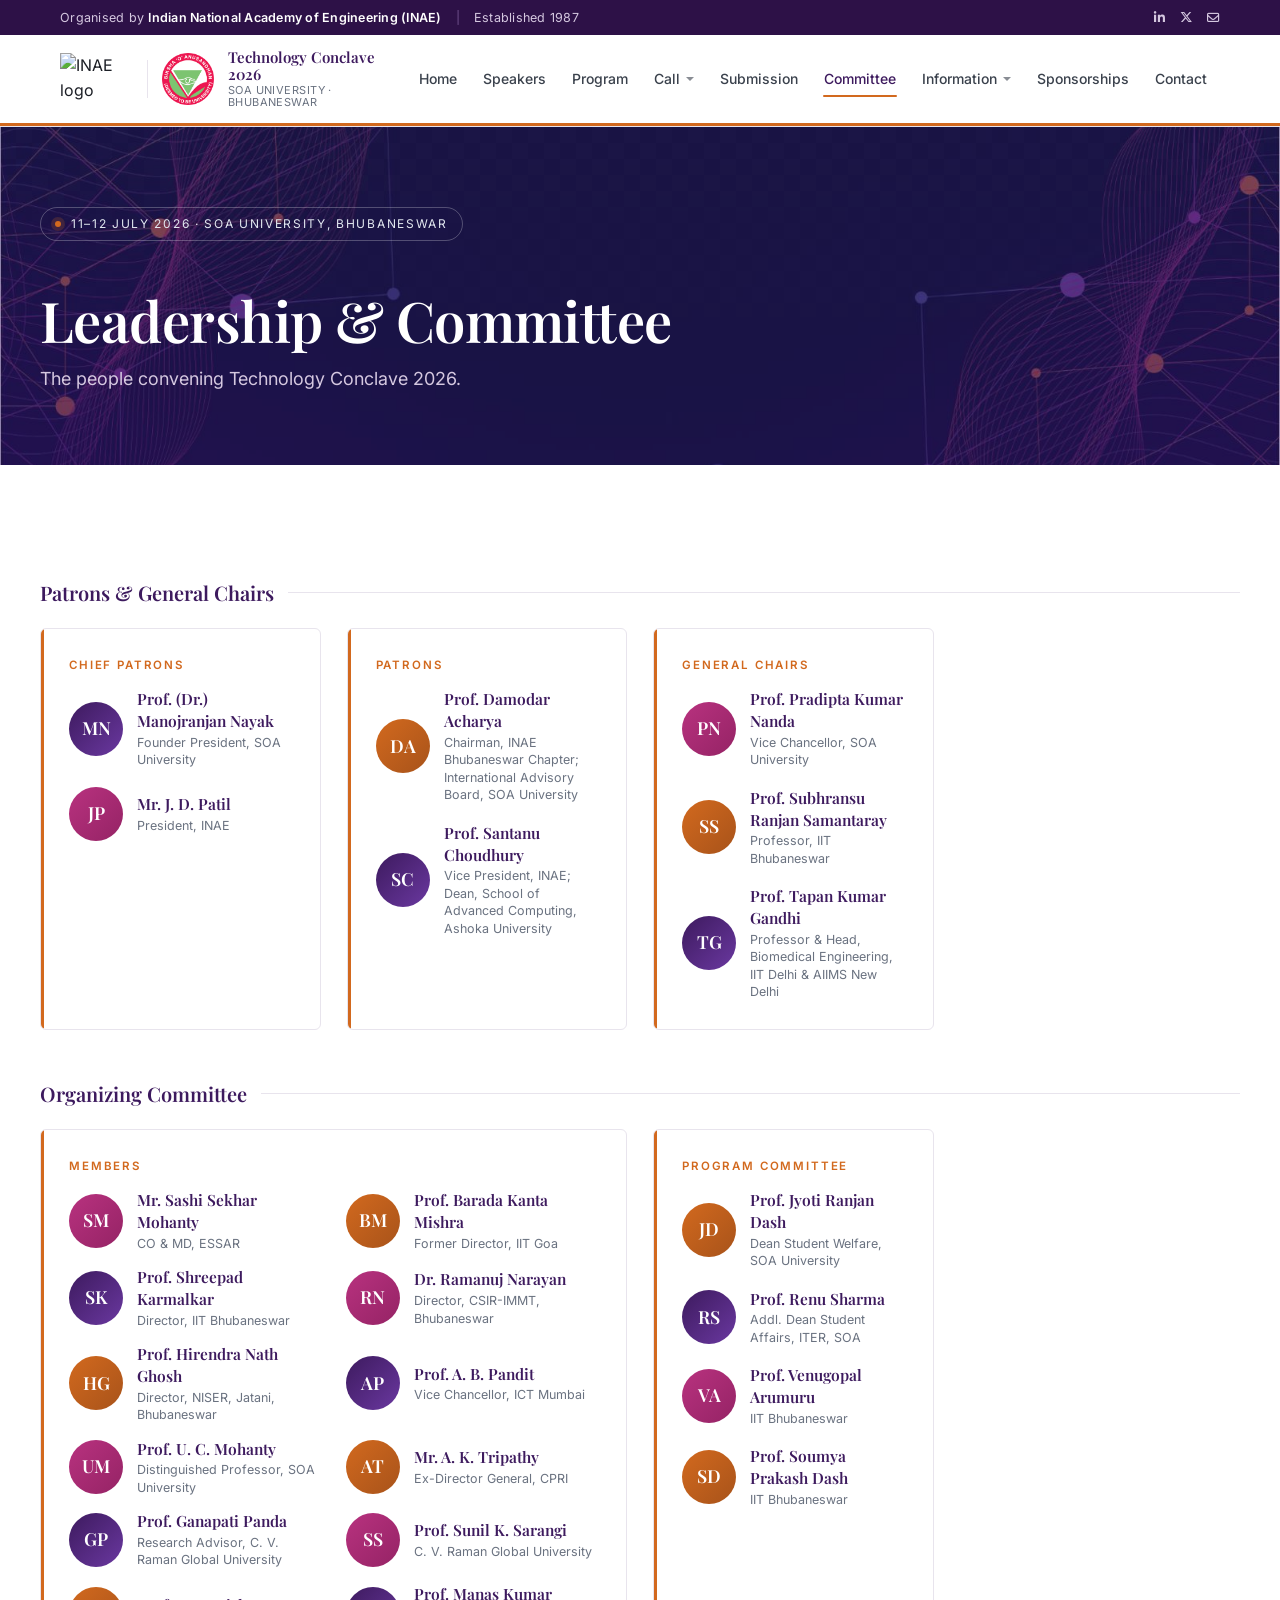
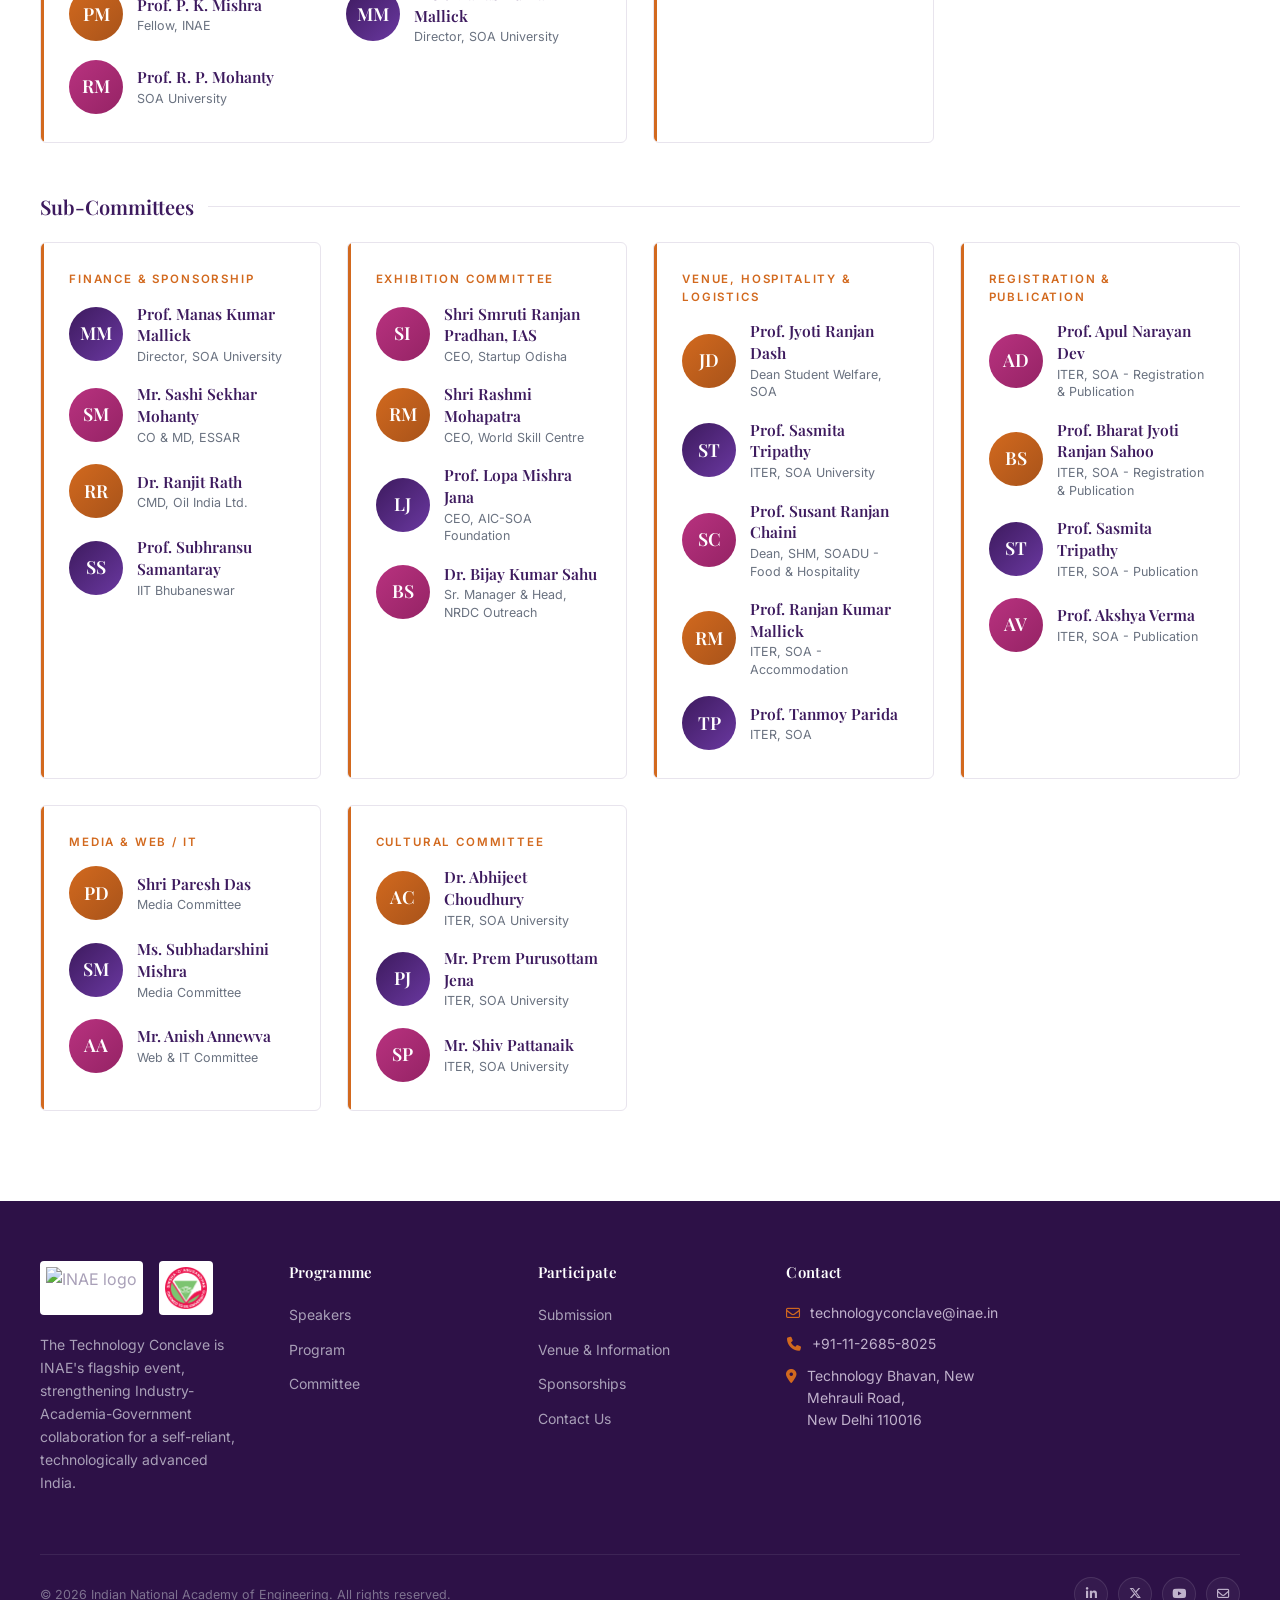
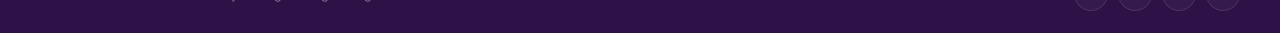
==== committee.html @ d9f9a5a3 "Migration" ====
<!doctype html>
<html lang="en">
<head>
<meta charset="utf-8" />
<meta name="viewport" content="width=device-width,initial-scale=1" />
<title>Committee - INAE Technology Conclave 2026</title>
<meta name="description" content="The 2nd INAE Technology Conclave, 11–12 July 2026, at SOA University, Bhubaneswar. Organised by the Indian National Academy of Engineering." />
<link rel="preconnect" href="https://fonts.googleapis.com" />
<link rel="preconnect" href="https://fonts.gstatic.com" crossorigin />
<link href="https://fonts.googleapis.com/css2?family=Inter:wght@400;500;600;700&family=Playfair+Display:wght@500;600;700&display=swap" rel="stylesheet" />
<link rel="stylesheet" href="https://cdnjs.cloudflare.com/ajax/libs/font-awesome/6.5.2/css/all.min.css" />
<link rel="stylesheet" href="styles.css" />
</head>
<body>
<!-- Utility bar -->
<div class="utility" role="complementary" aria-label="Site utility bar">
  <div class="utility-inner">
    <div class="utility-left">
      <span>Organised by <strong style="color:#fff;font-weight:600">Indian National Academy of Engineering (INAE)</strong></span>
      <span class="sep">|</span>
      <span>Established 1987</span>
    </div>
    <div class="utility-right" aria-label="Social links">
      <a href="https://www.linkedin.com/" aria-label="LinkedIn"><i class="fab fa-linkedin-in"></i></a>
      <a href="https://x.com/" aria-label="Twitter / X"><i class="fa-brands fa-x-twitter"></i></a>
      <a href="mailto:technologyconclave@inae.in" aria-label="Email"><i class="fa-regular fa-envelope"></i></a>
    </div>
  </div>
</div>
<!-- Sticky nav -->
<header class="nav" id="nav">
  <div class="nav-inner">
    <a class="brand" href="index.html" aria-label="INAE Technology Conclave 2026 home">
      <img src="assets/logos/inae.jpg" alt="INAE logo" />
      <span class="divider" aria-hidden="true"></span>
      <img src="assets/logos/soa.webp" alt="SOA University logo" />
      <div class="brand-text">
        <span class="b1">Technology Conclave 2026</span>
        <span class="b2">SOA University &middot; Bhubaneswar</span>
      </div>
    </a>
    <nav class="nav-links" aria-label="Primary">
      <a href="index.html">Home</a>
      <a href="speakers.html">Speakers</a>
      <a href="program.html">Program</a>
      <div class="has-dropdown">
        <a href="#" aria-haspopup="true">Call</a>
        <div class="nav-dropdown" role="menu">
          <a href="assets/calls/extended-abstracts.pdf" target="_blank" rel="noopener" role="menuitem"><i class="fa-regular fa-file-pdf"></i>Extended Abstracts</a>
          <a href="assets/calls/posters.pdf" target="_blank" rel="noopener" role="menuitem"><i class="fa-regular fa-file-pdf"></i>Posters</a>
          <a href="assets/calls/startup-display.pdf" target="_blank" rel="noopener" role="menuitem"><i class="fa-regular fa-file-pdf"></i>Startup Display</a>
        </div>
      </div>
      <a href="submission.html">Submission</a>
      <a href="committee.html" class="active">Committee</a>
      <div class="has-dropdown">
        <a href="information.html" aria-haspopup="true">Information</a>
        <div class="nav-dropdown" role="menu">
          <a href="information.html#venue" role="menuitem"><i class="fa-solid fa-location-dot"></i>Venue</a>
          <a href="information.html#accommodation" role="menuitem"><i class="fa-solid fa-hotel"></i>Accommodation</a>
          <a href="information.html#adda" role="menuitem"><i class="fa-solid fa-mug-saucer"></i>Adda</a>
        </div>
      </div>
      <a href="sponsorships.html">Sponsorships</a>
      <a href="contact.html">Contact</a>
    </nav>
    <button class="hamburger" aria-label="Open menu" aria-expanded="false" id="hamburger">
      <i class="fa-solid fa-bars"></i>
    </button>
  </div>
  <div class="accent-stripe" aria-hidden="true"></div>
  <div class="mobile-menu" id="mobileMenu" aria-label="Mobile navigation">
    <a href="index.html">Home</a>
    <a href="speakers.html">Speakers</a>
    <a href="program.html">Program</a>
    <div class="mm-group">
      <div class="mm-group-label">Call</div>
      <div class="mm-sub">
        <a href="assets/calls/extended-abstracts.pdf" target="_blank" rel="noopener">Extended Abstracts (PDF)</a>
        <a href="assets/calls/posters.pdf" target="_blank" rel="noopener">Posters (PDF)</a>
        <a href="assets/calls/startup-display.pdf" target="_blank" rel="noopener">Startup Display (PDF)</a>
      </div>
    </div>
    <a href="submission.html">Submission</a>
    <a href="committee.html">Committee</a>
    <div class="mm-group">
      <div class="mm-group-label">Information</div>
      <div class="mm-sub">
        <a href="information.html#venue">Venue</a>
        <a href="information.html#accommodation">Accommodation</a>
        <a href="information.html#adda">Adda</a>
      </div>
    </div>
    <a href="sponsorships.html">Sponsorships</a>
    <a href="contact.html">Contact Us</a>
  </div>
</header>
<section class="page-hero neural-hero">
  <div class="page-hero-bg" aria-hidden="true"></div>
  <div class="page-hero-pattern" aria-hidden="true"></div>
  <canvas class="neural-canvas" id="heroCanvas" aria-hidden="true"></canvas>
  <div class="page-hero-inner">
    <div class="hero-kicker">
      <span class="dot"></span>
      <span>11–12 July 2026 · SOA University, Bhubaneswar</span>
    </div>
    <h1>Leadership & Committee</h1>
    <p>The people convening Technology Conclave 2026.</p>
  </div>
</section><section id="committee" class="" >
  <div class="container">
    <div class="reveal">
      </div>

    <h3 class="comm-section-title reveal">Patrons &amp; General Chairs</h3>
    <div class="committee-grid">
      <div class="comm-card with-photos reveal">
        <div class="role-label">Chief Patrons</div>
        <ul>
          <li><div class="comm-photo"><!-- replace with: <img src="assets/committee/manojranjan-nayak.jpg" alt="Prof. (Dr.) Manojranjan Nayak" /> -->MN</div><div><span class="nm">Prof. (Dr.) Manojranjan Nayak</span><span class="ti">Founder President, SOA University</span></div></li>
          <li><div class="comm-photo" data-tint="pink"><!-- replace with: <img src="assets/committee/j-d-patil.jpg" alt="Mr. J. D. Patil" /> -->JP</div><div><span class="nm">Mr. J. D. Patil</span><span class="ti">President, INAE</span></div></li>
        </ul>
      </div>
      <div class="comm-card with-photos reveal">
        <div class="role-label">Patrons</div>
        <ul>
          <li><div class="comm-photo" data-tint="orange"><!-- replace with: <img src="assets/committee/damodar-acharya.jpg" alt="Prof. Damodar Acharya" /> -->DA</div><div><span class="nm">Prof. Damodar Acharya</span><span class="ti">Chairman, INAE Bhubaneswar Chapter; International Advisory Board, SOA University</span></div></li>
          <li><div class="comm-photo"><!-- replace with: <img src="assets/committee/santanu-choudhury.jpg" alt="Prof. Santanu Choudhury" /> -->SC</div><div><span class="nm">Prof. Santanu Choudhury</span><span class="ti">Vice President, INAE; Dean, School of Advanced Computing, Ashoka University</span></div></li>
        </ul>
      </div>
      <div class="comm-card with-photos reveal">
        <div class="role-label">General Chairs</div>
        <ul>
          <li><div class="comm-photo" data-tint="pink"><!-- replace with: <img src="assets/committee/pradipta-kumar-nanda.jpg" alt="Prof. Pradipta Kumar Nanda" /> -->PN</div><div><span class="nm">Prof. Pradipta Kumar Nanda</span><span class="ti">Vice Chancellor, SOA University</span></div></li>
          <li><div class="comm-photo" data-tint="orange"><!-- replace with: <img src="assets/committee/subhransu-ranjan-samantaray.jpg" alt="Prof. Subhransu Ranjan Samantaray" /> -->SS</div><div><span class="nm">Prof. Subhransu Ranjan Samantaray</span><span class="ti">Professor, IIT Bhubaneswar</span></div></li>
          <li><div class="comm-photo"><!-- replace with: <img src="assets/committee/tapan-kumar-gandhi.jpg" alt="Prof. Tapan Kumar Gandhi" /> -->TG</div><div><span class="nm">Prof. Tapan Kumar Gandhi</span><span class="ti">Professor &amp; Head, Biomedical Engineering, IIT Delhi &amp; AIIMS New Delhi</span></div></li>
        </ul>
      </div>
    </div>

    <h3 class="comm-section-title reveal">Organizing Committee</h3>
    <div class="committee-grid">
      <div class="comm-card with-photos span-2 reveal">
        <div class="role-label">Members</div>
        <ul style="display:grid;grid-template-columns:1fr 1fr;gap:14px 24px">
          <li><div class="comm-photo" data-tint="pink"><!-- replace with: <img src="assets/committee/sashi-sekhar-mohanty.jpg" alt="Mr. Sashi Sekhar Mohanty" /> -->SM</div><div><span class="nm">Mr. Sashi Sekhar Mohanty</span><span class="ti">CO &amp; MD, ESSAR</span></div></li>
          <li><div class="comm-photo" data-tint="orange"><!-- replace with: <img src="assets/committee/barada-kanta-mishra.jpg" alt="Prof. Barada Kanta Mishra" /> -->BM</div><div><span class="nm">Prof. Barada Kanta Mishra</span><span class="ti">Former Director, IIT Goa</span></div></li>
          <li><div class="comm-photo"><!-- replace with: <img src="assets/committee/shreepad-karmalkar.jpg" alt="Prof. Shreepad Karmalkar" /> -->SK</div><div><span class="nm">Prof. Shreepad Karmalkar</span><span class="ti">Director, IIT Bhubaneswar</span></div></li>
          <li><div class="comm-photo" data-tint="pink"><!-- replace with: <img src="assets/committee/ramanuj-narayan.jpg" alt="Dr. Ramanuj Narayan" /> -->RN</div><div><span class="nm">Dr. Ramanuj Narayan</span><span class="ti">Director, CSIR-IMMT, Bhubaneswar</span></div></li>
          <li><div class="comm-photo" data-tint="orange"><!-- replace with: <img src="assets/committee/hirendra-nath-ghosh.jpg" alt="Prof. Hirendra Nath Ghosh" /> -->HG</div><div><span class="nm">Prof. Hirendra Nath Ghosh</span><span class="ti">Director, NISER, Jatani, Bhubaneswar</span></div></li>
          <li><div class="comm-photo"><!-- replace with: <img src="assets/committee/a-b-pandit.jpg" alt="Prof. A. B. Pandit" /> -->AP</div><div><span class="nm">Prof. A. B. Pandit</span><span class="ti">Vice Chancellor, ICT Mumbai</span></div></li>
          <li><div class="comm-photo" data-tint="pink"><!-- replace with: <img src="assets/committee/u-c-mohanty.jpg" alt="Prof. U. C. Mohanty" /> -->UM</div><div><span class="nm">Prof. U. C. Mohanty</span><span class="ti">Distinguished Professor, SOA University</span></div></li>
          <li><div class="comm-photo" data-tint="orange"><!-- replace with: <img src="assets/committee/a-k-tripathy.jpg" alt="Mr. A. K. Tripathy" /> -->AT</div><div><span class="nm">Mr. A. K. Tripathy</span><span class="ti">Ex-Director General, CPRI</span></div></li>
          <li><div class="comm-photo"><!-- replace with: <img src="assets/committee/ganapati-panda.jpg" alt="Prof. Ganapati Panda" /> -->GP</div><div><span class="nm">Prof. Ganapati Panda</span><span class="ti">Research Advisor, C. V. Raman Global University</span></div></li>
          <li><div class="comm-photo" data-tint="pink"><!-- replace with: <img src="assets/committee/sunil-k-sarangi.jpg" alt="Prof. Sunil K. Sarangi" /> -->SS</div><div><span class="nm">Prof. Sunil K. Sarangi</span><span class="ti">C. V. Raman Global University</span></div></li>
          <li><div class="comm-photo" data-tint="orange"><!-- replace with: <img src="assets/committee/p-k-mishra.jpg" alt="Prof. P. K. Mishra" /> -->PM</div><div><span class="nm">Prof. P. K. Mishra</span><span class="ti">Fellow, INAE</span></div></li>
          <li><div class="comm-photo"><!-- replace with: <img src="assets/committee/manas-kumar-mallick.jpg" alt="Prof. Manas Kumar Mallick" /> -->MM</div><div><span class="nm">Prof. Manas Kumar Mallick</span><span class="ti">Director, SOA University</span></div></li>
          <li><div class="comm-photo" data-tint="pink"><!-- replace with: <img src="assets/committee/r-p-mohanty.jpg" alt="Prof. R. P. Mohanty" /> -->RM</div><div><span class="nm">Prof. R. P. Mohanty</span><span class="ti">SOA University</span></div></li>
        </ul>
      </div>
      <div class="comm-card with-photos reveal">
        <div class="role-label">Program Committee</div>
        <ul>
          <li><div class="comm-photo" data-tint="orange"><!-- replace with: <img src="assets/committee/jyoti-ranjan-dash.jpg" alt="Prof. Jyoti Ranjan Dash" /> -->JD</div><div><span class="nm">Prof. Jyoti Ranjan Dash</span><span class="ti">Dean Student Welfare, SOA University</span></div></li>
          <li><div class="comm-photo"><!-- replace with: <img src="assets/committee/renu-sharma.jpg" alt="Prof. Renu Sharma" /> -->RS</div><div><span class="nm">Prof. Renu Sharma</span><span class="ti">Addl. Dean Student Affairs, ITER, SOA</span></div></li>
          <li><div class="comm-photo" data-tint="pink"><!-- replace with: <img src="assets/committee/venugopal-arumuru.jpg" alt="Prof. Venugopal Arumuru" /> -->VA</div><div><span class="nm">Prof. Venugopal Arumuru</span><span class="ti">IIT Bhubaneswar</span></div></li>
          <li><div class="comm-photo" data-tint="orange"><!-- replace with: <img src="assets/committee/soumya-prakash-dash.jpg" alt="Prof. Soumya Prakash Dash" /> -->SD</div><div><span class="nm">Prof. Soumya Prakash Dash</span><span class="ti">IIT Bhubaneswar</span></div></li>
        </ul>
      </div>
    </div>

    <h3 class="comm-section-title reveal">Sub-Committees</h3>
    <div class="committee-grid">
      <div class="comm-card with-photos reveal">
        <div class="role-label">Finance &amp; Sponsorship</div>
        <ul>
          <li><div class="comm-photo"><!-- replace with: <img src="assets/committee/manas-kumar-mallick.jpg" alt="Prof. Manas Kumar Mallick" /> -->MM</div><div><span class="nm">Prof. Manas Kumar Mallick</span><span class="ti">Director, SOA University</span></div></li>
          <li><div class="comm-photo" data-tint="pink"><!-- replace with: <img src="assets/committee/sashi-sekhar-mohanty.jpg" alt="Mr. Sashi Sekhar Mohanty" /> -->SM</div><div><span class="nm">Mr. Sashi Sekhar Mohanty</span><span class="ti">CO &amp; MD, ESSAR</span></div></li>
          <li><div class="comm-photo" data-tint="orange"><!-- replace with: <img src="assets/committee/ranjit-rath.jpg" alt="Dr. Ranjit Rath" /> -->RR</div><div><span class="nm">Dr. Ranjit Rath</span><span class="ti">CMD, Oil India Ltd.</span></div></li>
          <li><div class="comm-photo"><!-- replace with: <img src="assets/committee/subhransu-samantaray.jpg" alt="Prof. Subhransu Samantaray" /> -->SS</div><div><span class="nm">Prof. Subhransu Samantaray</span><span class="ti">IIT Bhubaneswar</span></div></li>
        </ul>
      </div>
      <div class="comm-card with-photos reveal">
        <div class="role-label">Exhibition Committee</div>
        <ul>
          <li><div class="comm-photo" data-tint="pink"><!-- replace with: <img src="assets/committee/smruti-ranjan-pradhan-ias.jpg" alt="Shri Smruti Ranjan Pradhan, IAS" /> -->SI</div><div><span class="nm">Shri Smruti Ranjan Pradhan, IAS</span><span class="ti">CEO, Startup Odisha</span></div></li>
          <li><div class="comm-photo" data-tint="orange"><!-- replace with: <img src="assets/committee/rashmi-mohapatra.jpg" alt="Shri Rashmi Mohapatra" /> -->RM</div><div><span class="nm">Shri Rashmi Mohapatra</span><span class="ti">CEO, World Skill Centre</span></div></li>
          <li><div class="comm-photo"><!-- replace with: <img src="assets/committee/lopa-mishra-jana.jpg" alt="Prof. Lopa Mishra Jana" /> -->LJ</div><div><span class="nm">Prof. Lopa Mishra Jana</span><span class="ti">CEO, AIC-SOA Foundation</span></div></li>
          <li><div class="comm-photo" data-tint="pink"><!-- replace with: <img src="assets/committee/bijay-kumar-sahu.jpg" alt="Dr. Bijay Kumar Sahu" /> -->BS</div><div><span class="nm">Dr. Bijay Kumar Sahu</span><span class="ti">Sr. Manager &amp; Head, NRDC Outreach</span></div></li>
        </ul>
      </div>
      <div class="comm-card with-photos reveal">
        <div class="role-label">Venue, Hospitality &amp; Logistics</div>
        <ul>
          <li><div class="comm-photo" data-tint="orange"><!-- replace with: <img src="assets/committee/jyoti-ranjan-dash.jpg" alt="Prof. Jyoti Ranjan Dash" /> -->JD</div><div><span class="nm">Prof. Jyoti Ranjan Dash</span><span class="ti">Dean Student Welfare, SOA</span></div></li>
          <li><div class="comm-photo"><!-- replace with: <img src="assets/committee/sasmita-tripathy.jpg" alt="Prof. Sasmita Tripathy" /> -->ST</div><div><span class="nm">Prof. Sasmita Tripathy</span><span class="ti">ITER, SOA University</span></div></li>
          <li><div class="comm-photo" data-tint="pink"><!-- replace with: <img src="assets/committee/susant-ranjan-chaini.jpg" alt="Prof. Susant Ranjan Chaini" /> -->SC</div><div><span class="nm">Prof. Susant Ranjan Chaini</span><span class="ti">Dean, SHM, SOADU - Food &amp; Hospitality</span></div></li>
          <li><div class="comm-photo" data-tint="orange"><!-- replace with: <img src="assets/committee/ranjan-kumar-mallick.jpg" alt="Prof. Ranjan Kumar Mallick" /> -->RM</div><div><span class="nm">Prof. Ranjan Kumar Mallick</span><span class="ti">ITER, SOA - Accommodation</span></div></li>
          <li><div class="comm-photo"><!-- replace with: <img src="assets/committee/tanmoy-parida.jpg" alt="Prof. Tanmoy Parida" /> -->TP</div><div><span class="nm">Prof. Tanmoy Parida</span><span class="ti">ITER, SOA</span></div></li>
        </ul>
      </div>
      <div class="comm-card with-photos reveal">
        <div class="role-label">Registration &amp; Publication</div>
        <ul>
          <li><div class="comm-photo" data-tint="pink"><!-- replace with: <img src="assets/committee/apul-narayan-dev.jpg" alt="Prof. Apul Narayan Dev" /> -->AD</div><div><span class="nm">Prof. Apul Narayan Dev</span><span class="ti">ITER, SOA - Registration &amp; Publication</span></div></li>
          <li><div class="comm-photo" data-tint="orange"><!-- replace with: <img src="assets/committee/bharat-jyoti-ranjan-sahoo.jpg" alt="Prof. Bharat Jyoti Ranjan Sahoo" /> -->BS</div><div><span class="nm">Prof. Bharat Jyoti Ranjan Sahoo</span><span class="ti">ITER, SOA - Registration &amp; Publication</span></div></li>
          <li><div class="comm-photo"><!-- replace with: <img src="assets/committee/sasmita-tripathy.jpg" alt="Prof. Sasmita Tripathy" /> -->ST</div><div><span class="nm">Prof. Sasmita Tripathy</span><span class="ti">ITER, SOA - Publication</span></div></li>
          <li><div class="comm-photo" data-tint="pink"><!-- replace with: <img src="assets/committee/akshya-verma.jpg" alt="Prof. Akshya Verma" /> -->AV</div><div><span class="nm">Prof. Akshya Verma</span><span class="ti">ITER, SOA - Publication</span></div></li>
        </ul>
      </div>
      <div class="comm-card with-photos reveal">
        <div class="role-label">Media &amp; Web / IT</div>
        <ul>
          <li><div class="comm-photo" data-tint="orange"><!-- replace with: <img src="assets/committee/paresh-das.jpg" alt="Shri Paresh Das" /> -->PD</div><div><span class="nm">Shri Paresh Das</span><span class="ti">Media Committee</span></div></li>
          <li><div class="comm-photo"><!-- replace with: <img src="assets/committee/subhadarshini-mishra.jpg" alt="Ms. Subhadarshini Mishra" /> -->SM</div><div><span class="nm">Ms. Subhadarshini Mishra</span><span class="ti">Media Committee</span></div></li>
          <li><div class="comm-photo" data-tint="pink"><!-- replace with: <img src="assets/committee/anish-annewva.jpg" alt="Mr. Anish Annewva" /> -->AA</div><div><span class="nm">Mr. Anish Annewva</span><span class="ti">Web &amp; IT Committee</span></div></li>
        </ul>
      </div>
      <div class="comm-card with-photos reveal">
        <div class="role-label">Cultural Committee</div>
        <ul>
          <li><div class="comm-photo" data-tint="orange"><!-- replace with: <img src="assets/committee/abhijeet-choudhury.jpg" alt="Dr. Abhijeet Choudhury" /> -->AC</div><div><span class="nm">Dr. Abhijeet Choudhury</span><span class="ti">ITER, SOA University</span></div></li>
          <li><div class="comm-photo"><!-- replace with: <img src="assets/committee/prem-purusottam-jena.jpg" alt="Mr. Prem Purusottam Jena" /> -->PJ</div><div><span class="nm">Mr. Prem Purusottam Jena</span><span class="ti">ITER, SOA University</span></div></li>
          <li><div class="comm-photo" data-tint="pink"><!-- replace with: <img src="assets/committee/shiv-pattanaik.jpg" alt="Mr. Shiv Pattanaik" /> -->SP</div><div><span class="nm">Mr. Shiv Pattanaik</span><span class="ti">ITER, SOA University</span></div></li>
        </ul>
      </div>
    </div>
  </div>
</section>
<!-- Footer -->
<footer>
  <div class="foot-inner">
    <div class="foot-col">
      <div class="foot-brand">
        <img src="assets/logos/inae.jpg" alt="INAE logo" />
        <img src="assets/logos/soa.webp" alt="SOA University logo" />
      </div>
      <p>The Technology Conclave is INAE's flagship event, strengthening Industry-Academia-Government collaboration for a self-reliant, technologically advanced India.</p>
    </div>
    <div class="foot-col">
      <h5>Programme</h5>
      <ul>
        <li><a href="speakers.html">Speakers</a></li>
        <li><a href="program.html">Program</a></li>
        <li><a href="committee.html">Committee</a></li>
      </ul>
    </div>
    <div class="foot-col">
      <h5>Participate</h5>
      <ul>
        <li><a href="submission.html">Submission</a></li>
        <li><a href="information.html">Venue &amp; Information</a></li>
        <li><a href="sponsorships.html">Sponsorships</a></li>
        <li><a href="contact.html">Contact Us</a></li>
      </ul>
    </div>
    <div class="foot-col">
      <h5>Contact</h5>
      <ul class="foot-contact">
        <li><i class="fa-regular fa-envelope"></i><span>technologyconclave@inae.in</span></li>
        <li><i class="fa-solid fa-phone"></i><span>+91-11-2685-8025</span></li>
        <li><i class="fa-solid fa-location-dot"></i><span>Technology Bhavan, New Mehrauli Road,<br/>New Delhi 110016</span></li>
      </ul>
    </div>
  </div>
  <div class="foot-bottom">
    <div>&copy; 2026 Indian National Academy of Engineering. All rights reserved.</div>
    <div class="socials" aria-label="Social media">
      <a href="https://www.linkedin.com/" aria-label="LinkedIn"><i class="fab fa-linkedin-in"></i></a>
      <a href="https://x.com/" aria-label="Twitter / X"><i class="fa-brands fa-x-twitter"></i></a>
      <a href="https://www.youtube.com/" aria-label="YouTube"><i class="fa-brands fa-youtube"></i></a>
      <a href="mailto:technologyconclave@inae.in" aria-label="Email"><i class="fa-regular fa-envelope"></i></a>
    </div>
  </div>
</footer>
<script src="script.js"></script>
</body>
</html>
---- styles.css ----
/* ---------- TOKENS (Purple / Pink / Orange palette) ---------- */
:root{
  /* Dark purple as primary (was --navy) */
  --navy:#3D1A5E;
  --navy-2:#4E2376;
  --navy-3:#6A38A0;
  /* Dark orange as accent (was --saffron) */
  --saffron:#D2691E;
  --saffron-2:#A8531A;
  /* Dark pink as secondary accent */
  --pink:#B8327F;
  --pink-2:#952365;
  --ink:#1C1F26;
  --ink-2:#3A414C;
  --muted:#6A7280;
  --rule:#E8E4ED;
  --paper:#FFFFFF;
  --cream:#FBF6F1;
  --grey:#F5F2F7;
  --maxw:1240px;
  --pad-x:clamp(16px, 4vw, 40px);
  --serif:'Playfair Display', Georgia, serif;
  --sans:'Inter', system-ui, -apple-system, sans-serif;
}
*{box-sizing:border-box}
html{scroll-behavior:smooth; scroll-padding-top:120px}
body{margin:0;font-family:var(--sans);color:var(--ink);background:#fff;line-height:1.55;font-size:16px;-webkit-font-smoothing:antialiased}
img{max-width:100%;display:block}
a{color:inherit;text-decoration:none}

/* ---------- TOP UTILITY BAR ---------- */
.utility{background:#2D1147;color:#D5C8E0;font-size:12.5px;letter-spacing:.02em}
.utility-inner{max-width:var(--maxw);margin:0 auto;padding:8px var(--pad-x);display:flex;align-items:center;justify-content:space-between;gap:16px;flex-wrap:wrap}
.utility-left{display:flex;align-items:center;gap:14px;flex-wrap:wrap}
.utility-left .sep{color:#6E4F8A}
.utility-right{display:flex;align-items:center;gap:14px}
.utility-right a{color:#D5C8E0;transition:color .2s}
.utility-right a:hover{color:var(--saffron)}

/* ---------- STICKY NAVBAR ---------- */
.nav{position:sticky;top:0;z-index:50;background:#fff;border-bottom:1px solid var(--rule);transition:box-shadow .25s}
.nav.scrolled{box-shadow:0 8px 24px -16px rgba(61,26,94,.25)}
.nav-inner{max-width:var(--maxw);margin:0 auto;padding:14px var(--pad-x);display:flex;align-items:center;gap:20px}
.brand{display:flex;align-items:center;gap:14px;min-width:0}
.brand img{height:48px;width:auto;object-fit:contain}
.brand .divider{width:1px;height:38px;background:var(--rule)}
.brand-text{display:flex;flex-direction:column;line-height:1.1}
.brand-text .b1{font-family:var(--serif);font-weight:600;color:var(--navy);font-size:15px}
.brand-text .b2{font-size:11px;color:var(--muted);letter-spacing:.04em;text-transform:uppercase;margin-top:2px}
.nav-links{margin-left:auto;display:flex;align-items:center;gap:4px}
.nav-links a{padding:10px 12px;font-size:13.5px;font-weight:500;color:var(--ink-2);border-radius:6px;position:relative;transition:color .2s}
.nav-links a:hover{color:var(--navy)}
.nav-links a.active{color:var(--navy)}
.nav-links a.active::after{content:"";position:absolute;left:12px;right:12px;bottom:4px;height:2px;background:var(--saffron);border-radius:2px}
.nav-cta{display:inline-flex;align-items:center;gap:8px;padding:10px 18px;background:var(--saffron);color:#fff !important;font-weight:600;border-radius:4px;font-size:13.5px;transition:background .2s}
.nav-cta:hover{background:var(--saffron-2)}
.hamburger{display:none;background:none;border:0;font-size:22px;color:var(--navy);cursor:pointer;padding:8px;margin-left:auto}
.accent-stripe{height:3px;background:var(--saffron)}

/* mobile nav */
.mobile-menu{display:none;border-top:1px solid var(--rule);background:#fff}
.mobile-menu a{display:block;padding:14px var(--pad-x);font-size:14px;border-bottom:1px solid var(--rule);color:var(--ink)}
.mobile-menu a:last-child{border-bottom:0}

/* ---------- HERO ---------- */
.hero{position:relative;background:var(--navy);color:#fff;overflow:hidden;padding:80px var(--pad-x) 72px}
.hero-bg{position:absolute;inset:0;opacity:.6;
  background:
    radial-gradient(ellipse at 80% 10%, rgba(210,105,30,.28), transparent 55%),
    radial-gradient(ellipse at 10% 90%, rgba(184,50,127,.65), transparent 60%),
    linear-gradient(135deg, #3D1A5E 0%, #4E2376 50%, #6A38A0 100%);
}
.hero-pattern{position:absolute;inset:0;opacity:.18;
  background-image:
    linear-gradient(45deg, rgba(255,255,255,.08) 25%, transparent 25%),
    linear-gradient(-45deg, rgba(255,255,255,.08) 25%, transparent 25%),
    linear-gradient(45deg, transparent 75%, rgba(255,255,255,.08) 75%),
    linear-gradient(-45deg, transparent 75%, rgba(255,255,255,.08) 75%);
  background-size:36px 36px;
  background-position:0 0, 0 18px, 18px -18px, -18px 0;
  -webkit-mask-image: radial-gradient(ellipse at center, black 30%, transparent 75%);
          mask-image: radial-gradient(ellipse at center, black 30%, transparent 75%);
}
.hero-inner{position:relative;max-width:var(--maxw);margin:0 auto;text-align:center}
.hero-kicker{display:inline-flex;align-items:center;gap:10px;padding:7px 14px;border:1px solid rgba(255,255,255,.25);border-radius:999px;font-size:12px;letter-spacing:.14em;text-transform:uppercase;color:#E2E8F0;margin-bottom:28px}
.hero-kicker .dot{width:6px;height:6px;border-radius:50%;background:var(--saffron);box-shadow:0 0 0 4px rgba(210,105,30,.2)}
.hero h1{font-family:var(--serif);font-weight:600;font-size:clamp(36px, 6vw, 72px);line-height:1.05;margin:0 0 18px;letter-spacing:-.01em}
.hero h1 .accent{color:#E89B45}
.hero .tagline{font-size:clamp(15px, 1.8vw, 19px);max-width:760px;margin:0 auto 12px;color:#D5C8E0;font-weight:400}
.hero .meta{display:flex;align-items:center;justify-content:center;flex-wrap:wrap;gap:8px 22px;color:#E5DCEC;font-size:15px;margin-top:18px}
.hero .meta i{color:var(--saffron);margin-right:8px}
.hero .meta .sep{width:1px;height:14px;background:rgba(255,255,255,.3);display:inline-block}

.countdown{display:flex;justify-content:center;gap:14px;margin:36px auto 36px;flex-wrap:wrap}
.cd-box{background:rgba(255,255,255,.06);border:1px solid rgba(255,255,255,.14);backdrop-filter:blur(8px);border-radius:8px;padding:16px 22px;min-width:96px;text-align:center;position:relative;overflow:hidden}
.cd-box::before{content:"";position:absolute;top:0;left:0;right:0;height:3px;background:var(--saffron)}
.cd-num{font-family:var(--serif);font-weight:600;font-size:40px;line-height:1;color:#fff;font-variant-numeric:tabular-nums}
.cd-label{font-size:11px;letter-spacing:.18em;text-transform:uppercase;color:#C0B2CC;margin-top:8px}
.cd-zero .cd-num{color:#E89B45}

.cta-row{display:flex;justify-content:center;gap:14px;flex-wrap:wrap;margin-top:8px}
.btn{display:inline-flex;align-items:center;gap:10px;padding:14px 26px;font-weight:600;font-size:15px;border-radius:4px;border:1px solid transparent;cursor:pointer;transition:all .2s;font-family:var(--sans)}
.btn-primary{background:var(--saffron);color:#fff;border-color:var(--saffron)}
.btn-primary:hover{background:var(--saffron-2);border-color:var(--saffron-2);transform:translateY(-1px)}
.btn-ghost{background:transparent;color:#fff;border-color:rgba(255,255,255,.4)}
.btn-ghost:hover{background:rgba(255,255,255,.08);border-color:#fff}
.btn-dark{background:var(--navy);color:#fff;border-color:var(--navy)}
.btn-dark:hover{background:var(--navy-2);border-color:var(--navy-2)}

/* host logos under hero */
.host-strip{background:#fff;border-bottom:1px solid var(--rule);padding:22px var(--pad-x)}
.host-strip-inner{max-width:var(--maxw);margin:0 auto;display:flex;align-items:center;justify-content:center;flex-wrap:wrap;gap:8px 36px;font-size:12px;color:var(--muted)}
.host-strip-inner .label{font-weight:600;letter-spacing:.12em;text-transform:uppercase;color:var(--navy)}
.host-logos{display:flex;align-items:center;flex-wrap:wrap;gap:28px}
.host-logos img{height:38px;width:auto;object-fit:contain;filter:none;transition:transform .2s}
.host-logos .ieee-logo{height:24px}

/* ---------- SECTIONS ---------- */
section{padding:88px var(--pad-x)}
section.alt{background:var(--cream)}
section.dark{background:var(--navy);color:#fff}
.container{max-width:var(--maxw);margin:0 auto}
.eyebrow{display:inline-flex;align-items:center;gap:10px;font-size:12px;letter-spacing:.18em;text-transform:uppercase;color:var(--saffron);font-weight:600;margin-bottom:14px}
.eyebrow .bar{width:28px;height:2px;background:var(--saffron)}
.h2{font-family:var(--serif);font-weight:600;font-size:clamp(28px, 4vw, 44px);line-height:1.15;color:var(--navy);margin:0 0 16px;letter-spacing:-.01em}
.dark .h2{color:#fff}
.dark .eyebrow{color:#E89B45}
.dark .eyebrow .bar{background:#E89B45}
.section-lead{font-size:17px;color:var(--ink-2);max-width:720px;margin:0 0 48px;text-wrap:pretty}
.dark .section-lead{color:#C8BBD4}

/* ---------- ABOUT ---------- */
.about-grid{display:grid;grid-template-columns:1.3fr 1fr;gap:56px;align-items:start}
.about-text p{color:var(--ink-2);margin:0 0 16px;text-wrap:pretty}
.about-text p:first-child{font-size:18px;color:var(--ink)}
.about-text strong{color:var(--navy)}
.past-callout{margin-top:28px;border-left:3px solid var(--saffron);padding:14px 18px;background:#fff;border-radius:0 6px 6px 0;display:flex;gap:14px;align-items:center}
.past-callout img{width:88px;height:62px;object-fit:cover;border-radius:4px;flex-shrink:0}
.past-callout .pc-text{font-size:13.5px;color:var(--ink-2)}
.past-callout .pc-text b{display:block;color:var(--navy);font-size:14px;margin-bottom:2px;font-family:var(--serif);font-weight:600}

.stats{display:grid;grid-template-columns:1fr 1fr;gap:1px;background:var(--rule);border:1px solid var(--rule);border-radius:8px;overflow:hidden}
.stat{background:#fff;padding:28px 22px;text-align:center}
.stat .n{font-family:var(--serif);font-weight:600;font-size:46px;line-height:1;color:var(--navy);letter-spacing:-.01em}
.stat .n .plus{color:var(--saffron)}
.stat .l{font-size:12.5px;letter-spacing:.1em;text-transform:uppercase;color:var(--muted);margin-top:10px;font-weight:500}

/* ---------- THEMES ---------- */
.themes-grid{display:grid;grid-template-columns:repeat(2, 1fr);gap:24px}
.theme-card{background:#fff;border:1px solid var(--rule);border-top:3px solid var(--navy);padding:32px 28px;border-radius:0 0 6px 6px;transition:transform .25s, box-shadow .25s, border-top-color .25s;position:relative}
.theme-card:hover{transform:translateY(-4px);box-shadow:0 20px 40px -24px rgba(61,26,94,.25);border-top-color:var(--saffron)}
.theme-icon{width:48px;height:48px;border-radius:6px;background:rgba(184,50,127,.1);color:var(--saffron);display:flex;align-items:center;justify-content:center;font-size:22px;margin-bottom:18px}
.theme-card h3{font-family:var(--serif);font-weight:600;color:var(--navy);font-size:22px;margin:0 0 10px}
.theme-card p{color:var(--ink-2);margin:0;font-size:14.5px}
.theme-num{position:absolute;top:24px;right:28px;font-family:var(--serif);color:rgba(61,26,94,.1);font-size:48px;font-weight:600;line-height:1}

/* ---------- SPEAKERS ---------- */
.speakers-grid{display:grid;grid-template-columns:repeat(3, 1fr);gap:24px}
.speaker-card{background:#fff;border:1px solid var(--rule);border-radius:6px;padding:28px 22px;text-align:center;transition:transform .25s, box-shadow .25s}
.speaker-card:hover{transform:translateY(-3px);box-shadow:0 18px 36px -22px rgba(61,26,94,.22)}
.avatar{width:110px;height:110px;margin:0 auto 18px;border-radius:50%;background:linear-gradient(135deg, var(--navy), var(--navy-3));color:#fff;display:flex;align-items:center;justify-content:center;font-family:var(--serif);font-weight:600;font-size:34px;position:relative;letter-spacing:.02em}
.avatar::after{content:"";position:absolute;inset:-5px;border:1px solid var(--rule);border-radius:50%}
.speaker-card h4{font-family:var(--serif);font-weight:600;font-size:18px;color:var(--navy);margin:0 0 4px;line-height:1.3}
.speaker-card .role{font-size:13.5px;color:var(--saffron);font-weight:600;margin:0 0 6px}
.speaker-card .inst{font-size:13px;color:var(--muted);margin:0;line-height:1.45}
.more-speakers{text-align:center;margin-top:34px;color:var(--muted);font-size:14px;font-style:italic}
.more-speakers i{color:var(--saffron);margin-right:8px}

/* ---------- DATES TIMELINE ---------- */
.timeline{position:relative;max-width:780px;margin:0 auto;padding-left:8px}
.timeline::before{content:"";position:absolute;left:74px;top:8px;bottom:8px;width:2px;background:var(--rule)}
.tl-item{display:grid;grid-template-columns:140px 1fr;gap:24px;align-items:flex-start;padding:14px 0;position:relative}
.tl-date{background:var(--saffron);color:#fff;text-align:center;border-radius:4px;padding:10px 8px;line-height:1.2;font-weight:600;box-shadow:0 4px 12px -6px rgba(210,105,30,.5)}
.tl-date .d{font-family:var(--serif);font-size:22px;display:block}
.tl-date .m{font-size:11px;letter-spacing:.12em;text-transform:uppercase;font-weight:500;opacity:.95;margin-top:2px;display:block}
.tl-body{padding-top:6px;padding-left:18px;border-left:0;position:relative}
.tl-body::before{content:"";position:absolute;left:-6px;top:14px;width:12px;height:12px;border-radius:50%;background:#fff;border:3px solid var(--saffron)}
.tl-body h4{margin:0 0 4px;font-size:16px;color:var(--navy);font-weight:600}
.tl-body p{margin:0;font-size:13.5px;color:var(--muted)}
.tl-final .tl-date{background:var(--navy)}
.tl-final .tl-body::before{border-color:var(--navy)}

/* ---------- PROGRAM ---------- */
.day-tabs{display:flex;gap:0;border-bottom:1px solid var(--rule);margin-bottom:32px}
.day-tab{background:none;border:0;padding:16px 24px;font-family:var(--sans);font-size:15px;color:var(--muted);font-weight:500;cursor:pointer;border-bottom:2px solid transparent;margin-bottom:-1px;transition:all .2s}
.day-tab:hover{color:var(--navy)}
.day-tab.active{color:var(--navy);border-bottom-color:var(--saffron);font-weight:600}
.day-tab .dt-sub{display:block;font-size:11.5px;color:var(--muted);font-weight:500;letter-spacing:.06em;text-transform:uppercase;margin-top:3px}
.day-tab.active .dt-sub{color:var(--saffron)}

.schedule{display:flex;flex-direction:column;gap:1px;background:var(--rule);border:1px solid var(--rule);border-radius:6px;overflow:hidden}
.sch-row{background:#fff;display:grid;grid-template-columns:160px 1fr auto;gap:24px;padding:18px 24px;align-items:center;transition:background .15s}
.sch-row:hover{background:var(--cream)}
.sch-time{font-family:var(--serif);font-weight:600;color:var(--navy);font-size:15.5px;font-variant-numeric:tabular-nums}
.sch-body h5{margin:0 0 4px;font-size:15.5px;color:var(--ink);font-weight:600}
.sch-body p{margin:0;font-size:13.5px;color:var(--muted)}
.sch-tag{display:inline-flex;align-items:center;font-size:11px;letter-spacing:.1em;text-transform:uppercase;font-weight:600;padding:5px 10px;border-radius:3px;white-space:nowrap}
.sch-tag.plenary{background:rgba(184,50,127,.12);color:var(--saffron-2)}
.sch-tag.session{background:rgba(61,26,94,.1);color:var(--navy)}
.sch-tag.break{background:rgba(106,114,128,.12);color:var(--muted)}
.sch-tag.special{background:rgba(106,56,160,.12);color:var(--navy-3)}
.sch-row.break-row{background:#FAFAFB}

/* ---------- VENUE ---------- */
.venue-grid{display:grid;grid-template-columns:1.25fr 1fr;gap:40px;align-items:start}
.venue-media{border-radius:8px;overflow:hidden;border:1px solid var(--rule);background:#000;aspect-ratio:5/4}
.venue-media iframe{width:100%;height:100%;border:0;display:block}
.venue-info h3{font-family:var(--serif);font-weight:600;font-size:24px;color:var(--navy);margin:0 0 8px}
.venue-info .addr{color:var(--ink-2);font-size:14.5px;line-height:1.6;margin:0 0 22px}
.venue-list{list-style:none;padding:0;margin:0 0 24px;display:flex;flex-direction:column;gap:12px}
.venue-list li{display:flex;align-items:flex-start;gap:12px;font-size:14px;color:var(--ink-2)}
.venue-list i{color:var(--saffron);font-size:14px;margin-top:3px;width:18px;text-align:center}
.venue-list b{color:var(--navy);font-weight:600}
.venue-photo{margin-top:20px;border-radius:6px;overflow:hidden;border:1px solid var(--rule)}
.venue-photo img{width:100%;height:160px;object-fit:cover}

/* ---------- COMMITTEE ---------- */
.committee-grid{display:grid;grid-template-columns:repeat(3, 1fr);gap:24px}
.comm-card{background:#fff;border:1px solid var(--rule);border-radius:6px;padding:24px;position:relative;overflow:hidden}
.comm-card::before{content:"";position:absolute;left:0;top:0;bottom:0;width:3px;background:var(--saffron)}
.comm-card .role-label{font-size:11.5px;letter-spacing:.16em;text-transform:uppercase;color:var(--saffron);font-weight:600;margin-bottom:14px}
.comm-card ul{list-style:none;padding:0;margin:0;display:flex;flex-direction:column;gap:14px}
.comm-card li{font-size:14px;line-height:1.4}
.comm-card .nm{display:block;font-weight:600;color:var(--navy);font-family:var(--serif);font-size:15.5px}
.comm-card .ti{display:block;color:var(--muted);font-size:12.5px;margin-top:2px}
.comm-card.span-2{grid-column:span 2}
.comm-section-title{margin:48px 0 20px;font-family:var(--serif);font-weight:600;color:var(--navy);font-size:20px;display:flex;align-items:center;gap:14px}
.comm-section-title::after{content:"";flex:1;height:1px;background:var(--rule)}
.comm-section-title:first-child{margin-top:0}

/* ---------- SPONSORS ---------- */
.sponsor-tier{margin-bottom:36px}
.sponsor-tier-head{display:flex;align-items:center;gap:14px;margin-bottom:18px}
.sponsor-tier-head .tier-name{font-family:var(--serif);font-weight:600;font-size:18px;color:var(--navy)}
.sponsor-tier-head .tier-line{flex:1;height:1px;background:var(--rule)}
.sponsor-tier-head .tier-badge{font-size:10.5px;font-weight:700;letter-spacing:.16em;text-transform:uppercase;padding:4px 10px;border-radius:3px}
.tier-platinum .tier-badge{background:#E5E7EB;color:#374151}
.tier-gold .tier-badge{background:#FEF3C7;color:#92400E}
.tier-silver .tier-badge{background:#F1F2F4;color:#4B5563}
.sponsor-row{display:grid;gap:18px}
.tier-platinum .sponsor-row{grid-template-columns:repeat(3, 1fr)}
.tier-gold .sponsor-row{grid-template-columns:repeat(4, 1fr)}
.tier-silver .sponsor-row{grid-template-columns:repeat(5, 1fr)}
.sponsor-slot{aspect-ratio:5/2;background:repeating-linear-gradient(45deg, #F4F5F7, #F4F5F7 10px, #EEEFF2 10px, #EEEFF2 20px);border:1px dashed var(--rule);border-radius:4px;display:flex;align-items:center;justify-content:center;color:var(--muted);font-size:12px;letter-spacing:.06em}
.sponsor-cta{margin-top:18px;text-align:center;font-size:14.5px;color:var(--ink-2)}
.sponsor-cta a{color:var(--saffron);font-weight:600;border-bottom:1px solid currentColor;padding-bottom:1px}

/* ---------- REGISTRATION ---------- */
.reg-grid{display:grid;grid-template-columns:1.1fr 1fr;gap:48px;align-items:center}
.reg-text p{color:#C8BBD4;font-size:16px;margin:0 0 20px;text-wrap:pretty}
.fee-table{margin-top:24px;border:1px solid rgba(255,255,255,.14);border-radius:6px;overflow:hidden}
.fee-row{display:grid;grid-template-columns:1fr auto auto;gap:18px;padding:14px 20px;align-items:center;border-bottom:1px solid rgba(255,255,255,.1);font-size:14.5px}
.fee-row:last-child{border-bottom:0}
.fee-row.head{background:rgba(255,255,255,.06);font-size:11.5px;letter-spacing:.14em;text-transform:uppercase;color:#A9A0B8;font-weight:600;padding:10px 20px}
.fee-row .cat{font-weight:600;color:#fff;font-family:var(--serif);font-size:15.5px}
.fee-row .price{font-family:var(--serif);font-weight:600;color:var(--saffron);font-size:18px;font-variant-numeric:tabular-nums;text-align:right;min-width:90px}
.fee-row .note{font-size:12px;color:#A9A0B8;text-align:right;min-width:120px}
.reg-cta-card{background:rgba(255,255,255,.04);border:1px solid rgba(255,255,255,.14);border-radius:8px;padding:36px;text-align:center}
.reg-cta-card .big{font-family:var(--serif);font-size:48px;line-height:1;color:#fff;margin-bottom:8px}
.reg-cta-card .small{color:#A9A0B8;font-size:14px;margin-bottom:24px}
.reg-cta-card .btn{width:100%;justify-content:center}
.reg-cta-card .contact{margin-top:18px;font-size:13px;color:#A9A0B8}
.reg-cta-card .contact a{color:#E89B45;border-bottom:1px solid rgba(232,155,69,.4)}

/* ---------- FOOTER ---------- */
footer{background:#2D1147;color:#A9A0B8;padding:60px var(--pad-x) 0}
.foot-inner{max-width:var(--maxw);margin:0 auto;display:grid;grid-template-columns:1.3fr 1fr 1fr 1.2fr;gap:40px}
.foot-brand{display:flex;align-items:center;gap:16px;margin-bottom:18px}
.foot-brand img{height:54px;width:auto;background:#fff;padding:6px;border-radius:4px}
.foot-col h5{color:#fff;font-family:var(--serif);font-weight:600;font-size:15px;margin:0 0 18px;letter-spacing:.02em}
.foot-col p{font-size:13.5px;line-height:1.65;margin:0 0 12px}
.foot-col ul{list-style:none;padding:0;margin:0;display:flex;flex-direction:column;gap:10px}
.foot-col a{color:#A9A0B8;font-size:13.5px;transition:color .2s}
.foot-col a:hover{color:var(--saffron)}
.foot-contact li{display:flex;gap:10px;font-size:13.5px;align-items:flex-start;color:#C0B2CC}
.foot-contact i{color:var(--saffron);width:16px;margin-top:4px;text-align:center}
.foot-bottom{max-width:var(--maxw);margin:48px auto 0;padding:22px 0;border-top:1px solid rgba(255,255,255,.08);display:flex;justify-content:space-between;align-items:center;flex-wrap:wrap;gap:10px;font-size:12.5px;color:#7E7290}
.foot-bottom .socials{display:flex;gap:10px}
.foot-bottom .socials a{width:34px;height:34px;border-radius:50%;background:rgba(255,255,255,.04);border:1px solid rgba(255,255,255,.1);display:inline-flex;align-items:center;justify-content:center;color:#C0B2CC;transition:all .2s}
.foot-bottom .socials a:hover{background:var(--saffron);color:#fff;border-color:var(--saffron)}

/* ---------- REVEAL ANIM ---------- */
.reveal{opacity:0;transform:translateY(16px);transition:opacity .7s ease, transform .7s ease}
.reveal.in{opacity:1;transform:none}

/* ---------- RESPONSIVE ---------- */
@media (max-width: 1024px){
  .nav-links{display:none}
  .hamburger{display:inline-block}
  .about-grid{grid-template-columns:1fr;gap:32px}
  .venue-grid{grid-template-columns:1fr;gap:24px}
  .reg-grid{grid-template-columns:1fr;gap:32px}
  .committee-grid{grid-template-columns:repeat(2, 1fr)}
  .comm-card.span-2{grid-column:span 1}
  .foot-inner{grid-template-columns:1fr 1fr}
  .speakers-grid{grid-template-columns:repeat(2, 1fr)}
  .tier-gold .sponsor-row{grid-template-columns:repeat(3, 1fr)}
  .tier-silver .sponsor-row{grid-template-columns:repeat(4, 1fr)}
}
@media (max-width: 720px){
  section{padding:64px var(--pad-x)}
  .hero{padding:56px var(--pad-x) 56px}
  .themes-grid{grid-template-columns:1fr}
  .speakers-grid{grid-template-columns:1fr}
  .committee-grid{grid-template-columns:1fr}
  .stats{grid-template-columns:1fr 1fr}
  .sch-row{grid-template-columns:1fr;gap:8px;padding:18px 20px}
  .sch-row .sch-tag{justify-self:flex-start}
  .foot-inner{grid-template-columns:1fr}
  .brand-text{display:none}
  .timeline::before{left:54px}
  .tl-item{grid-template-columns:96px 1fr;gap:16px}
  .tl-date .d{font-size:18px}
  .day-tab{padding:14px 16px;font-size:14px}
  .tier-platinum .sponsor-row,
  .tier-gold .sponsor-row,
  .tier-silver .sponsor-row{grid-template-columns:repeat(2, 1fr)}
  .host-logos{gap:18px}
  .host-logos img{height:30px}
}

/* ==================== MULTI-PAGE ADDITIONS ==================== */

/* Slim page hero for non-home pages */
.page-hero{position:relative;background:var(--navy);color:#fff;overflow:hidden;padding:64px var(--pad-x) 56px}
.page-hero-bg{position:absolute;inset:0;opacity:.6;
  background:
    radial-gradient(ellipse at 85% 15%, rgba(210,105,30,.25), transparent 55%),
    radial-gradient(ellipse at 10% 90%, rgba(184,50,127,.55), transparent 60%),
    linear-gradient(135deg, #3D1A5E 0%, #4E2376 50%, #6A38A0 100%);
}
.page-hero-pattern{position:absolute;inset:0;opacity:.14;
  background-image:
    linear-gradient(45deg, rgba(255,255,255,.08) 25%, transparent 25%),
    linear-gradient(-45deg, rgba(255,255,255,.08) 25%, transparent 25%),
    linear-gradient(45deg, transparent 75%, rgba(255,255,255,.08) 75%),
    linear-gradient(-45deg, transparent 75%, rgba(255,255,255,.08) 75%);
  background-size:32px 32px;
  background-position:0 0, 0 16px, 16px -16px, -16px 0;
  -webkit-mask-image: linear-gradient(to bottom, black, transparent 90%);
          mask-image: linear-gradient(to bottom, black, transparent 90%);
}
.page-hero-inner{position:relative;max-width:var(--maxw);margin:0 auto;text-align:left}
.page-hero h1{font-family:var(--serif);font-weight:600;font-size:clamp(34px, 5vw, 56px);line-height:1.1;margin:18px 0 12px;color:#fff;letter-spacing:-.01em}
.page-hero p{color:#D5C8E0;font-size:clamp(15px, 1.6vw, 18px);max-width:720px;margin:0;text-wrap:pretty}

/* When a content section follows the page-hero, its own .h2 / eyebrow may duplicate.
   The original sections were authored as standalones with their own heading rows. We keep them
   visible but reduce vertical breathing room a bit so it doesn't feel like two heroes. */
.page-hero + section{padding-top:64px}

/* Home teaser cards */
.home-teaser-grid{display:grid;grid-template-columns:repeat(4, 1fr);gap:20px}
.teaser-card{background:#fff;border:1px solid var(--rule);border-radius:6px;padding:28px 24px;display:flex;flex-direction:column;gap:10px;transition:transform .25s, box-shadow .25s, border-color .25s;text-decoration:none;color:inherit;position:relative;overflow:hidden}
.teaser-card::before{content:"";position:absolute;left:0;top:0;bottom:0;width:3px;background:var(--saffron);transform:scaleY(0);transform-origin:bottom;transition:transform .3s}
.teaser-card:hover{transform:translateY(-4px);box-shadow:0 20px 40px -24px rgba(61,26,94,.22);border-color:var(--saffron)}
.teaser-card:hover::before{transform:scaleY(1);transform-origin:top}
.teaser-num{font-family:var(--serif);font-weight:600;font-size:42px;line-height:1;color:var(--navy);letter-spacing:-.02em}
.teaser-card h3{font-family:var(--serif);font-weight:600;color:var(--navy);font-size:18px;margin:4px 0 0}
.teaser-card p{margin:0;color:var(--ink-2);font-size:13.5px;flex:1}
.teaser-link{margin-top:6px;color:var(--saffron);font-weight:600;font-size:13px;display:inline-flex;align-items:center;gap:6px}
.teaser-link i{transition:transform .2s}
.teaser-card:hover .teaser-link i{transform:translateX(3px)}

/* Past-conclave banner on home */
.past-banner{display:grid;grid-template-columns:1.1fr 1fr;gap:40px;align-items:center;background:var(--cream);border-radius:8px;overflow:hidden;border:1px solid var(--rule)}
.past-banner-media{height:100%;min-height:280px}
.past-banner-media img{width:100%;height:100%;object-fit:cover;min-height:280px}
.past-banner-body{padding:40px 44px}
.past-banner-body .h2{margin-top:10px;color:var(--navy)}
.past-banner-body p{color:var(--ink-2);margin:0;text-wrap:pretty;font-size:15px}

@media (max-width: 1024px){
  .home-teaser-grid{grid-template-columns:repeat(2, 1fr)}
  .past-banner{grid-template-columns:1fr}
  .past-banner-media{min-height:220px}
  .past-banner-body{padding:32px 28px}
}
@media (max-width: 560px){
  .home-teaser-grid{grid-template-columns:1fr}
  .page-hero{padding:48px var(--pad-x) 44px}
}


/* ==================== NAV DROPDOWNS ==================== */
.nav-links .has-dropdown{position:relative}
.nav-links .has-dropdown > a{display:inline-flex;align-items:center;gap:6px}
.nav-links .has-dropdown > a::after{content:"";display:inline-block;width:0;height:0;border-left:4px solid transparent;border-right:4px solid transparent;border-top:4px solid currentColor;opacity:.6;transition:transform .2s}
.nav-links .has-dropdown:hover > a::after,
.nav-links .has-dropdown:focus-within > a::after{transform:rotate(180deg)}
.nav-dropdown{position:absolute;top:100%;left:0;min-width:240px;background:#fff;border:1px solid var(--rule);border-radius:6px;box-shadow:0 18px 36px -16px rgba(61,26,94,.25);padding:8px;opacity:0;visibility:hidden;transform:translateY(6px);transition:opacity .18s, transform .18s, visibility .18s;z-index:60}
.nav-links .has-dropdown:hover .nav-dropdown,
.nav-links .has-dropdown:focus-within .nav-dropdown{opacity:1;visibility:visible;transform:translateY(0)}
.nav-dropdown a{display:flex;align-items:center;gap:10px;padding:10px 12px;border-radius:4px;font-size:13.5px;font-weight:500;color:var(--ink-2);transition:background .15s, color .15s}
.nav-dropdown a:hover{background:var(--cream);color:var(--navy)}
.nav-dropdown a::after{display:none !important}
.nav-dropdown a i{color:var(--saffron);font-size:13px;width:18px;text-align:center}

/* Mobile dropdown sublist */
.mobile-menu .mm-group{padding:0}
.mobile-menu .mm-group-label{padding:14px var(--pad-x);font-size:11px;letter-spacing:.14em;text-transform:uppercase;color:var(--muted);font-weight:600;border-bottom:1px solid var(--rule);background:var(--cream)}
.mobile-menu .mm-sub a{padding-left:calc(var(--pad-x) + 16px);color:var(--ink-2);font-size:13.5px}

/* ==================== HOME ABOUT SECTION (inline) ==================== */
.home-about{padding-top:0}

/* ==================== SUBMISSION FORM ==================== */
.form-grid{max-width:760px;margin:0 auto;background:#fff;border:1px solid var(--rule);border-radius:8px;padding:36px;box-shadow:0 10px 30px -22px rgba(61,26,94,.2)}
.form-row{display:flex;flex-direction:column;gap:8px;margin-bottom:18px}
.form-row.two{display:grid;grid-template-columns:1fr 1fr;gap:18px}
.form-row.two > div{display:flex;flex-direction:column;gap:8px}
.form-row label{font-size:12.5px;letter-spacing:.1em;text-transform:uppercase;font-weight:600;color:var(--navy)}
.form-row label .req{color:var(--pink);margin-left:4px}
.form-row input[type="text"],
.form-row input[type="email"],
.form-row input[type="tel"],
.form-row textarea{font-family:var(--sans);font-size:15px;color:var(--ink);background:#fff;border:1px solid var(--rule);border-radius:5px;padding:12px 14px;transition:border-color .15s, box-shadow .15s;width:100%}
.form-row input:focus,
.form-row textarea:focus{outline:none;border-color:var(--navy);box-shadow:0 0 0 3px rgba(106,56,160,.15)}
.file-drop{border:2px dashed var(--rule);border-radius:6px;padding:32px 20px;text-align:center;background:var(--cream);cursor:pointer;transition:border-color .2s, background .2s}
.file-drop:hover,
.file-drop.dragover{border-color:var(--saffron);background:#FCF4EA}
.file-drop i{font-size:32px;color:var(--saffron);margin-bottom:10px;display:block}
.file-drop .fd-title{font-weight:600;color:var(--navy);font-size:15px;margin-bottom:4px}
.file-drop .fd-hint{font-size:13px;color:var(--muted)}
.file-drop input[type="file"]{display:none}
.file-drop.has-file{border-color:var(--pink);background:#FBF1F6}
.file-drop.has-file i{color:var(--pink)}
.form-footer{display:flex;align-items:center;justify-content:space-between;gap:18px;margin-top:8px;flex-wrap:wrap}
.form-footer .note{font-size:12.5px;color:var(--muted)}
.form-success{display:none;margin-top:18px;padding:14px 18px;background:#F0FBF4;border:1px solid #BCE9CB;color:#1F7A3E;border-radius:5px;font-size:14px}
.form-success.show{display:flex;gap:10px;align-items:center}
.form-success i{color:#1F7A3E}

/* ==================== INFORMATION PAGE TABS ==================== */
.info-tabs{display:flex;gap:0;border-bottom:1px solid var(--rule);margin-bottom:32px;overflow-x:auto}
.info-tab{background:none;border:0;padding:16px 24px;font-family:var(--sans);font-size:15px;color:var(--muted);font-weight:500;cursor:pointer;border-bottom:2px solid transparent;margin-bottom:-1px;transition:all .2s;white-space:nowrap;display:inline-flex;align-items:center;gap:8px}
.info-tab i{font-size:13px}
.info-tab:hover{color:var(--navy)}
.info-tab.active{color:var(--navy);border-bottom-color:var(--saffron);font-weight:600}
.info-panel{display:none}
.info-panel.active{display:block}

/* ==================== COMMITTEE MEMBER PHOTOS ==================== */
.comm-card.with-photos ul{gap:18px}
.comm-card.with-photos li{display:grid;grid-template-columns:54px 1fr;gap:14px;align-items:center}
.comm-photo{width:54px;height:54px;border-radius:50%;background:linear-gradient(135deg, var(--navy), var(--navy-3));color:#fff;display:flex;align-items:center;justify-content:center;font-family:var(--serif);font-weight:600;font-size:18px;flex-shrink:0;position:relative;overflow:hidden}
.comm-photo img{position:absolute;inset:0;width:100%;height:100%;object-fit:cover}
.comm-photo[data-tint="pink"]{background:linear-gradient(135deg, var(--pink), var(--pink-2))}
.comm-photo[data-tint="orange"]{background:linear-gradient(135deg, var(--saffron), var(--saffron-2))}
.comm-card.with-photos.span-2 ul{display:grid;grid-template-columns:1fr 1fr;gap:18px 24px}
@media (max-width: 720px){
  .comm-card.with-photos.span-2 ul{grid-template-columns:1fr}
}

/* ==================== CONTACT PAGE ==================== */
.contact-grid{display:grid;grid-template-columns:1fr 1fr;gap:48px;align-items:start}
.contact-card{background:#fff;border:1px solid var(--rule);border-radius:8px;padding:32px;display:flex;flex-direction:column;gap:22px}
.contact-card .h3{font-family:var(--serif);font-weight:600;font-size:22px;color:var(--navy);margin:0}
.contact-line{display:grid;grid-template-columns:44px 1fr;gap:14px;align-items:flex-start}
.contact-line .ico{width:44px;height:44px;border-radius:50%;background:rgba(184,50,127,.1);color:var(--pink);display:flex;align-items:center;justify-content:center;font-size:16px}
.contact-line .lab{font-size:11.5px;letter-spacing:.14em;text-transform:uppercase;color:var(--muted);font-weight:600;margin-bottom:3px}
.contact-line .val{color:var(--ink);font-size:15px;line-height:1.5}
.contact-line .val a{color:var(--navy);font-weight:600;border-bottom:1px solid rgba(61,26,94,.2)}
.contact-line .val a:hover{color:var(--pink);border-bottom-color:currentColor}
.contact-tba{padding:80px 40px;text-align:center;background:#fff;border:1px solid var(--rule);border-radius:8px}
@media (max-width: 900px){
  .contact-grid{grid-template-columns:1fr;gap:24px}
}

/* ==================== TBA / SPONSORS HOLDING ==================== */
.tba-block{max-width:780px;margin:40px auto;background:#fff;border:1px solid var(--rule);border-radius:8px;padding:64px 40px;text-align:center}
.tba-block .ribbon{display:inline-block;padding:6px 14px;background:rgba(184,50,127,.1);color:var(--pink);font-size:11px;letter-spacing:.18em;text-transform:uppercase;font-weight:700;border-radius:3px;margin-bottom:18px}
.tba-block h3{font-family:var(--serif);font-weight:600;font-size:32px;color:var(--navy);margin:0 0 12px;letter-spacing:-.01em}
.tba-block p{color:var(--ink-2);font-size:15.5px;margin:0 auto;max-width:520px;text-wrap:pretty}
.tba-block .pulse{display:inline-flex;align-items:center;gap:8px;margin-top:24px;color:var(--saffron);font-size:13px;font-weight:600}
.tba-block .pulse .dot{width:8px;height:8px;border-radius:50%;background:var(--saffron);animation:pulse 1.5s ease-in-out infinite}
@keyframes pulse{0%,100%{opacity:1;transform:scale(1)}50%{opacity:.4;transform:scale(.85)}}

/* ==================== ABOUT-ON-HOME spacing ==================== */
section.home-about{padding-top:88px}


/* ==================== NEURAL HERO BACKGROUND ==================== */
.neural-hero{position:relative}
.neural-hero .hero-bg,
.neural-hero .page-hero-bg{
  background:
    url('assets/bg/neural-bg.jpeg') center/cover no-repeat,
    linear-gradient(135deg, #1A0730 0%, #3D1A5E 50%, #2D0A4A 100%);
}
.neural-canvas{
  position:absolute;
  inset:0;
  width:100%;
  height:100%;
  pointer-events:none;
  z-index:1;
  opacity:0.55;
}
/* push hero content above canvas */
.hero-inner,
.page-hero-inner{position:relative;z-index:2}

/* ==================== HERO — SPACIOUS & RESPONSIVE ==================== */
.hero{padding:clamp(60px,8vw,100px) var(--pad-x) clamp(60px,8vw,90px);min-height:100svh;display:flex;align-items:center;justify-content:center}
.hero-inner{width:100%}
.hero h1{font-size:clamp(32px,6vw,80px);line-height:1.06;margin:0 0 clamp(12px,2vw,22px)}
.hero .tagline{font-size:clamp(14px,1.8vw,20px);max-width:min(760px,90%);margin:0 auto clamp(12px,2vw,20px)}
.hero .meta{
  display:flex;
  flex-wrap:wrap;
  align-items:center;
  justify-content:center;
  gap:clamp(6px,3vw,20px) clamp(12px,4vw,32px);
  font-size:clamp(13px,1.6vw,16px);
  margin-top:clamp(12px,2vw,20px);
}
.hero .meta span:not(.sep){
  display:inline-flex;
  align-items:center;
  gap:8px;
  white-space:nowrap;
}
/* hide separators when items wrap */
.hero .meta .sep{display:none}

/* ==================== COUNTDOWN — EVENLY SPACED ==================== */
.countdown{
  display:flex;
  flex-wrap:wrap;
  justify-content:center;
  gap:clamp(10px,2.5vw,18px);
  margin:clamp(28px,4vw,44px) auto clamp(28px,4vw,44px);
  width:100%;
  max-width:560px;
}
.cd-box{
  flex:1 1 auto;
  min-width:clamp(72px,18vw,110px);
  max-width:130px;
  padding:clamp(12px,2.5vw,20px) clamp(10px,2vw,18px);
}
.cd-num{font-size:clamp(28px,5vw,48px)}
.cd-label{font-size:clamp(9px,1.2vw,12px);letter-spacing:.14em}

/* ==================== HOST STRIP ==================== */
.host-strip{padding:clamp(14px,2vw,24px) var(--pad-x)}
.host-strip-inner{gap:clamp(8px,2vw,12px) clamp(18px,3vw,40px);justify-content:center;flex-wrap:wrap}
.host-logos{display:flex;flex-wrap:wrap;align-items:center;justify-content:center;gap:clamp(16px,3vw,32px)}
.host-logos img{height:clamp(26px,4vw,42px);width:auto;object-fit:contain}
.host-logos .ieee-logo{height:clamp(18px,3vw,28px)}

/* ==================== SECTIONS — FLUID PADDING ==================== */
section{padding:clamp(52px,7vw,96px) var(--pad-x)}
section.home-about{padding-top:clamp(52px,7vw,96px)}

/* ==================== ABOUT GRID ==================== */
.about-grid{display:grid;grid-template-columns:1.3fr 1fr;gap:clamp(28px,5vw,60px);align-items:start}
@media(max-width:820px){.about-grid{grid-template-columns:1fr;gap:clamp(24px,4vw,40px)}}

/* ==================== STATS ==================== */
.stats{display:grid;grid-template-columns:repeat(3,1fr);gap:1px;background:var(--rule);border:1px solid var(--rule);border-radius:8px;overflow:hidden}
.stat .n{font-size:clamp(28px,5vw,52px)}
@media(max-width:480px){.stats{grid-template-columns:repeat(2,1fr)}}

/* ==================== THEMES GRID ==================== */
.themes-grid{display:grid;grid-template-columns:repeat(2,1fr);gap:clamp(14px,2.5vw,28px)}
@media(max-width:640px){.themes-grid{grid-template-columns:1fr}}
.theme-card{padding:clamp(20px,3vw,36px) clamp(16px,2.5vw,30px)}
.theme-card h3{font-size:clamp(17px,2.5vw,24px)}

/* ==================== SPEAKERS GRID ==================== */
.speakers-grid{display:grid;grid-template-columns:repeat(auto-fill,minmax(min(260px,100%),1fr));gap:clamp(14px,2.5vw,28px)}

/* ==================== TIMELINE ==================== */
.timeline{padding-left:0;max-width:min(780px,100%)}
.timeline::before{left:90px}
.tl-item{grid-template-columns:clamp(78px,15vw,140px) 1fr;gap:clamp(12px,3vw,26px)}
.tl-date .d{font-size:clamp(16px,3vw,24px)}
@media(max-width:480px){
  .timeline::before{display:none}
  .tl-item{grid-template-columns:1fr;gap:8px}
  .tl-body{padding-left:0;border-left:0}
  .tl-body::before{display:none}
}

/* ==================== PROGRAM SCHEDULE ==================== */
.sch-row{display:grid;grid-template-columns:clamp(100px,16vw,170px) 1fr auto;gap:clamp(10px,2vw,24px);padding:clamp(14px,2vw,20px) clamp(16px,3vw,28px)}
.sch-time{font-size:clamp(13px,1.6vw,16px)}
.sch-body h5{font-size:clamp(14px,1.7vw,16px)}
@media(max-width:700px){
  .sch-row{grid-template-columns:1fr;gap:6px;padding:16px 18px}
  .sch-row .sch-tag{justify-self:flex-start;margin-top:4px}
}

/* ==================== VENUE GRID ==================== */
.venue-grid{display:grid;grid-template-columns:1.2fr 1fr;gap:clamp(20px,4vw,48px);align-items:start}
@media(max-width:820px){.venue-grid{grid-template-columns:1fr;gap:24px}}
.venue-media{min-height:clamp(220px,35vw,420px)}

/* ==================== COMMITTEE GRID ==================== */
.committee-grid{display:grid;grid-template-columns:repeat(auto-fill,minmax(min(280px,100%),1fr));gap:clamp(14px,2.5vw,26px)}
.comm-card{padding:clamp(18px,2.5vw,28px)}
.comm-card .nm{font-size:clamp(13px,1.6vw,15.5px)}

/* ==================== REGISTRATION GRID ==================== */
.reg-grid{display:grid;grid-template-columns:1.1fr 1fr;gap:clamp(28px,5vw,56px);align-items:center}
@media(max-width:820px){.reg-grid{grid-template-columns:1fr;gap:28px}}

/* ==================== CONTACT GRID ==================== */
.contact-grid{display:grid;grid-template-columns:1fr 1fr;gap:clamp(28px,5vw,56px);align-items:start}
@media(max-width:900px){.contact-grid{grid-template-columns:1fr;gap:24px}}

/* ==================== HOME TEASER GRID ==================== */
.home-teaser-grid{display:grid;grid-template-columns:repeat(auto-fill,minmax(min(220px,100%),1fr));gap:clamp(14px,2.5vw,22px)}
.teaser-card{padding:clamp(20px,2.5vw,30px) clamp(16px,2vw,26px)}
.teaser-num{font-size:clamp(28px,5vw,48px)}

/* ==================== PAST BANNER ==================== */
.past-banner{display:grid;grid-template-columns:1.1fr 1fr;gap:0;border-radius:8px;overflow:hidden;border:1px solid var(--rule)}
.past-banner-media{min-height:clamp(180px,28vw,320px)}
.past-banner-body{padding:clamp(24px,4vw,48px) clamp(20px,4vw,48px)}
@media(max-width:820px){.past-banner{grid-template-columns:1fr}.past-banner-media{min-height:200px}}

/* ==================== FOOTER ==================== */
.foot-inner{grid-template-columns:repeat(auto-fill,minmax(min(200px,100%),1fr));gap:clamp(24px,4vw,44px)}
.foot-col h5{font-size:clamp(13px,1.6vw,15px)}
.foot-col p,.foot-col a,.foot-contact li{font-size:clamp(12px,1.4vw,14px)}

/* ==================== NAV RESPONSIVE ==================== */
.nav-links{gap:0}
.nav-links a{padding:clamp(8px,1.5vw,11px) clamp(7px,1.2vw,13px);font-size:clamp(12px,1.3vw,14px)}
.brand img{height:clamp(36px,5vw,52px)}
@media(max-width:1180px){
  .nav-links a{padding:8px 8px;font-size:12.5px}
}
@media(max-width:1080px){
  .nav-links{display:none}
  .hamburger{display:inline-block}
}

/* ==================== PAGE HERO ==================== */
.page-hero{padding:clamp(52px,7vw,80px) var(--pad-x) clamp(48px,6vw,72px)}
.page-hero h1{font-size:clamp(28px,5vw,56px);margin:clamp(12px,2vw,20px) 0 clamp(10px,1.5vw,14px)}
.page-hero p{font-size:clamp(14px,1.6vw,18px)}

/* ==================== FORM ==================== */
.form-grid{padding:clamp(22px,4vw,40px)}
.form-row.two{display:grid;grid-template-columns:1fr 1fr;gap:clamp(10px,2vw,20px)}
@media(max-width:580px){.form-row.two{grid-template-columns:1fr}}
.form-row input,.form-row textarea,.form-row select{font-size:clamp(14px,1.6vw,15px);padding:clamp(10px,1.5vw,13px) clamp(10px,1.5vw,14px)}

/* ==================== INFO TABS ==================== */
.info-tab{padding:clamp(12px,1.8vw,18px) clamp(14px,2vw,26px);font-size:clamp(13px,1.5vw,15px)}

/* ==================== SPONSOR TIER GRIDS ==================== */
@media(max-width:820px){
  .tier-platinum .sponsor-row{grid-template-columns:repeat(2,1fr)}
  .tier-gold .sponsor-row{grid-template-columns:repeat(3,1fr)}
  .tier-silver .sponsor-row{grid-template-columns:repeat(3,1fr)}
}
@media(max-width:480px){
  .tier-platinum .sponsor-row,.tier-gold .sponsor-row,.tier-silver .sponsor-row{grid-template-columns:repeat(2,1fr)}
}

/* ==================== UTILITY BAR ==================== */
.utility-inner{flex-wrap:wrap;gap:6px 16px}
.utility-left{font-size:clamp(11px,1.3vw,12.5px)}

/* ==================== GENERAL HELPERS ==================== */
.h2{font-size:clamp(24px,4vw,46px)}
.section-lead{font-size:clamp(15px,1.7vw,18px)}
.eyebrow{font-size:clamp(10px,1.2vw,12.5px)}
.btn{padding:clamp(10px,1.5vw,14px) clamp(16px,2.5vw,26px);font-size:clamp(13px,1.4vw,15px)}

/* ==================== CONTACT CARD HEIGHT FIX ==================== */
.contact-card{height:auto}
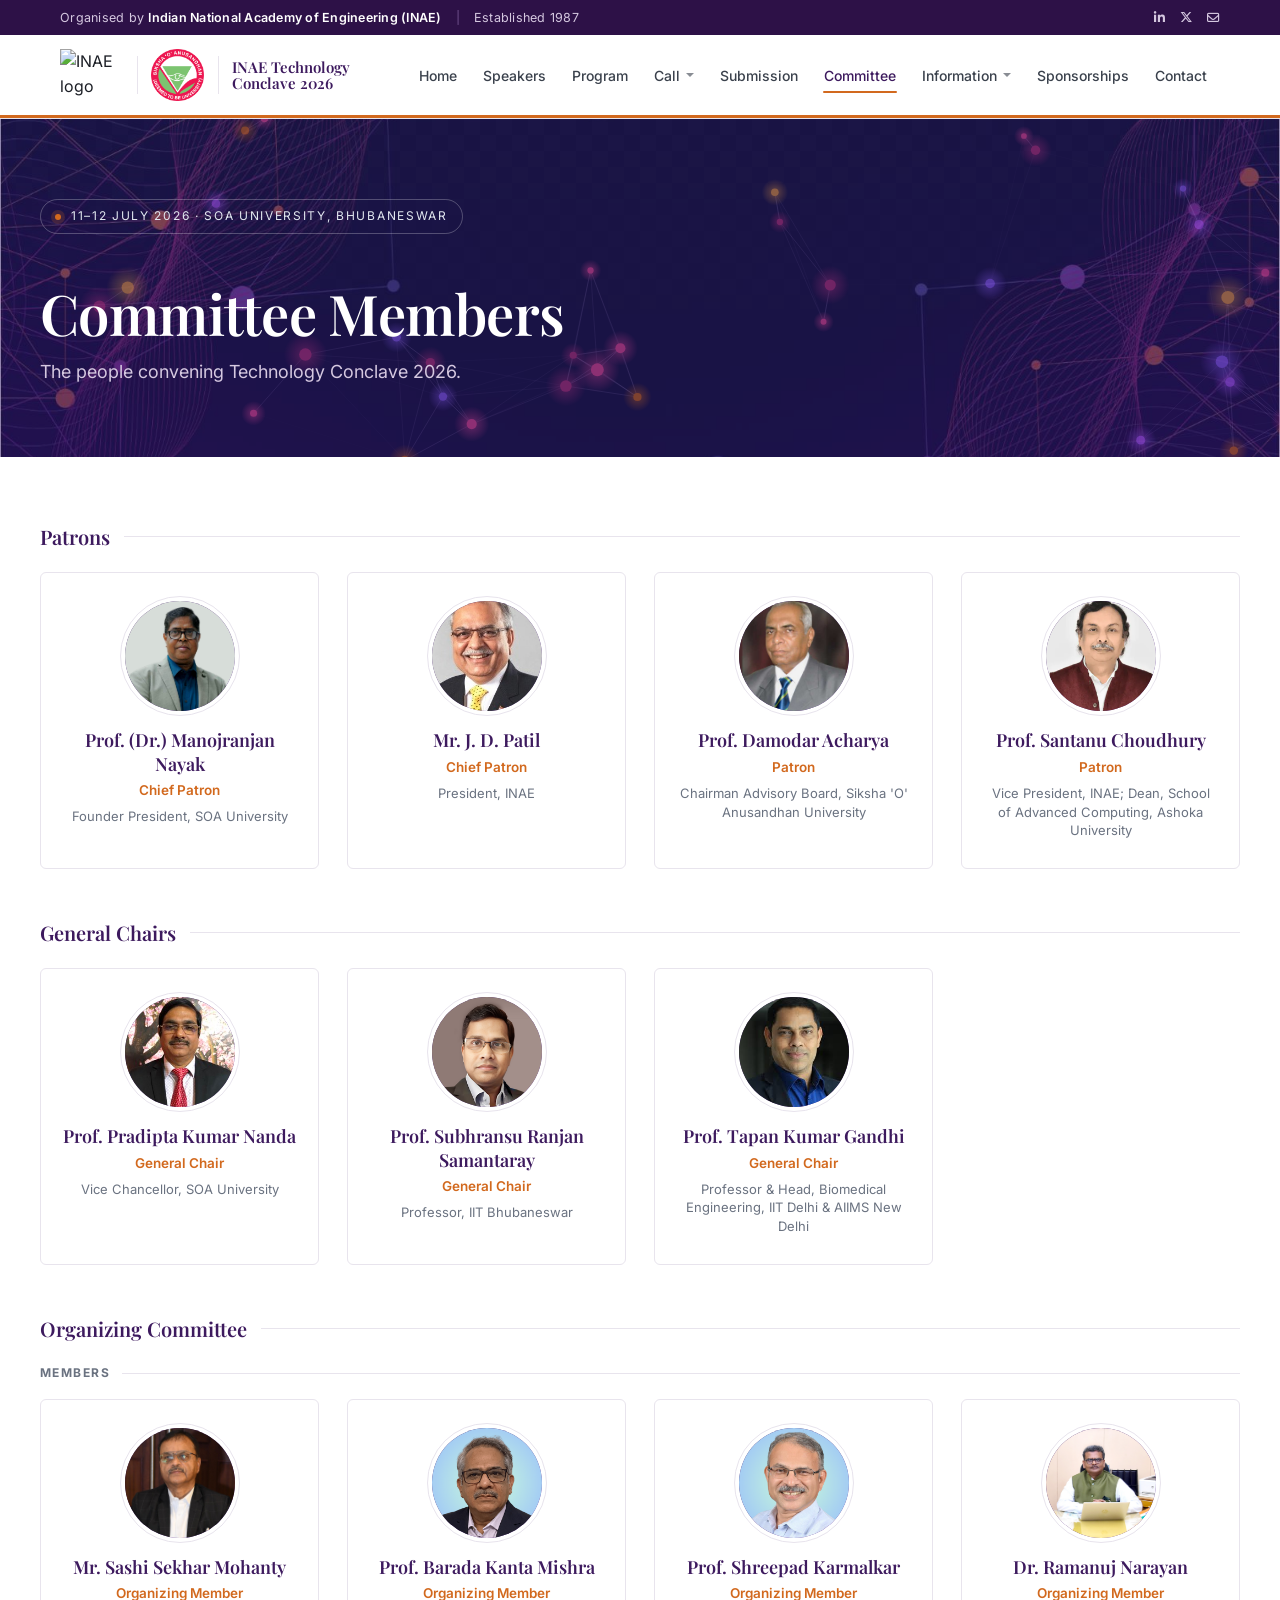
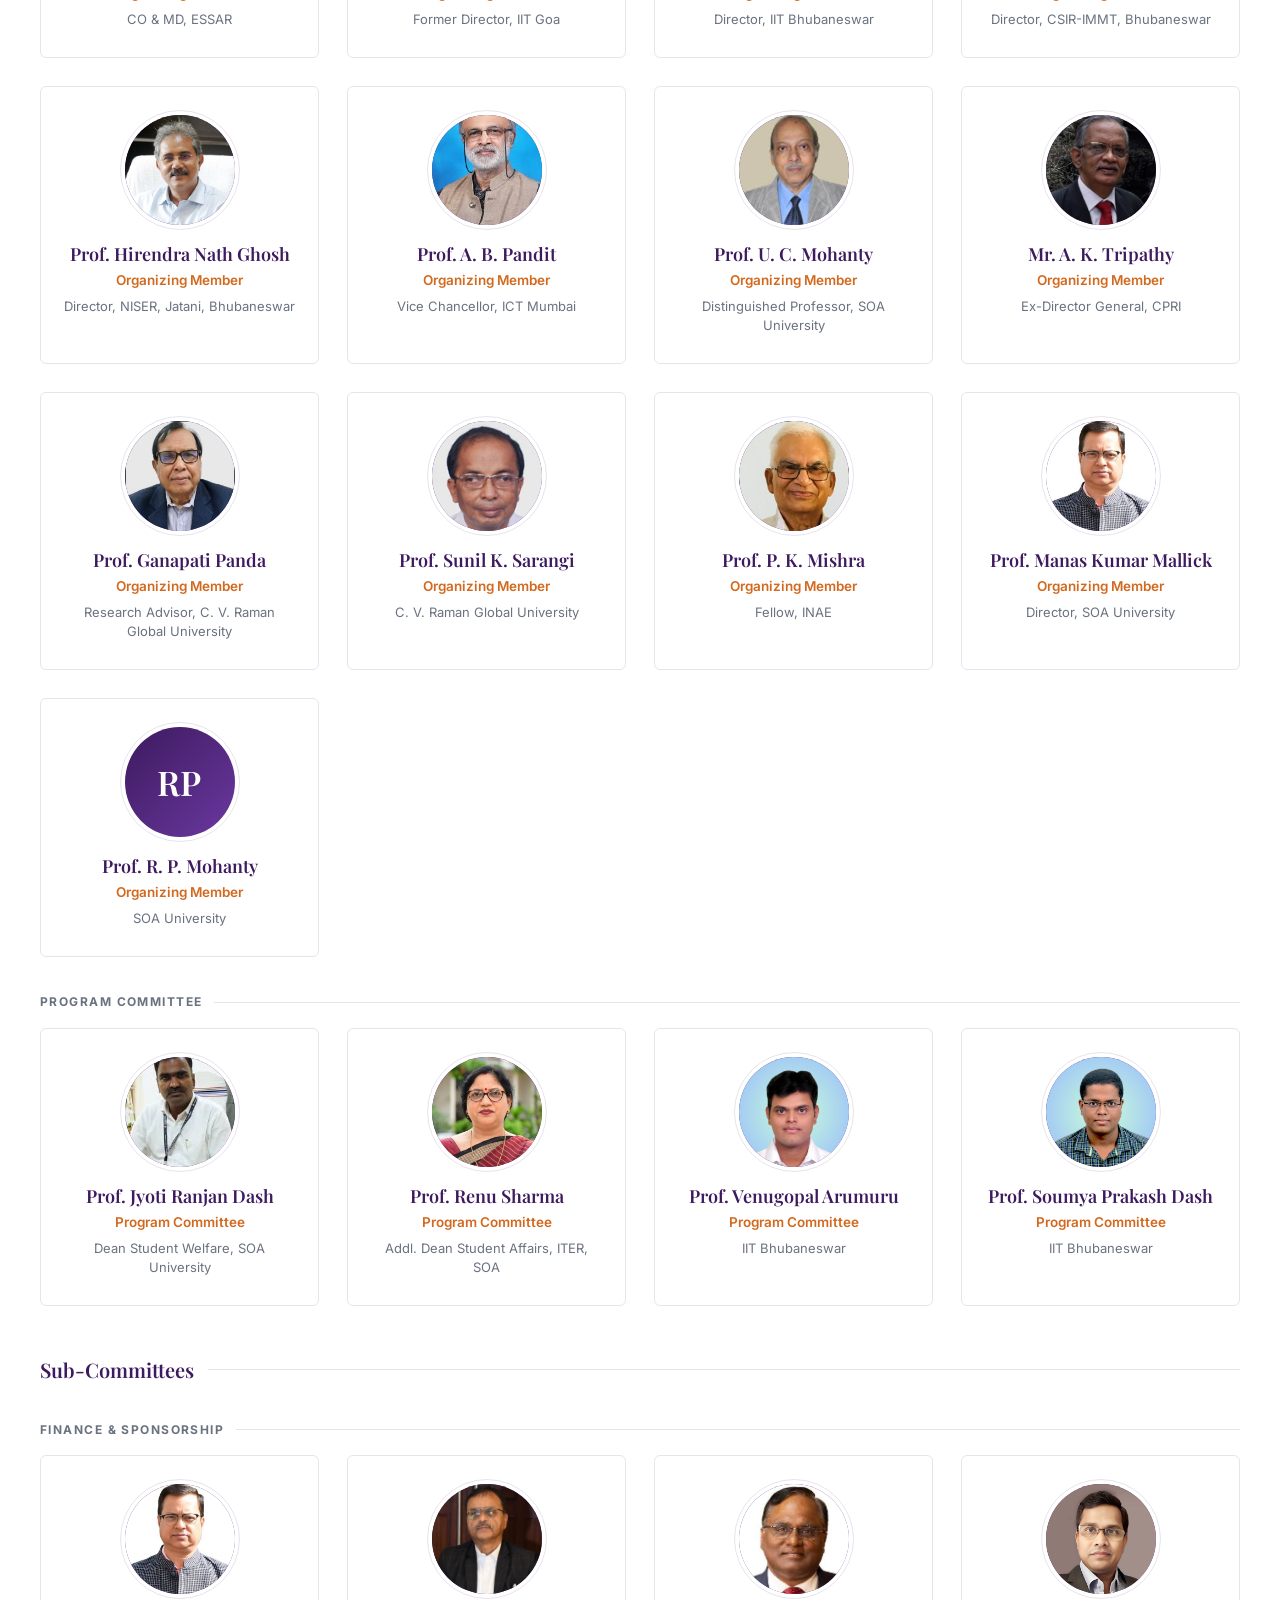
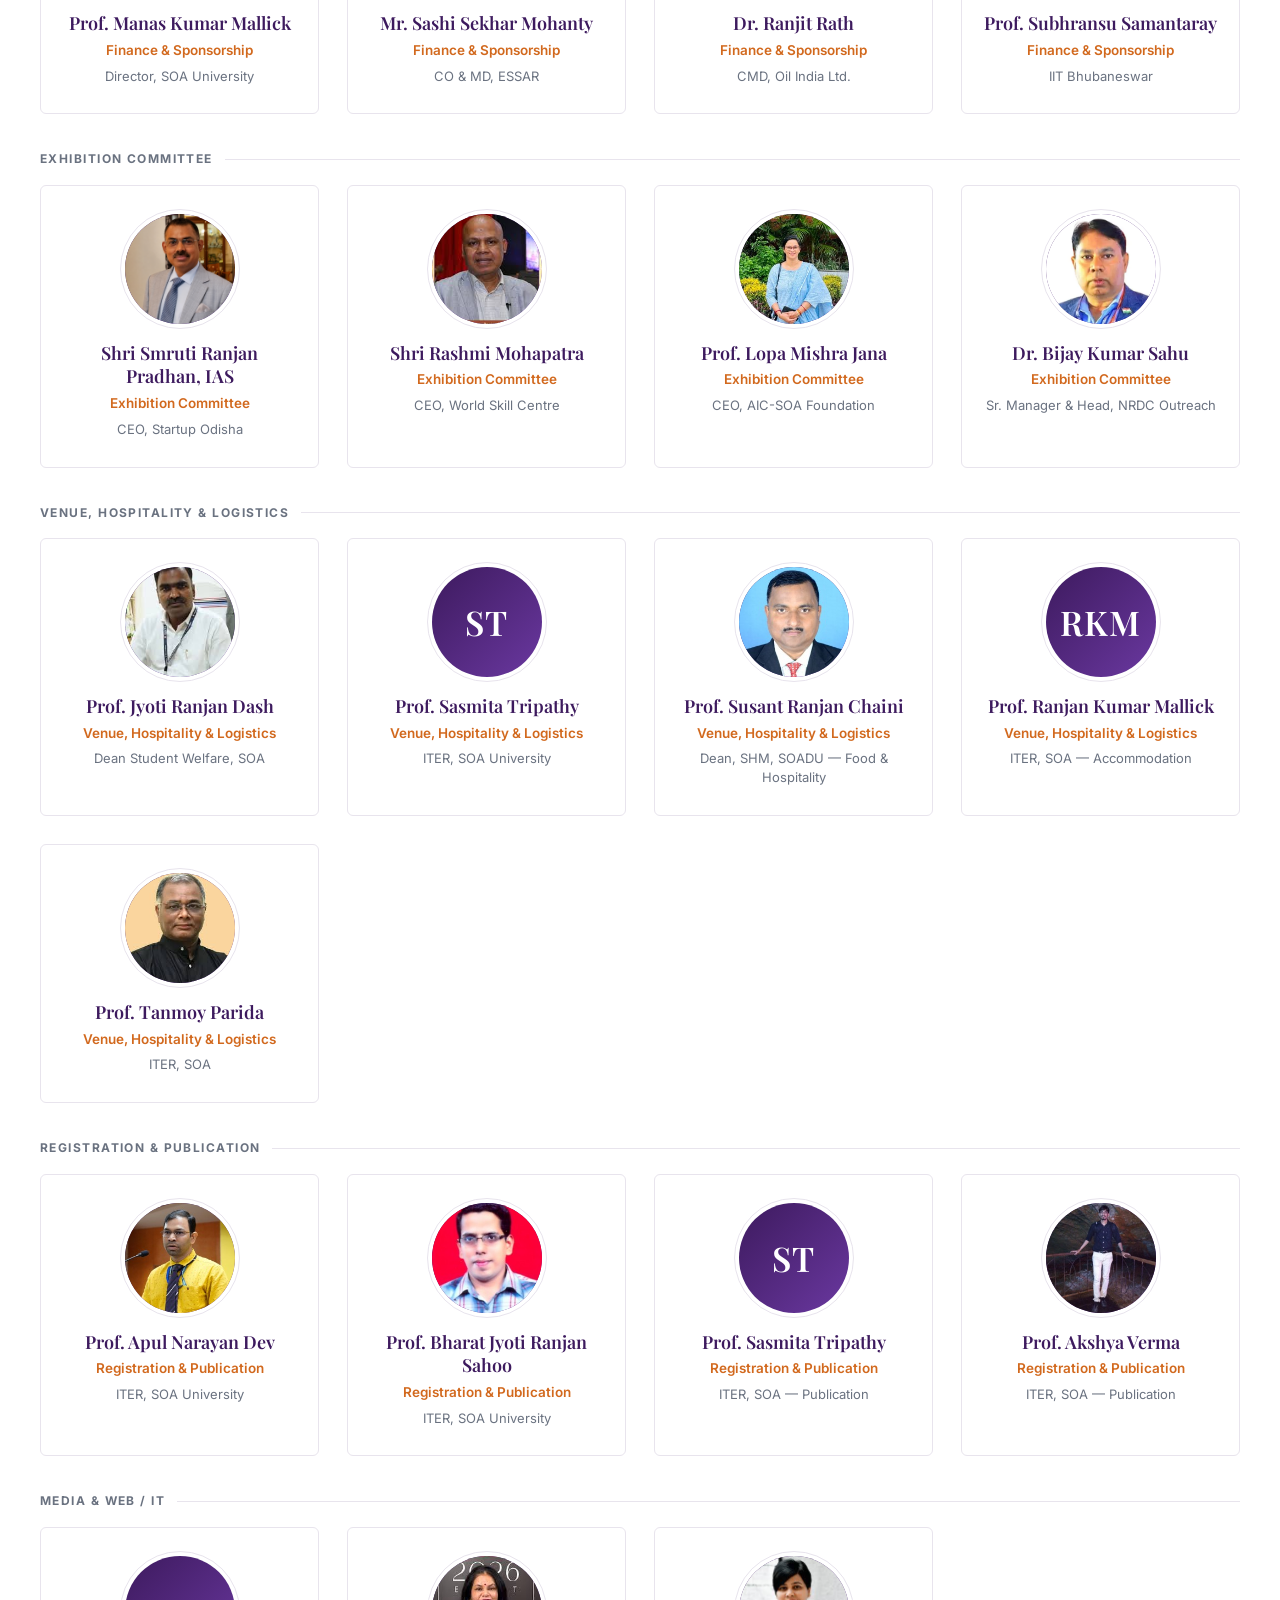
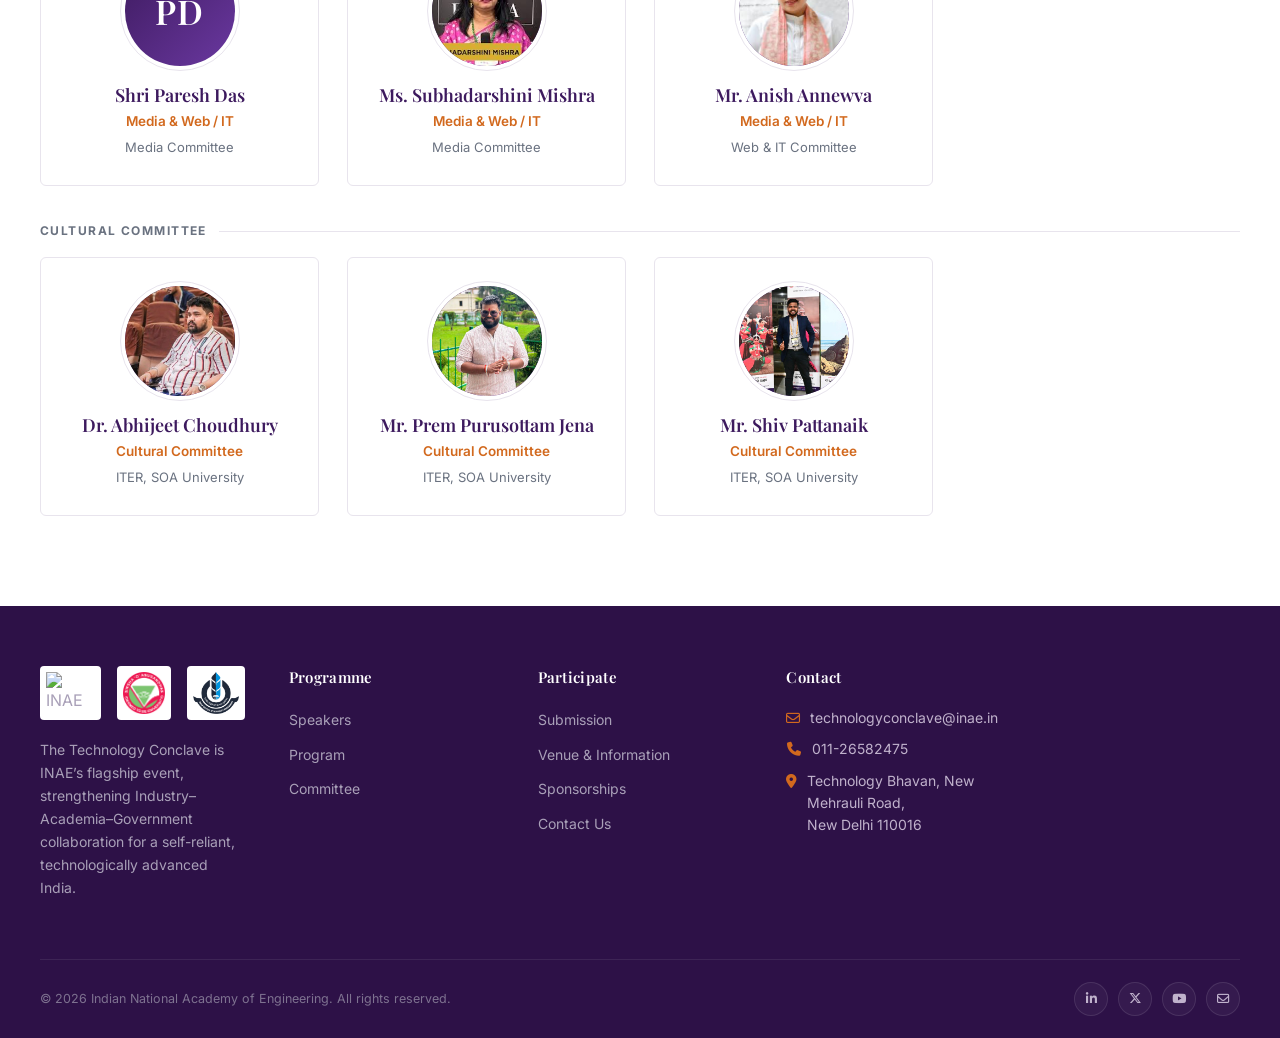
==== commit 99c7bbcf: "Website Updated" ====
--- a/committee.html
+++ b/committee.html
@@ -1,278 +1,486 @@
 <!doctype html>
 <html lang="en">
+
 <head>
-<meta charset="utf-8" />
-<meta name="viewport" content="width=device-width,initial-scale=1" />
-<title>Committee - INAE Technology Conclave 2026</title>
-<meta name="description" content="The 2nd INAE Technology Conclave, 11–12 July 2026, at SOA University, Bhubaneswar. Organised by the Indian National Academy of Engineering." />
-<link rel="preconnect" href="https://fonts.googleapis.com" />
-<link rel="preconnect" href="https://fonts.gstatic.com" crossorigin />
-<link href="https://fonts.googleapis.com/css2?family=Inter:wght@400;500;600;700&family=Playfair+Display:wght@500;600;700&display=swap" rel="stylesheet" />
-<link rel="stylesheet" href="https://cdnjs.cloudflare.com/ajax/libs/font-awesome/6.5.2/css/all.min.css" />
-<link rel="stylesheet" href="styles.css" />
+  <meta charset="utf-8" />
+  <meta name="viewport" content="width=device-width,initial-scale=1" />
+  <title>Committee - INAE Technology Conclave 2026</title>
+  <link rel="icon" type="image/jpeg" href="assets/logos/inae.jpg" />
+  <meta name="description"
+    content="The 2nd INAE Technology Conclave, 11–12 July 2026, at SOA University, Bhubaneswar. Organised by the Indian National Academy of Engineering." />
+  <link rel="preconnect" href="https://fonts.googleapis.com" />
+  <link rel="preconnect" href="https://fonts.gstatic.com" crossorigin />
+  <link
+    href="https://fonts.googleapis.com/css2?family=Inter:wght@400;500;600;700&family=Playfair+Display:wght@500;600;700&display=swap"
+    rel="stylesheet" />
+  <link rel="stylesheet" href="https://cdnjs.cloudflare.com/ajax/libs/font-awesome/6.5.2/css/all.min.css" />
+  <link rel="stylesheet" href="styles.css" />
+  <style>
+    .comm-subsection {
+      font-size: 12px;
+      font-weight: 700;
+      letter-spacing: .12em;
+      text-transform: uppercase;
+      color: var(--muted);
+      margin: 36px 0 16px;
+      display: flex;
+      align-items: center;
+      gap: 12px
+    }
+
+    .comm-subsection::after {
+      content: "";
+      flex: 1;
+      height: 1px;
+      background: var(--rule)
+    }
+
+    .comm-subsection:first-of-type {
+      margin-top: 0
+    }
+  </style>
 </head>
+
 <body>
-<!-- Utility bar -->
-<div class="utility" role="complementary" aria-label="Site utility bar">
-  <div class="utility-inner">
-    <div class="utility-left">
-      <span>Organised by <strong style="color:#fff;font-weight:600">Indian National Academy of Engineering (INAE)</strong></span>
-      <span class="sep">|</span>
-      <span>Established 1987</span>
+  <div id="site-header"></div>
+  <section class="page-hero neural-hero">
+    <div class="page-hero-bg" aria-hidden="true"></div>
+    <div class="page-hero-pattern" aria-hidden="true"></div>
+    <canvas class="neural-canvas" id="heroCanvas" aria-hidden="true"></canvas>
+    <div class="page-hero-inner">
+      <div class="hero-kicker">
+        <span class="dot"></span>
+        <span>11–12 July 2026 · SOA University, Bhubaneswar</span>
+      </div>
+      <h1>Committee Members</h1>
+      <p>The people convening Technology Conclave 2026.</p>
     </div>
-    <div class="utility-right" aria-label="Social links">
-      <a href="https://www.linkedin.com/" aria-label="LinkedIn"><i class="fab fa-linkedin-in"></i></a>
-      <a href="https://x.com/" aria-label="Twitter / X"><i class="fa-brands fa-x-twitter"></i></a>
-      <a href="mailto:technologyconclave@inae.in" aria-label="Email"><i class="fa-regular fa-envelope"></i></a>
+  </section>
+
+  <section id="committee">
+    <div class="container">
+
+      <!-- ===== PATRONS ===== -->
+      <h3 class="comm-section-title reveal">Patrons</h3>
+      <div class="speakers-grid">
+        <div class="speaker-card reveal">
+          <div class="avatar" aria-hidden="true">
+            <img src="./assets/committee/manojranjan.png" alt="Prof. (Dr.) Manojranjan Nayak">
+          </div>
+          <h4>Prof. (Dr.) Manojranjan Nayak</h4>
+          <p class="role">Chief Patron</p>
+          <p class="inst">Founder President, SOA University</p>
+        </div>
+        <div class="speaker-card reveal">
+          <div class="avatar" aria-hidden="true">
+            <img src="./assets/committee/jdpatil.jpg" alt="Mr. J. D. Patil">
+          </div>
+          <h4>Mr. J. D. Patil</h4>
+          <p class="role">Chief Patron</p>
+          <p class="inst">President, INAE</p>
+        </div>
+        <div class="speaker-card reveal">
+          <div class="avatar" aria-hidden="true">
+            <img src="./assets/committee/damodar.jpg" alt="Prof. Damodar Acharya">
+          </div>
+          <h4>Prof. Damodar Acharya</h4>
+          <p class="role">Patron</p>
+          <p class="inst">Chairman Advisory Board, Siksha 'O' Anusandhan University</p>
+        </div>
+        <div class="speaker-card reveal">
+          <div class="avatar" aria-hidden="true">
+            <img src="./assets/committee/santanu.png" alt="Prof. Santanu Choudhury">
+          </div>
+          <h4>Prof. Santanu Choudhury</h4>
+          <p class="role">Patron</p>
+          <p class="inst">Vice President, INAE; Dean, School of Advanced Computing, Ashoka University</p>
+        </div>
+      </div>
+
+      <!-- ===== GENERAL CHAIRS ===== -->
+      <h3 class="comm-section-title reveal">General Chairs</h3>
+      <div class="speakers-grid">
+        <div class="speaker-card reveal">
+          <div class="avatar" aria-hidden="true">
+            <img src="./assets/committee/pradipta.jpg" alt="Prof. Pradipta Kumar Nanda">
+          </div>
+          <h4>Prof. Pradipta Kumar Nanda</h4>
+          <p class="role">General Chair</p>
+          <p class="inst">Vice Chancellor, SOA University</p>
+        </div>
+        <div class="speaker-card reveal">
+          <div class="avatar" aria-hidden="true">
+            <img src="./assets/committee/subhransu.png" alt="Prof. Subhransu Ranjan Samantaray">
+          </div>
+          <h4>Prof. Subhransu Ranjan Samantaray</h4>
+          <p class="role">General Chair</p>
+          <p class="inst">Professor, IIT Bhubaneswar</p>
+        </div>
+        <div class="speaker-card reveal">
+          <div class="avatar" aria-hidden="true">
+            <img src="./assets/committee/tapan.jpg" alt="Prof. Tapan Kumar Gandhi">
+          </div>
+          <h4>Prof. Tapan Kumar Gandhi</h4>
+          <p class="role">General Chair</p>
+          <p class="inst">Professor &amp; Head, Biomedical Engineering, IIT Delhi &amp; AIIMS New Delhi</p>
+        </div>
+      </div>
+
+      <!-- ===== ORGANIZING COMMITTEE ===== -->
+      <h3 class="comm-section-title reveal">Organizing Committee</h3>
+
+      <p class="comm-subsection">Members</p>
+      <div class="speakers-grid">
+        <div class="speaker-card reveal">
+          <div class="avatar" aria-hidden="true">
+            <img src="./assets/committee/sashi.jpg" alt="Mr. Sashi Sekhar Mohanty">
+          </div>
+          <h4>Mr. Sashi Sekhar Mohanty</h4>
+          <p class="role">Organizing Member</p>
+          <p class="inst">CO &amp; MD, ESSAR</p>
+        </div>
+        <div class="speaker-card reveal">
+          <div class="avatar" aria-hidden="true">
+            <img src="./assets/committee/barada.png" alt="Prof. Barada Kanta Mishra">
+          </div>
+          <h4>Prof. Barada Kanta Mishra</h4>
+          <p class="role">Organizing Member</p>
+          <p class="inst">Former Director, IIT Goa</p>
+        </div>
+        <div class="speaker-card reveal">
+          <div class="avatar" aria-hidden="true">
+            <img src="./assets/committee/shreepad.png" alt="Prof. Shreepad Karmalkar">
+          </div>
+          <h4>Prof. Shreepad Karmalkar</h4>
+          <p class="role">Organizing Member</p>
+          <p class="inst">Director, IIT Bhubaneswar</p>
+        </div>
+        <div class="speaker-card reveal">
+          <div class="avatar" aria-hidden="true">
+            <img src="./assets/committee/ramanuj.png" alt="Dr. Ramanuj Narayan">
+          </div>
+          <h4>Dr. Ramanuj Narayan</h4>
+          <p class="role">Organizing Member</p>
+          <p class="inst">Director, CSIR-IMMT, Bhubaneswar</p>
+        </div>
+        <div class="speaker-card reveal">
+          <div class="avatar" aria-hidden="true">
+            <img src="./assets/committee/hirendra.jpg" alt="Prof. Hirendra Nath Ghosh">
+          </div>
+          <h4>Prof. Hirendra Nath Ghosh</h4>
+          <p class="role">Organizing Member</p>
+          <p class="inst">Director, NISER, Jatani, Bhubaneswar</p>
+        </div>
+        <div class="speaker-card reveal">
+          <div class="avatar" aria-hidden="true">
+            <img src="./assets/committee/abpandit.jpg" alt="Prof. A. B. Pandit">
+          </div>
+          <h4>Prof. A. B. Pandit</h4>
+          <p class="role">Organizing Member</p>
+          <p class="inst">Vice Chancellor, ICT Mumbai</p>
+        </div>
+        <div class="speaker-card reveal">
+          <div class="avatar" aria-hidden="true">
+            <img src="./assets/committee/ucmohanty.jpg" alt="Prof. U. C. Mohanty">
+          </div>
+          <h4>Prof. U. C. Mohanty</h4>
+          <p class="role">Organizing Member</p>
+          <p class="inst">Distinguished Professor, SOA University</p>
+        </div>
+        <div class="speaker-card reveal">
+          <div class="avatar" aria-hidden="true">
+            <img src="./assets/committee/aktripathy.jpg" alt="Mr. A. K. Tripathy">
+          </div>
+          <h4>Mr. A. K. Tripathy</h4>
+          <p class="role">Organizing Member</p>
+          <p class="inst">Ex-Director General, CPRI</p>
+        </div>
+        <div class="speaker-card reveal">
+          <div class="avatar" aria-hidden="true">
+            <img src="./assets/committee/ganapati.jpg" alt="Prof. Ganapati Panda">
+          </div>
+          <h4>Prof. Ganapati Panda</h4>
+          <p class="role">Organizing Member</p>
+          <p class="inst">Research Advisor, C. V. Raman Global University</p>
+        </div>
+        <div class="speaker-card reveal">
+          <div class="avatar" aria-hidden="true">
+            <img src="./assets/committee/sunil.jpg" alt="Prof. Sunil K. Sarangi">
+          </div>
+          <h4>Prof. Sunil K. Sarangi</h4>
+          <p class="role">Organizing Member</p>
+          <p class="inst">C. V. Raman Global University</p>
+        </div>
+        <div class="speaker-card reveal">
+          <div class="avatar" aria-hidden="true">
+            <img src="./assets/committee/pkmishra.jpg" alt="Prof. P. K. Mishra">
+          </div>
+          <h4>Prof. P. K. Mishra</h4>
+          <p class="role">Organizing Member</p>
+          <p class="inst">Fellow, INAE</p>
+        </div>
+        <div class="speaker-card reveal">
+          <div class="avatar" aria-hidden="true">
+            <img src="./assets/committee/manas.jpg" alt="Prof. Manas Kumar Mallick">
+          </div>
+          <h4>Prof. Manas Kumar Mallick</h4>
+          <p class="role">Organizing Member</p>
+          <p class="inst">Director, SOA University</p>
+        </div>
+        <div class="speaker-card reveal">
+          <div class="avatar" aria-hidden="true">RP</div>
+          <h4>Prof. R. P. Mohanty</h4>
+          <p class="role">Organizing Member</p>
+          <p class="inst">SOA University</p>
+        </div>
+      </div>
+
+      <p class="comm-subsection">Program Committee</p>
+      <div class="speakers-grid">
+        <div class="speaker-card reveal">
+          <div class="avatar" aria-hidden="true">
+            <img src="./assets/committee/jyoti.jpg" alt="Prof. Jyoti Ranjan Dash">
+          </div>
+          <h4>Prof. Jyoti Ranjan Dash</h4>
+          <p class="role">Program Committee</p>
+          <p class="inst">Dean Student Welfare, SOA University</p>
+        </div>
+        <div class="speaker-card reveal">
+          <div class="avatar" aria-hidden="true">
+            <img src="./assets/committee/renu.jpg" alt="Prof. Renu Sharma">
+          </div>
+          <h4>Prof. Renu Sharma</h4>
+          <p class="role">Program Committee</p>
+          <p class="inst">Addl. Dean Student Affairs, ITER, SOA</p>
+        </div>
+        <div class="speaker-card reveal">
+          <div class="avatar" aria-hidden="true">
+            <img src="./assets/committee/venugopal.png" alt="Prof. Venugopal Arumuru">
+          </div>
+          <h4>Prof. Venugopal Arumuru</h4>
+          <p class="role">Program Committee</p>
+          <p class="inst">IIT Bhubaneswar</p>
+        </div>
+        <div class="speaker-card reveal">
+          <div class="avatar" aria-hidden="true">
+            <img src="./assets/committee/soumya.png" alt="Prof. Soumya Prakash Dash">
+          </div>
+          <h4>Prof. Soumya Prakash Dash</h4>
+          <p class="role">Program Committee</p>
+          <p class="inst">IIT Bhubaneswar</p>
+        </div>
+      </div>
+
+      <!-- ===== SUB-COMMITTEES ===== -->
+      <h3 class="comm-section-title reveal">Sub-Committees</h3>
+
+      <p class="comm-subsection">Finance &amp; Sponsorship</p>
+      <div class="speakers-grid">
+        <div class="speaker-card reveal">
+          <div class="avatar" aria-hidden="true">
+            <img src="./assets/committee/manas.jpg" alt="Prof. Manas Kumar Mallick">
+          </div>
+          <h4>Prof. Manas Kumar Mallick</h4>
+          <p class="role">Finance &amp; Sponsorship</p>
+          <p class="inst">Director, SOA University</p>
+        </div>
+        <div class="speaker-card reveal">
+          <div class="avatar" aria-hidden="true">
+            <img src="./assets/committee/sashi.jpg" alt="Mr. Sashi Sekhar Mohanty">
+          </div>
+          <h4>Mr. Sashi Sekhar Mohanty</h4>
+          <p class="role">Finance &amp; Sponsorship</p>
+          <p class="inst">CO &amp; MD, ESSAR</p>
+        </div>
+        <div class="speaker-card reveal">
+          <div class="avatar" aria-hidden="true">
+            <img src="./assets/committee/ranjit.jpg" alt="Dr. Ranjit Rath">
+          </div>
+          <h4>Dr. Ranjit Rath</h4>
+          <p class="role">Finance &amp; Sponsorship</p>
+          <p class="inst">CMD, Oil India Ltd.</p>
+        </div>
+        <div class="speaker-card reveal">
+          <div class="avatar" aria-hidden="true">
+            <img src="./assets/committee/subhransu.png" alt="Prof. Subhransu Samantaray">
+          </div>
+          <h4>Prof. Subhransu Samantaray</h4>
+          <p class="role">Finance &amp; Sponsorship</p>
+          <p class="inst">IIT Bhubaneswar</p>
+        </div>
+      </div>
+
+      <p class="comm-subsection">Exhibition Committee</p>
+      <div class="speakers-grid">
+        <div class="speaker-card reveal">
+          <div class="avatar" aria-hidden="true">
+            <img src="./assets/committee/smruti.png" alt="Shri Smruti Ranjan Pradhan, IAS">
+          </div>
+          <h4>Shri Smruti Ranjan Pradhan, IAS</h4>
+          <p class="role">Exhibition Committee</p>
+          <p class="inst">CEO, Startup Odisha</p>
+        </div>
+        <div class="speaker-card reveal">
+          <div class="avatar" aria-hidden="true">
+            <img src="./assets/committee/rashmi.jpg" alt="Shri Rashmi Mohapatra">
+          </div>
+          <h4>Shri Rashmi Mohapatra</h4>
+          <p class="role">Exhibition Committee</p>
+          <p class="inst">CEO, World Skill Centre</p>
+        </div>
+        <div class="speaker-card reveal">
+          <div class="avatar" aria-hidden="true">
+            <img src="./assets/committee/lopa.jpg" alt="Prof. Lopa Mishra Jana">
+          </div>
+          <h4>Prof. Lopa Mishra Jana</h4>
+          <p class="role">Exhibition Committee</p>
+          <p class="inst">CEO, AIC-SOA Foundation</p>
+        </div>
+        <div class="speaker-card reveal">
+          <div class="avatar" aria-hidden="true">
+            <img src="./assets/committee/bijay.png" alt="Dr. Bijay Kumar Sahu">
+          </div>
+          <h4>Dr. Bijay Kumar Sahu</h4>
+          <p class="role">Exhibition Committee</p>
+          <p class="inst">Sr. Manager &amp; Head, NRDC Outreach</p>
+        </div>
+      </div>
+
+      <p class="comm-subsection">Venue, Hospitality &amp; Logistics</p>
+      <div class="speakers-grid">
+        <div class="speaker-card reveal">
+          <div class="avatar" aria-hidden="true">
+            <img src="./assets/committee/jyoti.jpg" alt="Prof. Jyoti Ranjan Dash">
+          </div>
+          <h4>Prof. Jyoti Ranjan Dash</h4>
+          <p class="role">Venue, Hospitality &amp; Logistics</p>
+          <p class="inst">Dean Student Welfare, SOA</p>
+        </div>
+        <div class="speaker-card reveal">
+          <div class="avatar" aria-hidden="true">ST</div>
+          <h4>Prof. Sasmita Tripathy</h4>
+          <p class="role">Venue, Hospitality &amp; Logistics</p>
+          <p class="inst">ITER, SOA University</p>
+        </div>
+        <div class="speaker-card reveal">
+          <div class="avatar" aria-hidden="true">
+            <img src="./assets/committee/susant.jpg" alt="Prof. Susant Ranjan Chaini">
+          </div>
+          <h4>Prof. Susant Ranjan Chaini</h4>
+          <p class="role">Venue, Hospitality &amp; Logistics</p>
+          <p class="inst">Dean, SHM, SOADU — Food &amp; Hospitality</p>
+        </div>
+        <div class="speaker-card reveal">
+          <div class="avatar" aria-hidden="true">RKM</div>
+          <h4>Prof. Ranjan Kumar Mallick</h4>
+          <p class="role">Venue, Hospitality &amp; Logistics</p>
+          <p class="inst">ITER, SOA — Accommodation</p>
+        </div>
+        <div class="speaker-card reveal">
+          <div class="avatar" aria-hidden="true">
+            <img src="./assets/committee/tanmoy.jpg" alt="Prof. Tanmoy Parida">
+          </div>
+          <h4>Prof. Tanmoy Parida</h4>
+          <p class="role">Venue, Hospitality &amp; Logistics</p>
+          <p class="inst">ITER, SOA</p>
+        </div>
+      </div>
+
+      <p class="comm-subsection">Registration &amp; Publication</p>
+      <div class="speakers-grid">
+        <div class="speaker-card reveal">
+          <div class="avatar" aria-hidden="true">
+            <img src="./assets/committee/apul.jpg" alt="Prof. Apul Narayan Dev">
+          </div>
+          <h4>Prof. Apul Narayan Dev</h4>
+          <p class="role">Registration &amp; Publication</p>
+          <p class="inst">ITER, SOA University</p>
+        </div>
+        <div class="speaker-card reveal">
+          <div class="avatar" aria-hidden="true">
+            <img src="./assets/committee/bharat.jpg" alt="Prof. Bharat Jyoti Ranjan Sahoo">
+          </div>
+          <h4>Prof. Bharat Jyoti Ranjan Sahoo</h4>
+          <p class="role">Registration &amp; Publication</p>
+          <p class="inst">ITER, SOA University</p>
+        </div>
+        <div class="speaker-card reveal">
+          <div class="avatar" aria-hidden="true">ST</div>
+          <h4>Prof. Sasmita Tripathy</h4>
+          <p class="role">Registration &amp; Publication</p>
+          <p class="inst">ITER, SOA — Publication</p>
+        </div>
+        <div class="speaker-card reveal">
+          <div class="avatar" aria-hidden="true">
+            <img src="./assets/committee/akshya.jpg" alt="Prof. Akshya Verma">
+          </div>
+          <h4>Prof. Akshya Verma</h4>
+          <p class="role">Registration &amp; Publication</p>
+          <p class="inst">ITER, SOA — Publication</p>
+        </div>
+      </div>
+
+      <p class="comm-subsection">Media &amp; Web / IT</p>
+      <div class="speakers-grid">
+        <div class="speaker-card reveal">
+          <div class="avatar" aria-hidden="true">PD</div>
+          <h4>Shri Paresh Das</h4>
+          <p class="role">Media &amp; Web / IT</p>
+          <p class="inst">Media Committee</p>
+        </div>
+        <div class="speaker-card reveal">
+          <div class="avatar" aria-hidden="true">
+            <img src="./assets/committee/subhadarshini.jpg" alt="Ms. Subhadarshini Mishra">
+          </div>
+          <h4>Ms. Subhadarshini Mishra</h4>
+          <p class="role">Media &amp; Web / IT</p>
+          <p class="inst">Media Committee</p>
+        </div>
+        <div class="speaker-card reveal">
+          <div class="avatar" aria-hidden="true">
+            <img src="./assets/committee/anish.jpg" alt="Mr. Anish Annewva">
+          </div>
+          <h4>Mr. Anish Annewva</h4>
+          <p class="role">Media &amp; Web / IT</p>
+          <p class="inst">Web &amp; IT Committee</p>
+        </div>
+      </div>
+
+      <p class="comm-subsection">Cultural Committee</p>
+      <div class="speakers-grid">
+        <div class="speaker-card reveal">
+          <div class="avatar" aria-hidden="true">
+            <img src="./assets/committee/abhijeet.jpg" alt="Dr. Abhijeet Choudhury">
+          </div>
+          <h4>Dr. Abhijeet Choudhury</h4>
+          <p class="role">Cultural Committee</p>
+          <p class="inst">ITER, SOA University</p>
+        </div>
+        <div class="speaker-card reveal">
+          <div class="avatar" aria-hidden="true">
+            <img src="./assets/committee/prem.jpg" alt="Mr. Prem Purusottam Jena">
+          </div>
+          <h4>Mr. Prem Purusottam Jena</h4>
+          <p class="role">Cultural Committee</p>
+          <p class="inst">ITER, SOA University</p>
+        </div>
+        <div class="speaker-card reveal">
+          <div class="avatar" aria-hidden="true">
+            <img src="./assets/committee/shiv.jpg" alt="Mr. Shiv Pattanaik">
+          </div>
+          <h4>Mr. Shiv Pattanaik</h4>
+          <p class="role">Cultural Committee</p>
+          <p class="inst">ITER, SOA University</p>
+        </div>
+      </div>
+
     </div>
-  </div>
-</div>
-<!-- Sticky nav -->
-<header class="nav" id="nav">
-  <div class="nav-inner">
-    <a class="brand" href="index.html" aria-label="INAE Technology Conclave 2026 home">
-      <img src="assets/logos/inae.jpg" alt="INAE logo" />
-      <span class="divider" aria-hidden="true"></span>
-      <img src="assets/logos/soa.webp" alt="SOA University logo" />
-      <div class="brand-text">
-        <span class="b1">Technology Conclave 2026</span>
-        <span class="b2">SOA University &middot; Bhubaneswar</span>
-      </div>
-    </a>
-    <nav class="nav-links" aria-label="Primary">
-      <a href="index.html">Home</a>
-      <a href="speakers.html">Speakers</a>
-      <a href="program.html">Program</a>
-      <div class="has-dropdown">
-        <a href="#" aria-haspopup="true">Call</a>
-        <div class="nav-dropdown" role="menu">
-          <a href="assets/calls/extended-abstracts.pdf" target="_blank" rel="noopener" role="menuitem"><i class="fa-regular fa-file-pdf"></i>Extended Abstracts</a>
-          <a href="assets/calls/posters.pdf" target="_blank" rel="noopener" role="menuitem"><i class="fa-regular fa-file-pdf"></i>Posters</a>
-          <a href="assets/calls/startup-display.pdf" target="_blank" rel="noopener" role="menuitem"><i class="fa-regular fa-file-pdf"></i>Startup Display</a>
-        </div>
-      </div>
-      <a href="submission.html">Submission</a>
-      <a href="committee.html" class="active">Committee</a>
-      <div class="has-dropdown">
-        <a href="information.html" aria-haspopup="true">Information</a>
-        <div class="nav-dropdown" role="menu">
-          <a href="information.html#venue" role="menuitem"><i class="fa-solid fa-location-dot"></i>Venue</a>
-          <a href="information.html#accommodation" role="menuitem"><i class="fa-solid fa-hotel"></i>Accommodation</a>
-          <a href="information.html#adda" role="menuitem"><i class="fa-solid fa-mug-saucer"></i>Adda</a>
-        </div>
-      </div>
-      <a href="sponsorships.html">Sponsorships</a>
-      <a href="contact.html">Contact</a>
-    </nav>
-    <button class="hamburger" aria-label="Open menu" aria-expanded="false" id="hamburger">
-      <i class="fa-solid fa-bars"></i>
-    </button>
-  </div>
-  <div class="accent-stripe" aria-hidden="true"></div>
-  <div class="mobile-menu" id="mobileMenu" aria-label="Mobile navigation">
-    <a href="index.html">Home</a>
-    <a href="speakers.html">Speakers</a>
-    <a href="program.html">Program</a>
-    <div class="mm-group">
-      <div class="mm-group-label">Call</div>
-      <div class="mm-sub">
-        <a href="assets/calls/extended-abstracts.pdf" target="_blank" rel="noopener">Extended Abstracts (PDF)</a>
-        <a href="assets/calls/posters.pdf" target="_blank" rel="noopener">Posters (PDF)</a>
-        <a href="assets/calls/startup-display.pdf" target="_blank" rel="noopener">Startup Display (PDF)</a>
-      </div>
-    </div>
-    <a href="submission.html">Submission</a>
-    <a href="committee.html">Committee</a>
-    <div class="mm-group">
-      <div class="mm-group-label">Information</div>
-      <div class="mm-sub">
-        <a href="information.html#venue">Venue</a>
-        <a href="information.html#accommodation">Accommodation</a>
-        <a href="information.html#adda">Adda</a>
-      </div>
-    </div>
-    <a href="sponsorships.html">Sponsorships</a>
-    <a href="contact.html">Contact Us</a>
-  </div>
-</header>
-<section class="page-hero neural-hero">
-  <div class="page-hero-bg" aria-hidden="true"></div>
-  <div class="page-hero-pattern" aria-hidden="true"></div>
-  <canvas class="neural-canvas" id="heroCanvas" aria-hidden="true"></canvas>
-  <div class="page-hero-inner">
-    <div class="hero-kicker">
-      <span class="dot"></span>
-      <span>11–12 July 2026 · SOA University, Bhubaneswar</span>
-    </div>
-    <h1>Leadership & Committee</h1>
-    <p>The people convening Technology Conclave 2026.</p>
-  </div>
-</section><section id="committee" class="" >
-  <div class="container">
-    <div class="reveal">
-      </div>
-
-    <h3 class="comm-section-title reveal">Patrons &amp; General Chairs</h3>
-    <div class="committee-grid">
-      <div class="comm-card with-photos reveal">
-        <div class="role-label">Chief Patrons</div>
-        <ul>
-          <li><div class="comm-photo"><!-- replace with: <img src="assets/committee/manojranjan-nayak.jpg" alt="Prof. (Dr.) Manojranjan Nayak" /> -->MN</div><div><span class="nm">Prof. (Dr.) Manojranjan Nayak</span><span class="ti">Founder President, SOA University</span></div></li>
-          <li><div class="comm-photo" data-tint="pink"><!-- replace with: <img src="assets/committee/j-d-patil.jpg" alt="Mr. J. D. Patil" /> -->JP</div><div><span class="nm">Mr. J. D. Patil</span><span class="ti">President, INAE</span></div></li>
-        </ul>
-      </div>
-      <div class="comm-card with-photos reveal">
-        <div class="role-label">Patrons</div>
-        <ul>
-          <li><div class="comm-photo" data-tint="orange"><!-- replace with: <img src="assets/committee/damodar-acharya.jpg" alt="Prof. Damodar Acharya" /> -->DA</div><div><span class="nm">Prof. Damodar Acharya</span><span class="ti">Chairman, INAE Bhubaneswar Chapter; International Advisory Board, SOA University</span></div></li>
-          <li><div class="comm-photo"><!-- replace with: <img src="assets/committee/santanu-choudhury.jpg" alt="Prof. Santanu Choudhury" /> -->SC</div><div><span class="nm">Prof. Santanu Choudhury</span><span class="ti">Vice President, INAE; Dean, School of Advanced Computing, Ashoka University</span></div></li>
-        </ul>
-      </div>
-      <div class="comm-card with-photos reveal">
-        <div class="role-label">General Chairs</div>
-        <ul>
-          <li><div class="comm-photo" data-tint="pink"><!-- replace with: <img src="assets/committee/pradipta-kumar-nanda.jpg" alt="Prof. Pradipta Kumar Nanda" /> -->PN</div><div><span class="nm">Prof. Pradipta Kumar Nanda</span><span class="ti">Vice Chancellor, SOA University</span></div></li>
-          <li><div class="comm-photo" data-tint="orange"><!-- replace with: <img src="assets/committee/subhransu-ranjan-samantaray.jpg" alt="Prof. Subhransu Ranjan Samantaray" /> -->SS</div><div><span class="nm">Prof. Subhransu Ranjan Samantaray</span><span class="ti">Professor, IIT Bhubaneswar</span></div></li>
-          <li><div class="comm-photo"><!-- replace with: <img src="assets/committee/tapan-kumar-gandhi.jpg" alt="Prof. Tapan Kumar Gandhi" /> -->TG</div><div><span class="nm">Prof. Tapan Kumar Gandhi</span><span class="ti">Professor &amp; Head, Biomedical Engineering, IIT Delhi &amp; AIIMS New Delhi</span></div></li>
-        </ul>
-      </div>
-    </div>
-
-    <h3 class="comm-section-title reveal">Organizing Committee</h3>
-    <div class="committee-grid">
-      <div class="comm-card with-photos span-2 reveal">
-        <div class="role-label">Members</div>
-        <ul style="display:grid;grid-template-columns:1fr 1fr;gap:14px 24px">
-          <li><div class="comm-photo" data-tint="pink"><!-- replace with: <img src="assets/committee/sashi-sekhar-mohanty.jpg" alt="Mr. Sashi Sekhar Mohanty" /> -->SM</div><div><span class="nm">Mr. Sashi Sekhar Mohanty</span><span class="ti">CO &amp; MD, ESSAR</span></div></li>
-          <li><div class="comm-photo" data-tint="orange"><!-- replace with: <img src="assets/committee/barada-kanta-mishra.jpg" alt="Prof. Barada Kanta Mishra" /> -->BM</div><div><span class="nm">Prof. Barada Kanta Mishra</span><span class="ti">Former Director, IIT Goa</span></div></li>
-          <li><div class="comm-photo"><!-- replace with: <img src="assets/committee/shreepad-karmalkar.jpg" alt="Prof. Shreepad Karmalkar" /> -->SK</div><div><span class="nm">Prof. Shreepad Karmalkar</span><span class="ti">Director, IIT Bhubaneswar</span></div></li>
-          <li><div class="comm-photo" data-tint="pink"><!-- replace with: <img src="assets/committee/ramanuj-narayan.jpg" alt="Dr. Ramanuj Narayan" /> -->RN</div><div><span class="nm">Dr. Ramanuj Narayan</span><span class="ti">Director, CSIR-IMMT, Bhubaneswar</span></div></li>
-          <li><div class="comm-photo" data-tint="orange"><!-- replace with: <img src="assets/committee/hirendra-nath-ghosh.jpg" alt="Prof. Hirendra Nath Ghosh" /> -->HG</div><div><span class="nm">Prof. Hirendra Nath Ghosh</span><span class="ti">Director, NISER, Jatani, Bhubaneswar</span></div></li>
-          <li><div class="comm-photo"><!-- replace with: <img src="assets/committee/a-b-pandit.jpg" alt="Prof. A. B. Pandit" /> -->AP</div><div><span class="nm">Prof. A. B. Pandit</span><span class="ti">Vice Chancellor, ICT Mumbai</span></div></li>
-          <li><div class="comm-photo" data-tint="pink"><!-- replace with: <img src="assets/committee/u-c-mohanty.jpg" alt="Prof. U. C. Mohanty" /> -->UM</div><div><span class="nm">Prof. U. C. Mohanty</span><span class="ti">Distinguished Professor, SOA University</span></div></li>
-          <li><div class="comm-photo" data-tint="orange"><!-- replace with: <img src="assets/committee/a-k-tripathy.jpg" alt="Mr. A. K. Tripathy" /> -->AT</div><div><span class="nm">Mr. A. K. Tripathy</span><span class="ti">Ex-Director General, CPRI</span></div></li>
-          <li><div class="comm-photo"><!-- replace with: <img src="assets/committee/ganapati-panda.jpg" alt="Prof. Ganapati Panda" /> -->GP</div><div><span class="nm">Prof. Ganapati Panda</span><span class="ti">Research Advisor, C. V. Raman Global University</span></div></li>
-          <li><div class="comm-photo" data-tint="pink"><!-- replace with: <img src="assets/committee/sunil-k-sarangi.jpg" alt="Prof. Sunil K. Sarangi" /> -->SS</div><div><span class="nm">Prof. Sunil K. Sarangi</span><span class="ti">C. V. Raman Global University</span></div></li>
-          <li><div class="comm-photo" data-tint="orange"><!-- replace with: <img src="assets/committee/p-k-mishra.jpg" alt="Prof. P. K. Mishra" /> -->PM</div><div><span class="nm">Prof. P. K. Mishra</span><span class="ti">Fellow, INAE</span></div></li>
-          <li><div class="comm-photo"><!-- replace with: <img src="assets/committee/manas-kumar-mallick.jpg" alt="Prof. Manas Kumar Mallick" /> -->MM</div><div><span class="nm">Prof. Manas Kumar Mallick</span><span class="ti">Director, SOA University</span></div></li>
-          <li><div class="comm-photo" data-tint="pink"><!-- replace with: <img src="assets/committee/r-p-mohanty.jpg" alt="Prof. R. P. Mohanty" /> -->RM</div><div><span class="nm">Prof. R. P. Mohanty</span><span class="ti">SOA University</span></div></li>
-        </ul>
-      </div>
-      <div class="comm-card with-photos reveal">
-        <div class="role-label">Program Committee</div>
-        <ul>
-          <li><div class="comm-photo" data-tint="orange"><!-- replace with: <img src="assets/committee/jyoti-ranjan-dash.jpg" alt="Prof. Jyoti Ranjan Dash" /> -->JD</div><div><span class="nm">Prof. Jyoti Ranjan Dash</span><span class="ti">Dean Student Welfare, SOA University</span></div></li>
-          <li><div class="comm-photo"><!-- replace with: <img src="assets/committee/renu-sharma.jpg" alt="Prof. Renu Sharma" /> -->RS</div><div><span class="nm">Prof. Renu Sharma</span><span class="ti">Addl. Dean Student Affairs, ITER, SOA</span></div></li>
-          <li><div class="comm-photo" data-tint="pink"><!-- replace with: <img src="assets/committee/venugopal-arumuru.jpg" alt="Prof. Venugopal Arumuru" /> -->VA</div><div><span class="nm">Prof. Venugopal Arumuru</span><span class="ti">IIT Bhubaneswar</span></div></li>
-          <li><div class="comm-photo" data-tint="orange"><!-- replace with: <img src="assets/committee/soumya-prakash-dash.jpg" alt="Prof. Soumya Prakash Dash" /> -->SD</div><div><span class="nm">Prof. Soumya Prakash Dash</span><span class="ti">IIT Bhubaneswar</span></div></li>
-        </ul>
-      </div>
-    </div>
-
-    <h3 class="comm-section-title reveal">Sub-Committees</h3>
-    <div class="committee-grid">
-      <div class="comm-card with-photos reveal">
-        <div class="role-label">Finance &amp; Sponsorship</div>
-        <ul>
-          <li><div class="comm-photo"><!-- replace with: <img src="assets/committee/manas-kumar-mallick.jpg" alt="Prof. Manas Kumar Mallick" /> -->MM</div><div><span class="nm">Prof. Manas Kumar Mallick</span><span class="ti">Director, SOA University</span></div></li>
-          <li><div class="comm-photo" data-tint="pink"><!-- replace with: <img src="assets/committee/sashi-sekhar-mohanty.jpg" alt="Mr. Sashi Sekhar Mohanty" /> -->SM</div><div><span class="nm">Mr. Sashi Sekhar Mohanty</span><span class="ti">CO &amp; MD, ESSAR</span></div></li>
-          <li><div class="comm-photo" data-tint="orange"><!-- replace with: <img src="assets/committee/ranjit-rath.jpg" alt="Dr. Ranjit Rath" /> -->RR</div><div><span class="nm">Dr. Ranjit Rath</span><span class="ti">CMD, Oil India Ltd.</span></div></li>
-          <li><div class="comm-photo"><!-- replace with: <img src="assets/committee/subhransu-samantaray.jpg" alt="Prof. Subhransu Samantaray" /> -->SS</div><div><span class="nm">Prof. Subhransu Samantaray</span><span class="ti">IIT Bhubaneswar</span></div></li>
-        </ul>
-      </div>
-      <div class="comm-card with-photos reveal">
-        <div class="role-label">Exhibition Committee</div>
-        <ul>
-          <li><div class="comm-photo" data-tint="pink"><!-- replace with: <img src="assets/committee/smruti-ranjan-pradhan-ias.jpg" alt="Shri Smruti Ranjan Pradhan, IAS" /> -->SI</div><div><span class="nm">Shri Smruti Ranjan Pradhan, IAS</span><span class="ti">CEO, Startup Odisha</span></div></li>
-          <li><div class="comm-photo" data-tint="orange"><!-- replace with: <img src="assets/committee/rashmi-mohapatra.jpg" alt="Shri Rashmi Mohapatra" /> -->RM</div><div><span class="nm">Shri Rashmi Mohapatra</span><span class="ti">CEO, World Skill Centre</span></div></li>
-          <li><div class="comm-photo"><!-- replace with: <img src="assets/committee/lopa-mishra-jana.jpg" alt="Prof. Lopa Mishra Jana" /> -->LJ</div><div><span class="nm">Prof. Lopa Mishra Jana</span><span class="ti">CEO, AIC-SOA Foundation</span></div></li>
-          <li><div class="comm-photo" data-tint="pink"><!-- replace with: <img src="assets/committee/bijay-kumar-sahu.jpg" alt="Dr. Bijay Kumar Sahu" /> -->BS</div><div><span class="nm">Dr. Bijay Kumar Sahu</span><span class="ti">Sr. Manager &amp; Head, NRDC Outreach</span></div></li>
-        </ul>
-      </div>
-      <div class="comm-card with-photos reveal">
-        <div class="role-label">Venue, Hospitality &amp; Logistics</div>
-        <ul>
-          <li><div class="comm-photo" data-tint="orange"><!-- replace with: <img src="assets/committee/jyoti-ranjan-dash.jpg" alt="Prof. Jyoti Ranjan Dash" /> -->JD</div><div><span class="nm">Prof. Jyoti Ranjan Dash</span><span class="ti">Dean Student Welfare, SOA</span></div></li>
-          <li><div class="comm-photo"><!-- replace with: <img src="assets/committee/sasmita-tripathy.jpg" alt="Prof. Sasmita Tripathy" /> -->ST</div><div><span class="nm">Prof. Sasmita Tripathy</span><span class="ti">ITER, SOA University</span></div></li>
-          <li><div class="comm-photo" data-tint="pink"><!-- replace with: <img src="assets/committee/susant-ranjan-chaini.jpg" alt="Prof. Susant Ranjan Chaini" /> -->SC</div><div><span class="nm">Prof. Susant Ranjan Chaini</span><span class="ti">Dean, SHM, SOADU - Food &amp; Hospitality</span></div></li>
-          <li><div class="comm-photo" data-tint="orange"><!-- replace with: <img src="assets/committee/ranjan-kumar-mallick.jpg" alt="Prof. Ranjan Kumar Mallick" /> -->RM</div><div><span class="nm">Prof. Ranjan Kumar Mallick</span><span class="ti">ITER, SOA - Accommodation</span></div></li>
-          <li><div class="comm-photo"><!-- replace with: <img src="assets/committee/tanmoy-parida.jpg" alt="Prof. Tanmoy Parida" /> -->TP</div><div><span class="nm">Prof. Tanmoy Parida</span><span class="ti">ITER, SOA</span></div></li>
-        </ul>
-      </div>
-      <div class="comm-card with-photos reveal">
-        <div class="role-label">Registration &amp; Publication</div>
-        <ul>
-          <li><div class="comm-photo" data-tint="pink"><!-- replace with: <img src="assets/committee/apul-narayan-dev.jpg" alt="Prof. Apul Narayan Dev" /> -->AD</div><div><span class="nm">Prof. Apul Narayan Dev</span><span class="ti">ITER, SOA - Registration &amp; Publication</span></div></li>
-          <li><div class="comm-photo" data-tint="orange"><!-- replace with: <img src="assets/committee/bharat-jyoti-ranjan-sahoo.jpg" alt="Prof. Bharat Jyoti Ranjan Sahoo" /> -->BS</div><div><span class="nm">Prof. Bharat Jyoti Ranjan Sahoo</span><span class="ti">ITER, SOA - Registration &amp; Publication</span></div></li>
-          <li><div class="comm-photo"><!-- replace with: <img src="assets/committee/sasmita-tripathy.jpg" alt="Prof. Sasmita Tripathy" /> -->ST</div><div><span class="nm">Prof. Sasmita Tripathy</span><span class="ti">ITER, SOA - Publication</span></div></li>
-          <li><div class="comm-photo" data-tint="pink"><!-- replace with: <img src="assets/committee/akshya-verma.jpg" alt="Prof. Akshya Verma" /> -->AV</div><div><span class="nm">Prof. Akshya Verma</span><span class="ti">ITER, SOA - Publication</span></div></li>
-        </ul>
-      </div>
-      <div class="comm-card with-photos reveal">
-        <div class="role-label">Media &amp; Web / IT</div>
-        <ul>
-          <li><div class="comm-photo" data-tint="orange"><!-- replace with: <img src="assets/committee/paresh-das.jpg" alt="Shri Paresh Das" /> -->PD</div><div><span class="nm">Shri Paresh Das</span><span class="ti">Media Committee</span></div></li>
-          <li><div class="comm-photo"><!-- replace with: <img src="assets/committee/subhadarshini-mishra.jpg" alt="Ms. Subhadarshini Mishra" /> -->SM</div><div><span class="nm">Ms. Subhadarshini Mishra</span><span class="ti">Media Committee</span></div></li>
-          <li><div class="comm-photo" data-tint="pink"><!-- replace with: <img src="assets/committee/anish-annewva.jpg" alt="Mr. Anish Annewva" /> -->AA</div><div><span class="nm">Mr. Anish Annewva</span><span class="ti">Web &amp; IT Committee</span></div></li>
-        </ul>
-      </div>
-      <div class="comm-card with-photos reveal">
-        <div class="role-label">Cultural Committee</div>
-        <ul>
-          <li><div class="comm-photo" data-tint="orange"><!-- replace with: <img src="assets/committee/abhijeet-choudhury.jpg" alt="Dr. Abhijeet Choudhury" /> -->AC</div><div><span class="nm">Dr. Abhijeet Choudhury</span><span class="ti">ITER, SOA University</span></div></li>
-          <li><div class="comm-photo"><!-- replace with: <img src="assets/committee/prem-purusottam-jena.jpg" alt="Mr. Prem Purusottam Jena" /> -->PJ</div><div><span class="nm">Mr. Prem Purusottam Jena</span><span class="ti">ITER, SOA University</span></div></li>
-          <li><div class="comm-photo" data-tint="pink"><!-- replace with: <img src="assets/committee/shiv-pattanaik.jpg" alt="Mr. Shiv Pattanaik" /> -->SP</div><div><span class="nm">Mr. Shiv Pattanaik</span><span class="ti">ITER, SOA University</span></div></li>
-        </ul>
-      </div>
-    </div>
-  </div>
-</section>
-<!-- Footer -->
-<footer>
-  <div class="foot-inner">
-    <div class="foot-col">
-      <div class="foot-brand">
-        <img src="assets/logos/inae.jpg" alt="INAE logo" />
-        <img src="assets/logos/soa.webp" alt="SOA University logo" />
-      </div>
-      <p>The Technology Conclave is INAE's flagship event, strengthening Industry-Academia-Government collaboration for a self-reliant, technologically advanced India.</p>
-    </div>
-    <div class="foot-col">
-      <h5>Programme</h5>
-      <ul>
-        <li><a href="speakers.html">Speakers</a></li>
-        <li><a href="program.html">Program</a></li>
-        <li><a href="committee.html">Committee</a></li>
-      </ul>
-    </div>
-    <div class="foot-col">
-      <h5>Participate</h5>
-      <ul>
-        <li><a href="submission.html">Submission</a></li>
-        <li><a href="information.html">Venue &amp; Information</a></li>
-        <li><a href="sponsorships.html">Sponsorships</a></li>
-        <li><a href="contact.html">Contact Us</a></li>
-      </ul>
-    </div>
-    <div class="foot-col">
-      <h5>Contact</h5>
-      <ul class="foot-contact">
-        <li><i class="fa-regular fa-envelope"></i><span>technologyconclave@inae.in</span></li>
-        <li><i class="fa-solid fa-phone"></i><span>+91-11-2685-8025</span></li>
-        <li><i class="fa-solid fa-location-dot"></i><span>Technology Bhavan, New Mehrauli Road,<br/>New Delhi 110016</span></li>
-      </ul>
-    </div>
-  </div>
-  <div class="foot-bottom">
-    <div>&copy; 2026 Indian National Academy of Engineering. All rights reserved.</div>
-    <div class="socials" aria-label="Social media">
-      <a href="https://www.linkedin.com/" aria-label="LinkedIn"><i class="fab fa-linkedin-in"></i></a>
-      <a href="https://x.com/" aria-label="Twitter / X"><i class="fa-brands fa-x-twitter"></i></a>
-      <a href="https://www.youtube.com/" aria-label="YouTube"><i class="fa-brands fa-youtube"></i></a>
-      <a href="mailto:technologyconclave@inae.in" aria-label="Email"><i class="fa-regular fa-envelope"></i></a>
-    </div>
-  </div>
-</footer>
-<script src="script.js"></script>
+  </section>
+
+  <!-- Footer -->
+  <div id="site-footer"></div>
+  <script src="components.js"></script>
+  <script src="script.js"></script>
 </body>
+
 </html>
--- a/styles.css
+++ b/styles.css
@@ -160,6 +160,7 @@
 .speaker-card:hover{transform:translateY(-3px);box-shadow:0 18px 36px -22px rgba(61,26,94,.22)}
 .avatar{width:110px;height:110px;margin:0 auto 18px;border-radius:50%;background:linear-gradient(135deg, var(--navy), var(--navy-3));color:#fff;display:flex;align-items:center;justify-content:center;font-family:var(--serif);font-weight:600;font-size:34px;position:relative;letter-spacing:.02em}
 .avatar::after{content:"";position:absolute;inset:-5px;border:1px solid var(--rule);border-radius:50%}
+.avatar img{width:100%;height:100%;object-fit:cover;border-radius:50%}
 .speaker-card h4{font-family:var(--serif);font-weight:600;font-size:18px;color:var(--navy);margin:0 0 4px;line-height:1.3}
 .speaker-card .role{font-size:13.5px;color:var(--saffron);font-weight:600;margin:0 0 6px}
 .speaker-card .inst{font-size:13px;color:var(--muted);margin:0;line-height:1.45}
@@ -351,10 +352,10 @@
 
 /* Home teaser cards */
 .home-teaser-grid{display:grid;grid-template-columns:repeat(4, 1fr);gap:20px}
-.teaser-card{background:#fff;border:1px solid var(--rule);border-radius:6px;padding:28px 24px;display:flex;flex-direction:column;gap:10px;transition:transform .25s, box-shadow .25s, border-color .25s;text-decoration:none;color:inherit;position:relative;overflow:hidden}
-.teaser-card::before{content:"";position:absolute;left:0;top:0;bottom:0;width:3px;background:var(--saffron);transform:scaleY(0);transform-origin:bottom;transition:transform .3s}
+.teaser-card{background:#fff;border:1px solid var(--rule);border-radius:6px;padding:28px 24px;display:flex;flex-direction:column;align-items:center;text-align:center;gap:10px;transition:transform .25s, box-shadow .25s, border-color .25s;text-decoration:none;color:inherit;position:relative;overflow:hidden}
+.teaser-card::before{content:"";position:absolute;left:0;right:0;bottom:0;height:3px;background:var(--saffron);transform:scaleX(0);transform-origin:center;transition:transform .3s}
 .teaser-card:hover{transform:translateY(-4px);box-shadow:0 20px 40px -24px rgba(61,26,94,.22);border-color:var(--saffron)}
-.teaser-card:hover::before{transform:scaleY(1);transform-origin:top}
+.teaser-card:hover::before{transform:scaleX(1)}
 .teaser-num{font-family:var(--serif);font-weight:600;font-size:42px;line-height:1;color:var(--navy);letter-spacing:-.02em}
 .teaser-card h3{font-family:var(--serif);font-weight:600;color:var(--navy);font-size:18px;margin:4px 0 0}
 .teaser-card p{margin:0;color:var(--ink-2);font-size:13.5px;flex:1}
@@ -503,8 +504,8 @@
 .page-hero-inner{position:relative;z-index:2}
 
 /* ==================== HERO — SPACIOUS & RESPONSIVE ==================== */
-.hero{padding:clamp(60px,8vw,100px) var(--pad-x) clamp(60px,8vw,90px);min-height:100svh;display:flex;align-items:center;justify-content:center}
-.hero-inner{width:100%}
+.hero{padding:clamp(80px,10vw,130px) var(--pad-x) clamp(72px,8vw,110px);min-height:0;display:block}
+.hero-inner{width:100%;max-width:var(--maxw);margin:0 auto}
 .hero h1{font-size:clamp(32px,6vw,80px);line-height:1.06;margin:0 0 clamp(12px,2vw,22px)}
 .hero .tagline{font-size:clamp(14px,1.8vw,20px);max-width:min(760px,90%);margin:0 auto clamp(12px,2vw,20px)}
 .hero .meta{
@@ -676,3 +677,65 @@
 
 /* ==================== CONTACT CARD HEIGHT FIX ==================== */
 .contact-card{height:auto}
+
+
+/* ==================== COMMITTEE MEMBER ALIGNMENT FIX ==================== */
+/* Force all cards in a row to equal height */
+.committee-grid{align-items:start}
+
+/* Every member li: consistent grid, vertically centred */
+.comm-card.with-photos ul{
+  display:flex;
+  flex-direction:column;
+  gap:16px;
+  margin:0;padding:0;list-style:none;
+}
+.comm-card.with-photos li{
+  display:grid;
+  grid-template-columns:54px 1fr;
+  gap:12px;
+  align-items:center;
+  min-height:54px;
+}
+/* two-column member list inside span-2 card */
+.comm-card.with-photos.span-2 ul{
+  display:grid;
+  grid-template-columns:repeat(auto-fill, minmax(240px,1fr));
+  gap:16px 28px;
+}
+.comm-card.with-photos.span-2 li{
+  grid-template-columns:54px 1fr;
+}
+
+/* photo circle: fixed size, centred initials */
+.comm-photo{
+  width:54px;height:54px;min-width:54px;
+  border-radius:50%;
+  display:flex;align-items:center;justify-content:center;
+  font-family:var(--serif);font-weight:600;font-size:17px;
+  color:#fff;
+  flex-shrink:0;
+  overflow:hidden;
+  position:relative;
+  background:linear-gradient(135deg, var(--navy), var(--navy-3));
+}
+.comm-photo[data-tint="pink"]  {background:linear-gradient(135deg, var(--pink),   var(--pink-2))}
+.comm-photo[data-tint="orange"]{background:linear-gradient(135deg, var(--saffron), var(--saffron-2))}
+
+/* name + title text block */
+.comm-card .nm{
+  display:block;
+  font-family:var(--serif);font-weight:600;
+  font-size:clamp(13px,1.5vw,15px);
+  color:var(--navy);line-height:1.3;
+}
+.comm-card .ti{
+  display:block;
+  font-size:clamp(11px,1.2vw,12.5px);
+  color:var(--muted);margin-top:3px;line-height:1.4;
+}
+
+/* mobile: single-column sub-grid */
+@media(max-width:600px){
+  .comm-card.with-photos.span-2 ul{grid-template-columns:1fr}
+}
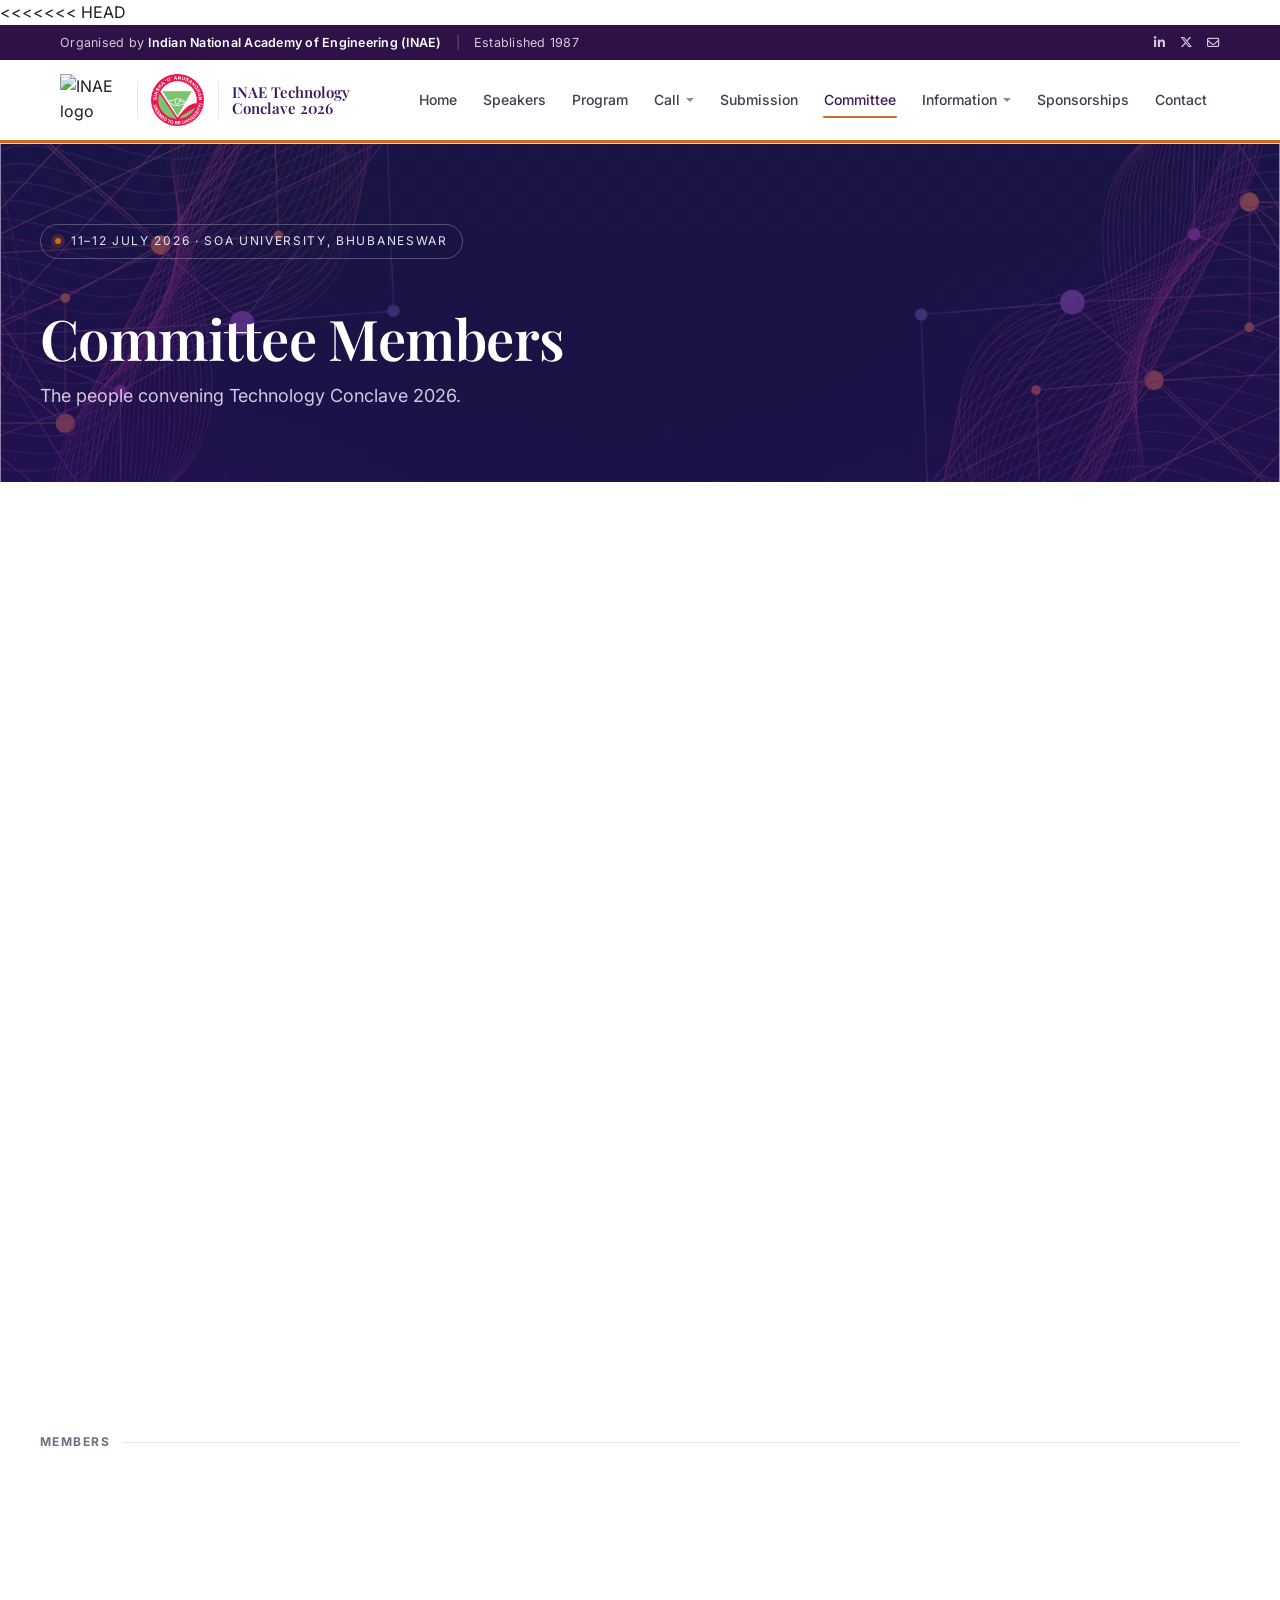
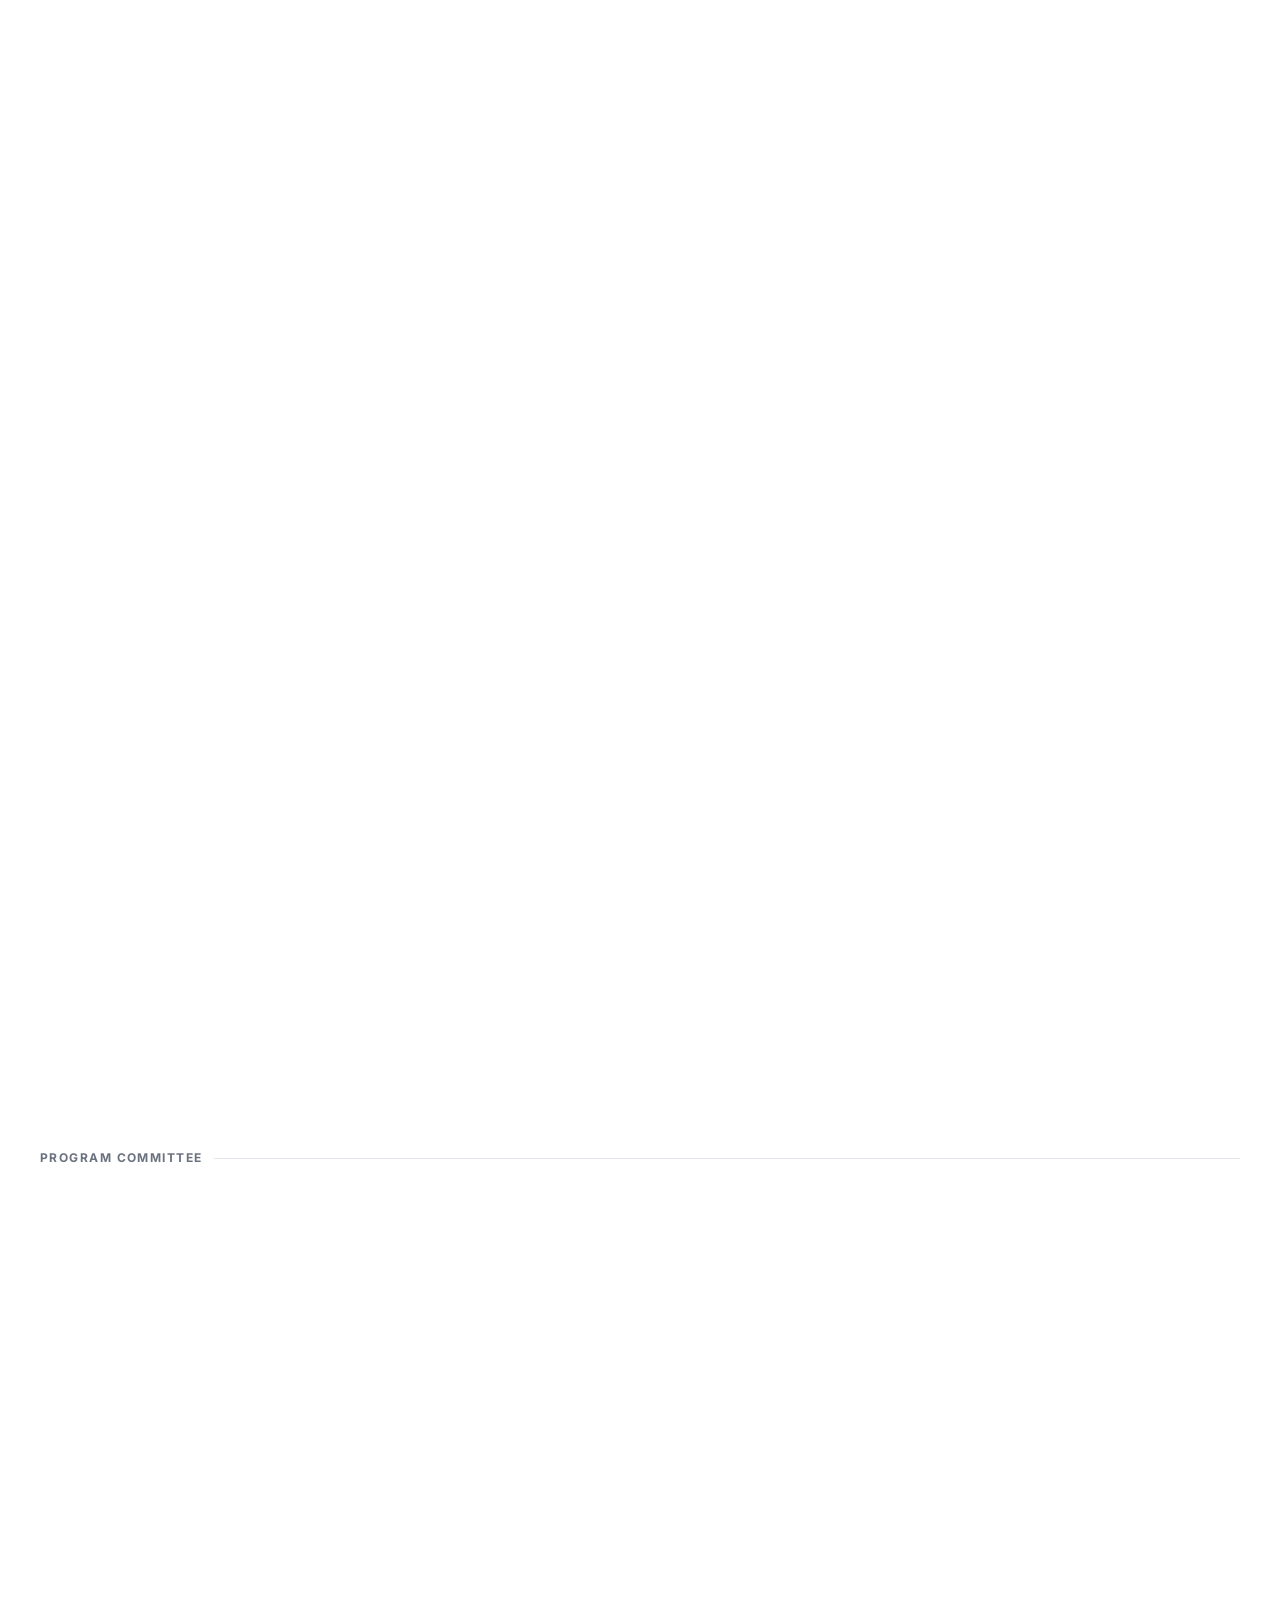
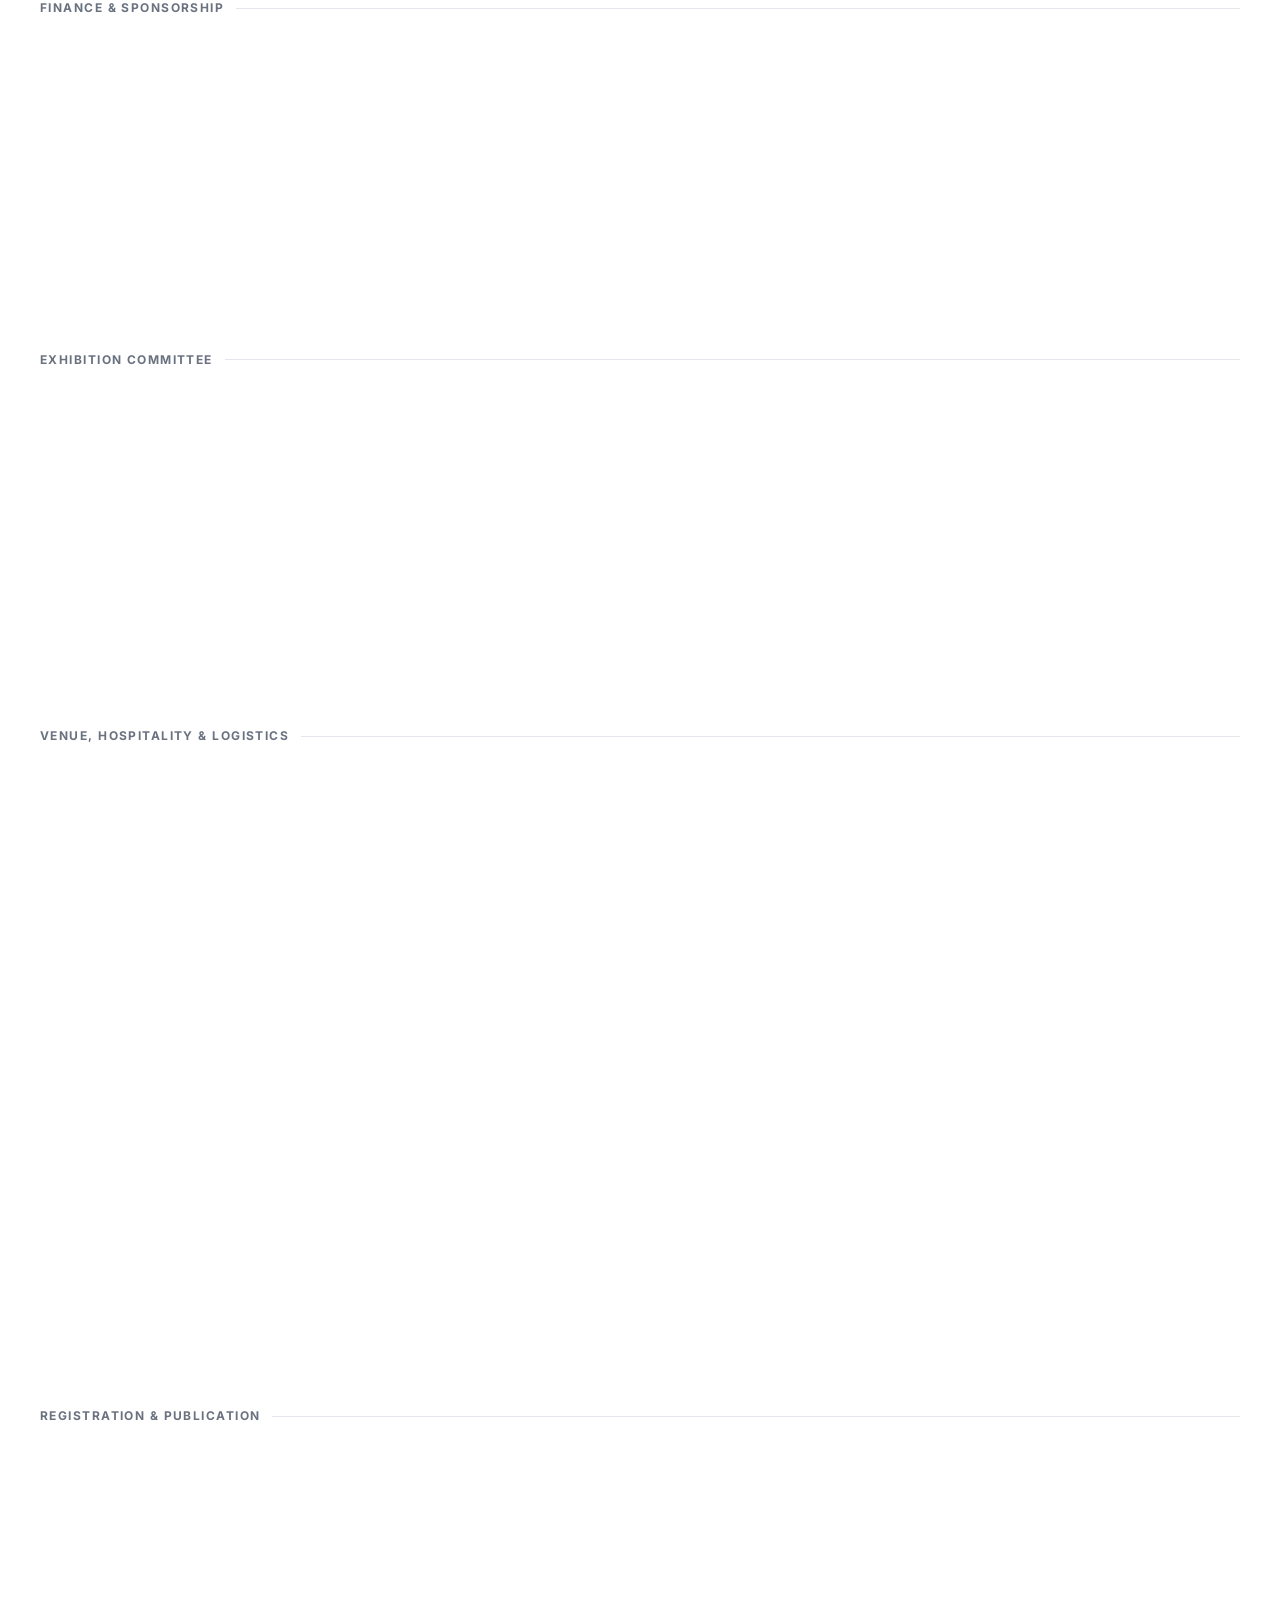
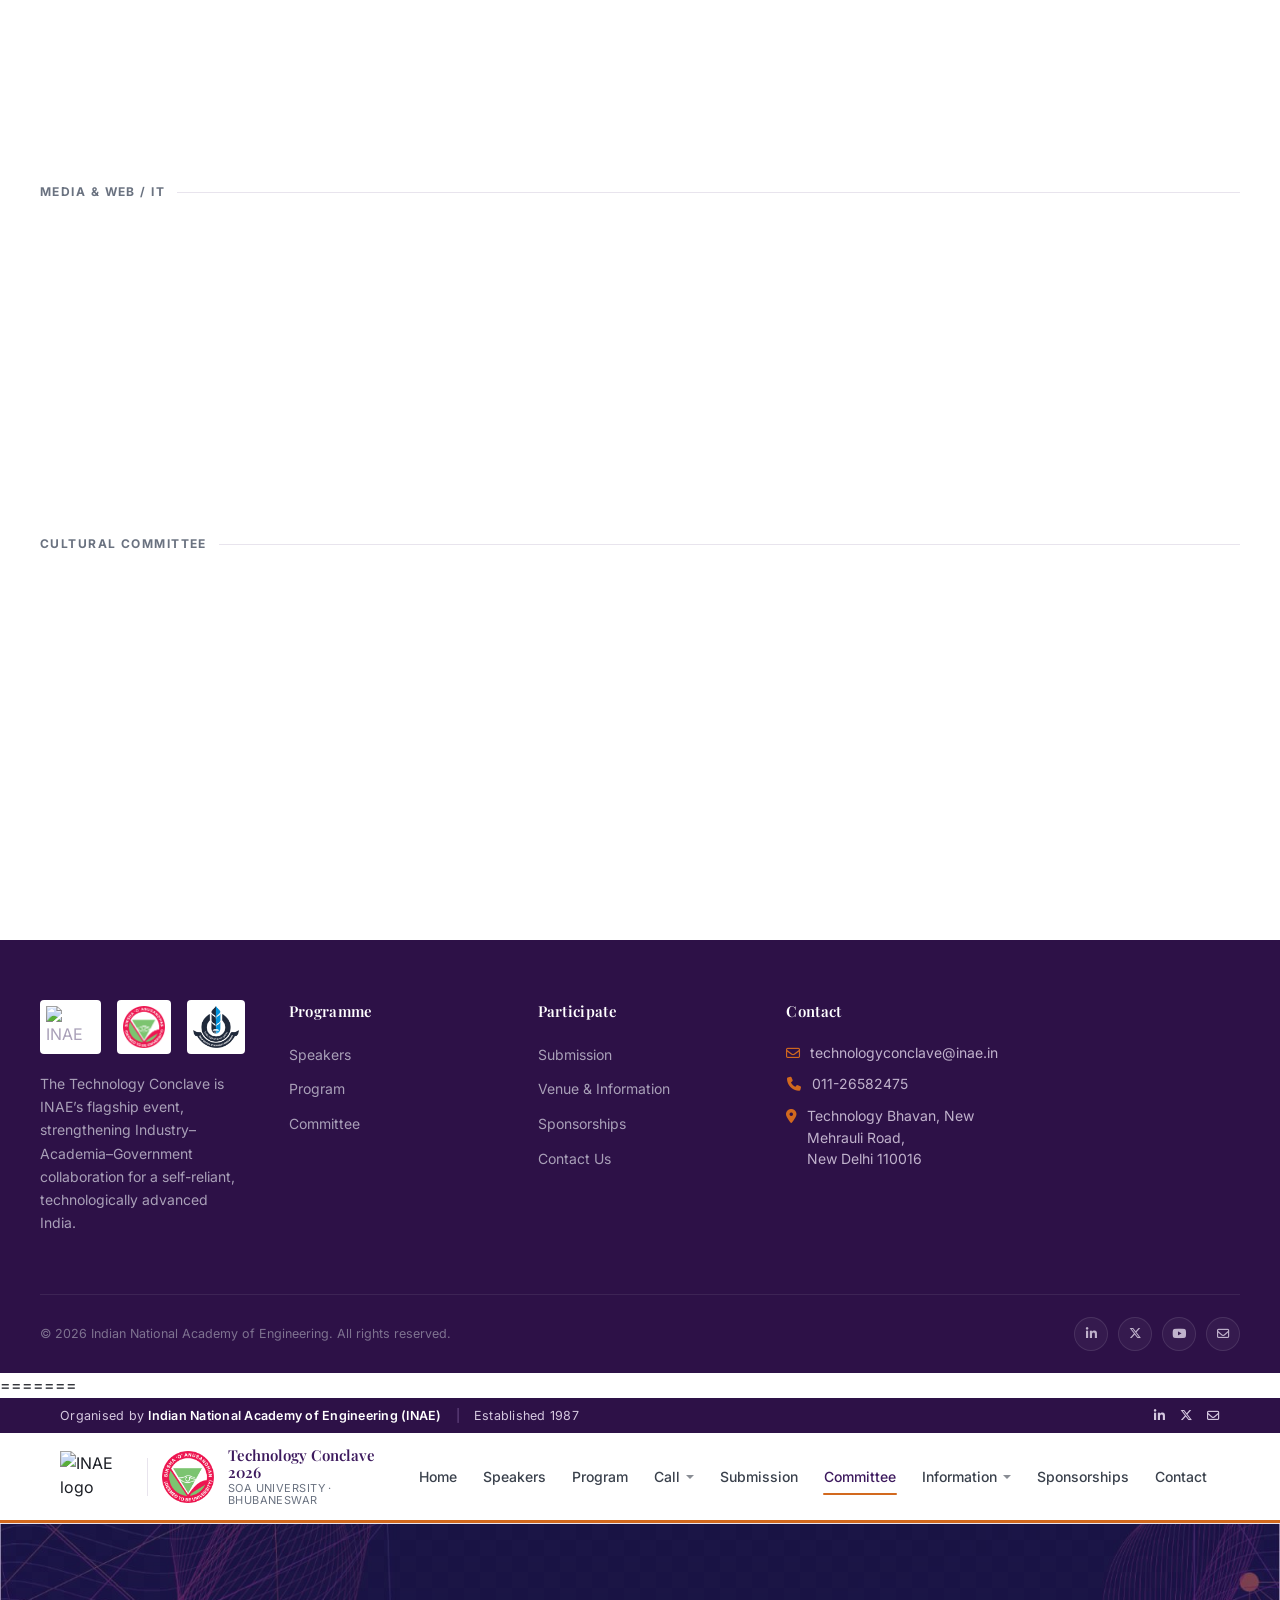
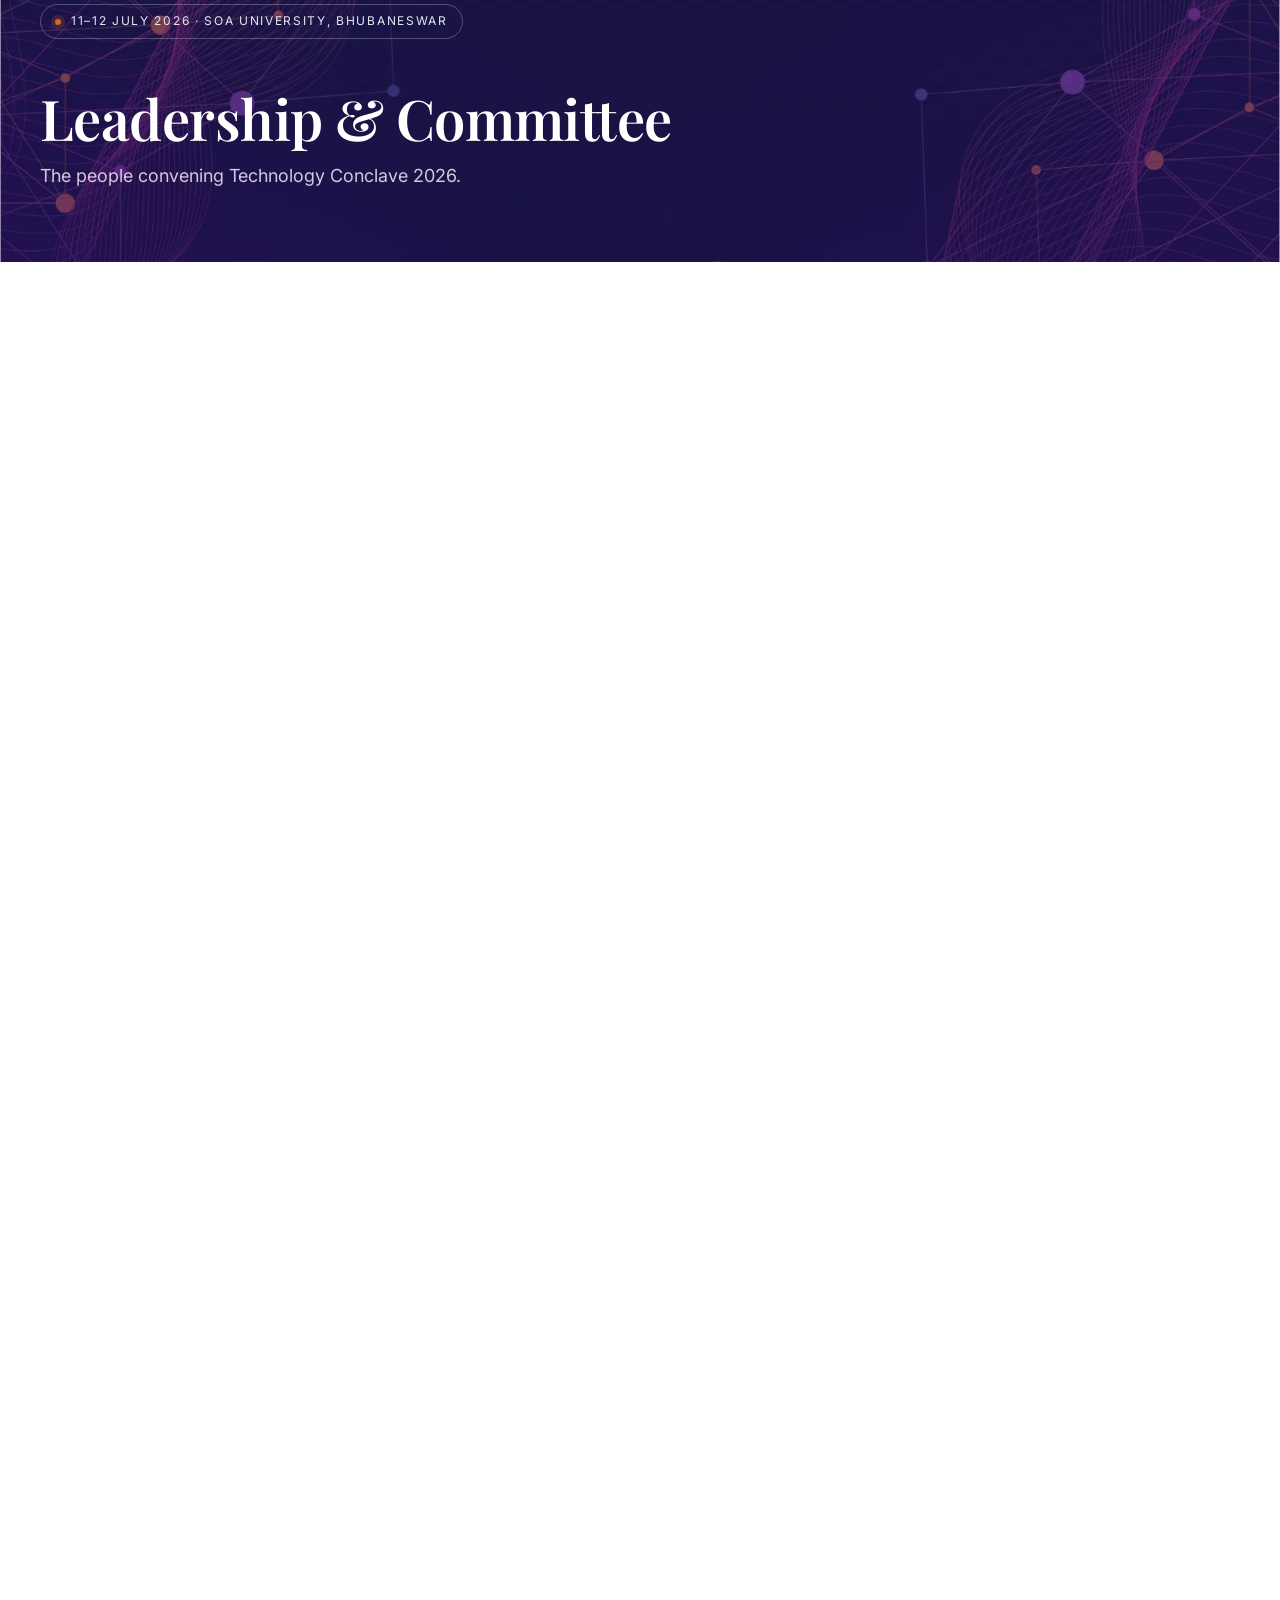
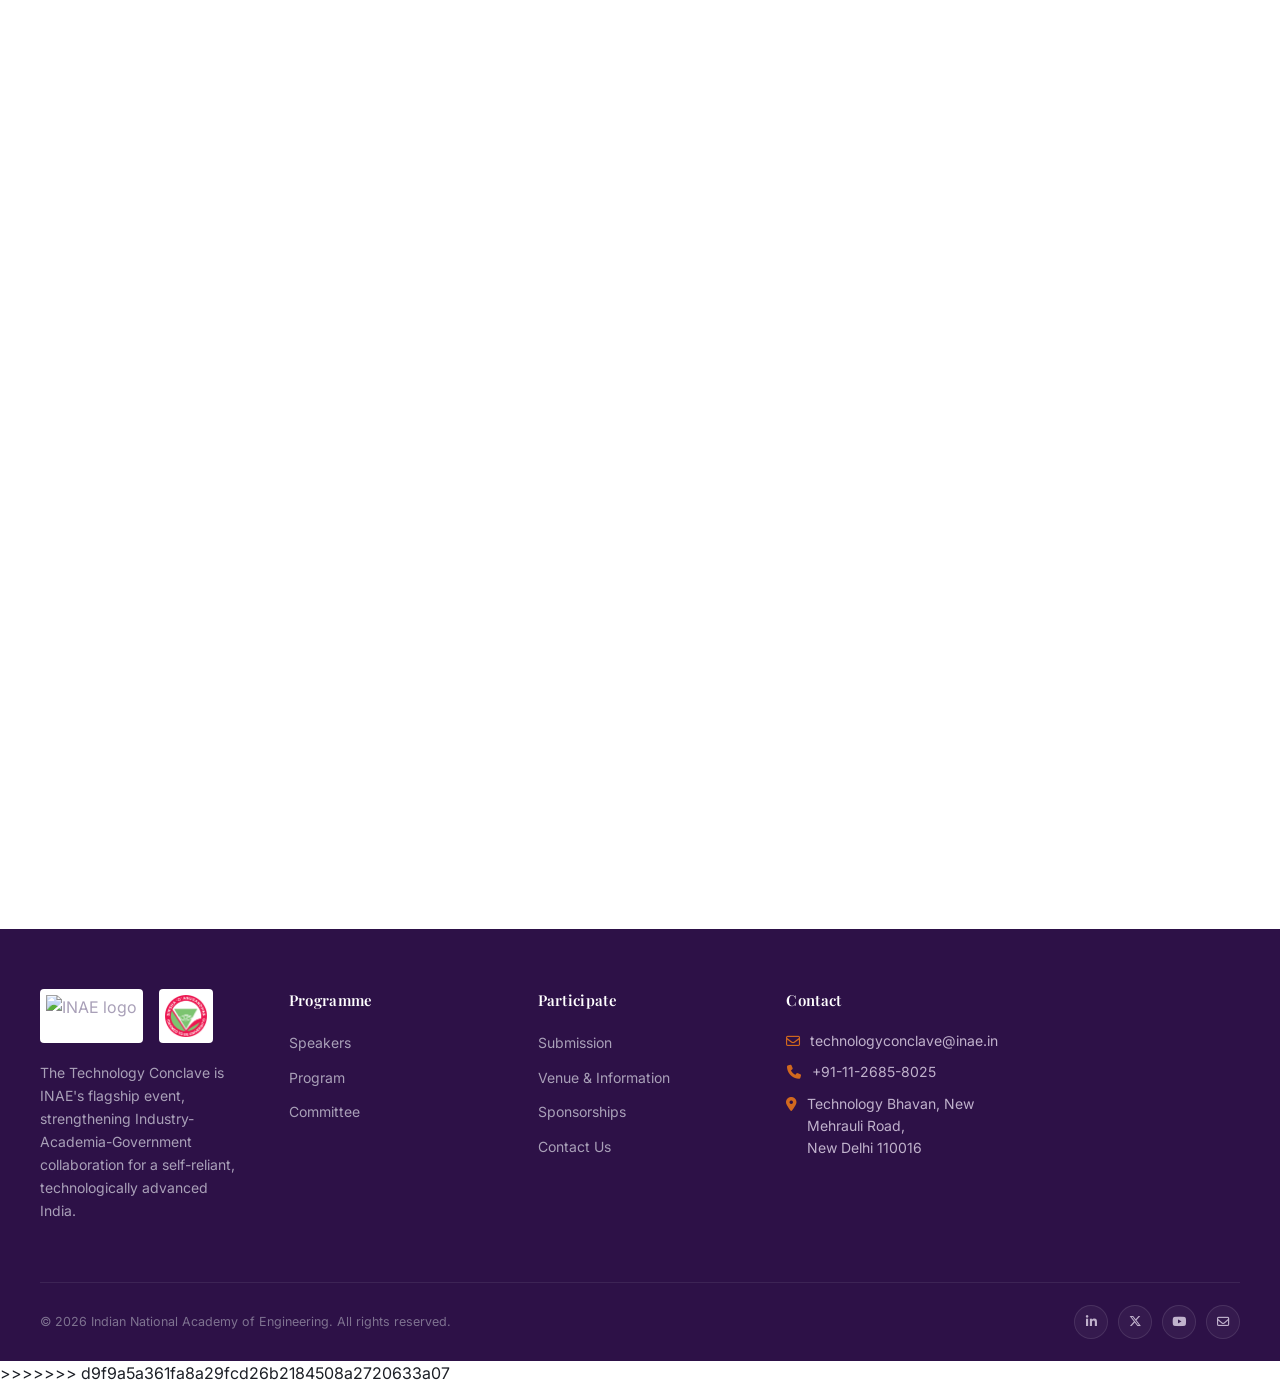
==== commit 4819bc19: "Merge remote and local changes" ====
--- a/committee.html
+++ b/committee.html
@@ -1,5 +1,6 @@
 <!doctype html>
 <html lang="en">
+<<<<<<< HEAD
 
 <head>
   <meta charset="utf-8" />
@@ -483,4 +484,281 @@
   <script src="script.js"></script>
 </body>
 
+=======
+<head>
+<meta charset="utf-8" />
+<meta name="viewport" content="width=device-width,initial-scale=1" />
+<title>Committee - INAE Technology Conclave 2026</title>
+<meta name="description" content="The 2nd INAE Technology Conclave, 11–12 July 2026, at SOA University, Bhubaneswar. Organised by the Indian National Academy of Engineering." />
+<link rel="preconnect" href="https://fonts.googleapis.com" />
+<link rel="preconnect" href="https://fonts.gstatic.com" crossorigin />
+<link href="https://fonts.googleapis.com/css2?family=Inter:wght@400;500;600;700&family=Playfair+Display:wght@500;600;700&display=swap" rel="stylesheet" />
+<link rel="stylesheet" href="https://cdnjs.cloudflare.com/ajax/libs/font-awesome/6.5.2/css/all.min.css" />
+<link rel="stylesheet" href="styles.css" />
+</head>
+<body>
+<!-- Utility bar -->
+<div class="utility" role="complementary" aria-label="Site utility bar">
+  <div class="utility-inner">
+    <div class="utility-left">
+      <span>Organised by <strong style="color:#fff;font-weight:600">Indian National Academy of Engineering (INAE)</strong></span>
+      <span class="sep">|</span>
+      <span>Established 1987</span>
+    </div>
+    <div class="utility-right" aria-label="Social links">
+      <a href="https://www.linkedin.com/" aria-label="LinkedIn"><i class="fab fa-linkedin-in"></i></a>
+      <a href="https://x.com/" aria-label="Twitter / X"><i class="fa-brands fa-x-twitter"></i></a>
+      <a href="mailto:technologyconclave@inae.in" aria-label="Email"><i class="fa-regular fa-envelope"></i></a>
+    </div>
+  </div>
+</div>
+<!-- Sticky nav -->
+<header class="nav" id="nav">
+  <div class="nav-inner">
+    <a class="brand" href="index.html" aria-label="INAE Technology Conclave 2026 home">
+      <img src="assets/logos/inae.jpg" alt="INAE logo" />
+      <span class="divider" aria-hidden="true"></span>
+      <img src="assets/logos/soa.webp" alt="SOA University logo" />
+      <div class="brand-text">
+        <span class="b1">Technology Conclave 2026</span>
+        <span class="b2">SOA University &middot; Bhubaneswar</span>
+      </div>
+    </a>
+    <nav class="nav-links" aria-label="Primary">
+      <a href="index.html">Home</a>
+      <a href="speakers.html">Speakers</a>
+      <a href="program.html">Program</a>
+      <div class="has-dropdown">
+        <a href="#" aria-haspopup="true">Call</a>
+        <div class="nav-dropdown" role="menu">
+          <a href="assets/calls/extended-abstracts.pdf" target="_blank" rel="noopener" role="menuitem"><i class="fa-regular fa-file-pdf"></i>Extended Abstracts</a>
+          <a href="assets/calls/posters.pdf" target="_blank" rel="noopener" role="menuitem"><i class="fa-regular fa-file-pdf"></i>Posters</a>
+          <a href="assets/calls/startup-display.pdf" target="_blank" rel="noopener" role="menuitem"><i class="fa-regular fa-file-pdf"></i>Startup Display</a>
+        </div>
+      </div>
+      <a href="submission.html">Submission</a>
+      <a href="committee.html" class="active">Committee</a>
+      <div class="has-dropdown">
+        <a href="information.html" aria-haspopup="true">Information</a>
+        <div class="nav-dropdown" role="menu">
+          <a href="information.html#venue" role="menuitem"><i class="fa-solid fa-location-dot"></i>Venue</a>
+          <a href="information.html#accommodation" role="menuitem"><i class="fa-solid fa-hotel"></i>Accommodation</a>
+          <a href="information.html#adda" role="menuitem"><i class="fa-solid fa-mug-saucer"></i>Adda</a>
+        </div>
+      </div>
+      <a href="sponsorships.html">Sponsorships</a>
+      <a href="contact.html">Contact</a>
+    </nav>
+    <button class="hamburger" aria-label="Open menu" aria-expanded="false" id="hamburger">
+      <i class="fa-solid fa-bars"></i>
+    </button>
+  </div>
+  <div class="accent-stripe" aria-hidden="true"></div>
+  <div class="mobile-menu" id="mobileMenu" aria-label="Mobile navigation">
+    <a href="index.html">Home</a>
+    <a href="speakers.html">Speakers</a>
+    <a href="program.html">Program</a>
+    <div class="mm-group">
+      <div class="mm-group-label">Call</div>
+      <div class="mm-sub">
+        <a href="assets/calls/extended-abstracts.pdf" target="_blank" rel="noopener">Extended Abstracts (PDF)</a>
+        <a href="assets/calls/posters.pdf" target="_blank" rel="noopener">Posters (PDF)</a>
+        <a href="assets/calls/startup-display.pdf" target="_blank" rel="noopener">Startup Display (PDF)</a>
+      </div>
+    </div>
+    <a href="submission.html">Submission</a>
+    <a href="committee.html">Committee</a>
+    <div class="mm-group">
+      <div class="mm-group-label">Information</div>
+      <div class="mm-sub">
+        <a href="information.html#venue">Venue</a>
+        <a href="information.html#accommodation">Accommodation</a>
+        <a href="information.html#adda">Adda</a>
+      </div>
+    </div>
+    <a href="sponsorships.html">Sponsorships</a>
+    <a href="contact.html">Contact Us</a>
+  </div>
+</header>
+<section class="page-hero neural-hero">
+  <div class="page-hero-bg" aria-hidden="true"></div>
+  <div class="page-hero-pattern" aria-hidden="true"></div>
+  <canvas class="neural-canvas" id="heroCanvas" aria-hidden="true"></canvas>
+  <div class="page-hero-inner">
+    <div class="hero-kicker">
+      <span class="dot"></span>
+      <span>11–12 July 2026 · SOA University, Bhubaneswar</span>
+    </div>
+    <h1>Leadership & Committee</h1>
+    <p>The people convening Technology Conclave 2026.</p>
+  </div>
+</section><section id="committee" class="" >
+  <div class="container">
+    <div class="reveal">
+      </div>
+
+    <h3 class="comm-section-title reveal">Patrons &amp; General Chairs</h3>
+    <div class="committee-grid">
+      <div class="comm-card with-photos reveal">
+        <div class="role-label">Chief Patrons</div>
+        <ul>
+          <li><div class="comm-photo"><!-- replace with: <img src="assets/committee/manojranjan-nayak.jpg" alt="Prof. (Dr.) Manojranjan Nayak" /> -->MN</div><div><span class="nm">Prof. (Dr.) Manojranjan Nayak</span><span class="ti">Founder President, SOA University</span></div></li>
+          <li><div class="comm-photo" data-tint="pink"><!-- replace with: <img src="assets/committee/j-d-patil.jpg" alt="Mr. J. D. Patil" /> -->JP</div><div><span class="nm">Mr. J. D. Patil</span><span class="ti">President, INAE</span></div></li>
+        </ul>
+      </div>
+      <div class="comm-card with-photos reveal">
+        <div class="role-label">Patrons</div>
+        <ul>
+          <li><div class="comm-photo" data-tint="orange"><!-- replace with: <img src="assets/committee/damodar-acharya.jpg" alt="Prof. Damodar Acharya" /> -->DA</div><div><span class="nm">Prof. Damodar Acharya</span><span class="ti">Chairman, INAE Bhubaneswar Chapter; International Advisory Board, SOA University</span></div></li>
+          <li><div class="comm-photo"><!-- replace with: <img src="assets/committee/santanu-choudhury.jpg" alt="Prof. Santanu Choudhury" /> -->SC</div><div><span class="nm">Prof. Santanu Choudhury</span><span class="ti">Vice President, INAE; Dean, School of Advanced Computing, Ashoka University</span></div></li>
+        </ul>
+      </div>
+      <div class="comm-card with-photos reveal">
+        <div class="role-label">General Chairs</div>
+        <ul>
+          <li><div class="comm-photo" data-tint="pink"><!-- replace with: <img src="assets/committee/pradipta-kumar-nanda.jpg" alt="Prof. Pradipta Kumar Nanda" /> -->PN</div><div><span class="nm">Prof. Pradipta Kumar Nanda</span><span class="ti">Vice Chancellor, SOA University</span></div></li>
+          <li><div class="comm-photo" data-tint="orange"><!-- replace with: <img src="assets/committee/subhransu-ranjan-samantaray.jpg" alt="Prof. Subhransu Ranjan Samantaray" /> -->SS</div><div><span class="nm">Prof. Subhransu Ranjan Samantaray</span><span class="ti">Professor, IIT Bhubaneswar</span></div></li>
+          <li><div class="comm-photo"><!-- replace with: <img src="assets/committee/tapan-kumar-gandhi.jpg" alt="Prof. Tapan Kumar Gandhi" /> -->TG</div><div><span class="nm">Prof. Tapan Kumar Gandhi</span><span class="ti">Professor &amp; Head, Biomedical Engineering, IIT Delhi &amp; AIIMS New Delhi</span></div></li>
+        </ul>
+      </div>
+    </div>
+
+    <h3 class="comm-section-title reveal">Organizing Committee</h3>
+    <div class="committee-grid">
+      <div class="comm-card with-photos span-2 reveal">
+        <div class="role-label">Members</div>
+        <ul style="display:grid;grid-template-columns:1fr 1fr;gap:14px 24px">
+          <li><div class="comm-photo" data-tint="pink"><!-- replace with: <img src="assets/committee/sashi-sekhar-mohanty.jpg" alt="Mr. Sashi Sekhar Mohanty" /> -->SM</div><div><span class="nm">Mr. Sashi Sekhar Mohanty</span><span class="ti">CO &amp; MD, ESSAR</span></div></li>
+          <li><div class="comm-photo" data-tint="orange"><!-- replace with: <img src="assets/committee/barada-kanta-mishra.jpg" alt="Prof. Barada Kanta Mishra" /> -->BM</div><div><span class="nm">Prof. Barada Kanta Mishra</span><span class="ti">Former Director, IIT Goa</span></div></li>
+          <li><div class="comm-photo"><!-- replace with: <img src="assets/committee/shreepad-karmalkar.jpg" alt="Prof. Shreepad Karmalkar" /> -->SK</div><div><span class="nm">Prof. Shreepad Karmalkar</span><span class="ti">Director, IIT Bhubaneswar</span></div></li>
+          <li><div class="comm-photo" data-tint="pink"><!-- replace with: <img src="assets/committee/ramanuj-narayan.jpg" alt="Dr. Ramanuj Narayan" /> -->RN</div><div><span class="nm">Dr. Ramanuj Narayan</span><span class="ti">Director, CSIR-IMMT, Bhubaneswar</span></div></li>
+          <li><div class="comm-photo" data-tint="orange"><!-- replace with: <img src="assets/committee/hirendra-nath-ghosh.jpg" alt="Prof. Hirendra Nath Ghosh" /> -->HG</div><div><span class="nm">Prof. Hirendra Nath Ghosh</span><span class="ti">Director, NISER, Jatani, Bhubaneswar</span></div></li>
+          <li><div class="comm-photo"><!-- replace with: <img src="assets/committee/a-b-pandit.jpg" alt="Prof. A. B. Pandit" /> -->AP</div><div><span class="nm">Prof. A. B. Pandit</span><span class="ti">Vice Chancellor, ICT Mumbai</span></div></li>
+          <li><div class="comm-photo" data-tint="pink"><!-- replace with: <img src="assets/committee/u-c-mohanty.jpg" alt="Prof. U. C. Mohanty" /> -->UM</div><div><span class="nm">Prof. U. C. Mohanty</span><span class="ti">Distinguished Professor, SOA University</span></div></li>
+          <li><div class="comm-photo" data-tint="orange"><!-- replace with: <img src="assets/committee/a-k-tripathy.jpg" alt="Mr. A. K. Tripathy" /> -->AT</div><div><span class="nm">Mr. A. K. Tripathy</span><span class="ti">Ex-Director General, CPRI</span></div></li>
+          <li><div class="comm-photo"><!-- replace with: <img src="assets/committee/ganapati-panda.jpg" alt="Prof. Ganapati Panda" /> -->GP</div><div><span class="nm">Prof. Ganapati Panda</span><span class="ti">Research Advisor, C. V. Raman Global University</span></div></li>
+          <li><div class="comm-photo" data-tint="pink"><!-- replace with: <img src="assets/committee/sunil-k-sarangi.jpg" alt="Prof. Sunil K. Sarangi" /> -->SS</div><div><span class="nm">Prof. Sunil K. Sarangi</span><span class="ti">C. V. Raman Global University</span></div></li>
+          <li><div class="comm-photo" data-tint="orange"><!-- replace with: <img src="assets/committee/p-k-mishra.jpg" alt="Prof. P. K. Mishra" /> -->PM</div><div><span class="nm">Prof. P. K. Mishra</span><span class="ti">Fellow, INAE</span></div></li>
+          <li><div class="comm-photo"><!-- replace with: <img src="assets/committee/manas-kumar-mallick.jpg" alt="Prof. Manas Kumar Mallick" /> -->MM</div><div><span class="nm">Prof. Manas Kumar Mallick</span><span class="ti">Director, SOA University</span></div></li>
+          <li><div class="comm-photo" data-tint="pink"><!-- replace with: <img src="assets/committee/r-p-mohanty.jpg" alt="Prof. R. P. Mohanty" /> -->RM</div><div><span class="nm">Prof. R. P. Mohanty</span><span class="ti">SOA University</span></div></li>
+        </ul>
+      </div>
+      <div class="comm-card with-photos reveal">
+        <div class="role-label">Program Committee</div>
+        <ul>
+          <li><div class="comm-photo" data-tint="orange"><!-- replace with: <img src="assets/committee/jyoti-ranjan-dash.jpg" alt="Prof. Jyoti Ranjan Dash" /> -->JD</div><div><span class="nm">Prof. Jyoti Ranjan Dash</span><span class="ti">Dean Student Welfare, SOA University</span></div></li>
+          <li><div class="comm-photo"><!-- replace with: <img src="assets/committee/renu-sharma.jpg" alt="Prof. Renu Sharma" /> -->RS</div><div><span class="nm">Prof. Renu Sharma</span><span class="ti">Addl. Dean Student Affairs, ITER, SOA</span></div></li>
+          <li><div class="comm-photo" data-tint="pink"><!-- replace with: <img src="assets/committee/venugopal-arumuru.jpg" alt="Prof. Venugopal Arumuru" /> -->VA</div><div><span class="nm">Prof. Venugopal Arumuru</span><span class="ti">IIT Bhubaneswar</span></div></li>
+          <li><div class="comm-photo" data-tint="orange"><!-- replace with: <img src="assets/committee/soumya-prakash-dash.jpg" alt="Prof. Soumya Prakash Dash" /> -->SD</div><div><span class="nm">Prof. Soumya Prakash Dash</span><span class="ti">IIT Bhubaneswar</span></div></li>
+        </ul>
+      </div>
+    </div>
+
+    <h3 class="comm-section-title reveal">Sub-Committees</h3>
+    <div class="committee-grid">
+      <div class="comm-card with-photos reveal">
+        <div class="role-label">Finance &amp; Sponsorship</div>
+        <ul>
+          <li><div class="comm-photo"><!-- replace with: <img src="assets/committee/manas-kumar-mallick.jpg" alt="Prof. Manas Kumar Mallick" /> -->MM</div><div><span class="nm">Prof. Manas Kumar Mallick</span><span class="ti">Director, SOA University</span></div></li>
+          <li><div class="comm-photo" data-tint="pink"><!-- replace with: <img src="assets/committee/sashi-sekhar-mohanty.jpg" alt="Mr. Sashi Sekhar Mohanty" /> -->SM</div><div><span class="nm">Mr. Sashi Sekhar Mohanty</span><span class="ti">CO &amp; MD, ESSAR</span></div></li>
+          <li><div class="comm-photo" data-tint="orange"><!-- replace with: <img src="assets/committee/ranjit-rath.jpg" alt="Dr. Ranjit Rath" /> -->RR</div><div><span class="nm">Dr. Ranjit Rath</span><span class="ti">CMD, Oil India Ltd.</span></div></li>
+          <li><div class="comm-photo"><!-- replace with: <img src="assets/committee/subhransu-samantaray.jpg" alt="Prof. Subhransu Samantaray" /> -->SS</div><div><span class="nm">Prof. Subhransu Samantaray</span><span class="ti">IIT Bhubaneswar</span></div></li>
+        </ul>
+      </div>
+      <div class="comm-card with-photos reveal">
+        <div class="role-label">Exhibition Committee</div>
+        <ul>
+          <li><div class="comm-photo" data-tint="pink"><!-- replace with: <img src="assets/committee/smruti-ranjan-pradhan-ias.jpg" alt="Shri Smruti Ranjan Pradhan, IAS" /> -->SI</div><div><span class="nm">Shri Smruti Ranjan Pradhan, IAS</span><span class="ti">CEO, Startup Odisha</span></div></li>
+          <li><div class="comm-photo" data-tint="orange"><!-- replace with: <img src="assets/committee/rashmi-mohapatra.jpg" alt="Shri Rashmi Mohapatra" /> -->RM</div><div><span class="nm">Shri Rashmi Mohapatra</span><span class="ti">CEO, World Skill Centre</span></div></li>
+          <li><div class="comm-photo"><!-- replace with: <img src="assets/committee/lopa-mishra-jana.jpg" alt="Prof. Lopa Mishra Jana" /> -->LJ</div><div><span class="nm">Prof. Lopa Mishra Jana</span><span class="ti">CEO, AIC-SOA Foundation</span></div></li>
+          <li><div class="comm-photo" data-tint="pink"><!-- replace with: <img src="assets/committee/bijay-kumar-sahu.jpg" alt="Dr. Bijay Kumar Sahu" /> -->BS</div><div><span class="nm">Dr. Bijay Kumar Sahu</span><span class="ti">Sr. Manager &amp; Head, NRDC Outreach</span></div></li>
+        </ul>
+      </div>
+      <div class="comm-card with-photos reveal">
+        <div class="role-label">Venue, Hospitality &amp; Logistics</div>
+        <ul>
+          <li><div class="comm-photo" data-tint="orange"><!-- replace with: <img src="assets/committee/jyoti-ranjan-dash.jpg" alt="Prof. Jyoti Ranjan Dash" /> -->JD</div><div><span class="nm">Prof. Jyoti Ranjan Dash</span><span class="ti">Dean Student Welfare, SOA</span></div></li>
+          <li><div class="comm-photo"><!-- replace with: <img src="assets/committee/sasmita-tripathy.jpg" alt="Prof. Sasmita Tripathy" /> -->ST</div><div><span class="nm">Prof. Sasmita Tripathy</span><span class="ti">ITER, SOA University</span></div></li>
+          <li><div class="comm-photo" data-tint="pink"><!-- replace with: <img src="assets/committee/susant-ranjan-chaini.jpg" alt="Prof. Susant Ranjan Chaini" /> -->SC</div><div><span class="nm">Prof. Susant Ranjan Chaini</span><span class="ti">Dean, SHM, SOADU - Food &amp; Hospitality</span></div></li>
+          <li><div class="comm-photo" data-tint="orange"><!-- replace with: <img src="assets/committee/ranjan-kumar-mallick.jpg" alt="Prof. Ranjan Kumar Mallick" /> -->RM</div><div><span class="nm">Prof. Ranjan Kumar Mallick</span><span class="ti">ITER, SOA - Accommodation</span></div></li>
+          <li><div class="comm-photo"><!-- replace with: <img src="assets/committee/tanmoy-parida.jpg" alt="Prof. Tanmoy Parida" /> -->TP</div><div><span class="nm">Prof. Tanmoy Parida</span><span class="ti">ITER, SOA</span></div></li>
+        </ul>
+      </div>
+      <div class="comm-card with-photos reveal">
+        <div class="role-label">Registration &amp; Publication</div>
+        <ul>
+          <li><div class="comm-photo" data-tint="pink"><!-- replace with: <img src="assets/committee/apul-narayan-dev.jpg" alt="Prof. Apul Narayan Dev" /> -->AD</div><div><span class="nm">Prof. Apul Narayan Dev</span><span class="ti">ITER, SOA - Registration &amp; Publication</span></div></li>
+          <li><div class="comm-photo" data-tint="orange"><!-- replace with: <img src="assets/committee/bharat-jyoti-ranjan-sahoo.jpg" alt="Prof. Bharat Jyoti Ranjan Sahoo" /> -->BS</div><div><span class="nm">Prof. Bharat Jyoti Ranjan Sahoo</span><span class="ti">ITER, SOA - Registration &amp; Publication</span></div></li>
+          <li><div class="comm-photo"><!-- replace with: <img src="assets/committee/sasmita-tripathy.jpg" alt="Prof. Sasmita Tripathy" /> -->ST</div><div><span class="nm">Prof. Sasmita Tripathy</span><span class="ti">ITER, SOA - Publication</span></div></li>
+          <li><div class="comm-photo" data-tint="pink"><!-- replace with: <img src="assets/committee/akshya-verma.jpg" alt="Prof. Akshya Verma" /> -->AV</div><div><span class="nm">Prof. Akshya Verma</span><span class="ti">ITER, SOA - Publication</span></div></li>
+        </ul>
+      </div>
+      <div class="comm-card with-photos reveal">
+        <div class="role-label">Media &amp; Web / IT</div>
+        <ul>
+          <li><div class="comm-photo" data-tint="orange"><!-- replace with: <img src="assets/committee/paresh-das.jpg" alt="Shri Paresh Das" /> -->PD</div><div><span class="nm">Shri Paresh Das</span><span class="ti">Media Committee</span></div></li>
+          <li><div class="comm-photo"><!-- replace with: <img src="assets/committee/subhadarshini-mishra.jpg" alt="Ms. Subhadarshini Mishra" /> -->SM</div><div><span class="nm">Ms. Subhadarshini Mishra</span><span class="ti">Media Committee</span></div></li>
+          <li><div class="comm-photo" data-tint="pink"><!-- replace with: <img src="assets/committee/anish-annewva.jpg" alt="Mr. Anish Annewva" /> -->AA</div><div><span class="nm">Mr. Anish Annewva</span><span class="ti">Web &amp; IT Committee</span></div></li>
+        </ul>
+      </div>
+      <div class="comm-card with-photos reveal">
+        <div class="role-label">Cultural Committee</div>
+        <ul>
+          <li><div class="comm-photo" data-tint="orange"><!-- replace with: <img src="assets/committee/abhijeet-choudhury.jpg" alt="Dr. Abhijeet Choudhury" /> -->AC</div><div><span class="nm">Dr. Abhijeet Choudhury</span><span class="ti">ITER, SOA University</span></div></li>
+          <li><div class="comm-photo"><!-- replace with: <img src="assets/committee/prem-purusottam-jena.jpg" alt="Mr. Prem Purusottam Jena" /> -->PJ</div><div><span class="nm">Mr. Prem Purusottam Jena</span><span class="ti">ITER, SOA University</span></div></li>
+          <li><div class="comm-photo" data-tint="pink"><!-- replace with: <img src="assets/committee/shiv-pattanaik.jpg" alt="Mr. Shiv Pattanaik" /> -->SP</div><div><span class="nm">Mr. Shiv Pattanaik</span><span class="ti">ITER, SOA University</span></div></li>
+        </ul>
+      </div>
+    </div>
+  </div>
+</section>
+<!-- Footer -->
+<footer>
+  <div class="foot-inner">
+    <div class="foot-col">
+      <div class="foot-brand">
+        <img src="assets/logos/inae.jpg" alt="INAE logo" />
+        <img src="assets/logos/soa.webp" alt="SOA University logo" />
+      </div>
+      <p>The Technology Conclave is INAE's flagship event, strengthening Industry-Academia-Government collaboration for a self-reliant, technologically advanced India.</p>
+    </div>
+    <div class="foot-col">
+      <h5>Programme</h5>
+      <ul>
+        <li><a href="speakers.html">Speakers</a></li>
+        <li><a href="program.html">Program</a></li>
+        <li><a href="committee.html">Committee</a></li>
+      </ul>
+    </div>
+    <div class="foot-col">
+      <h5>Participate</h5>
+      <ul>
+        <li><a href="submission.html">Submission</a></li>
+        <li><a href="information.html">Venue &amp; Information</a></li>
+        <li><a href="sponsorships.html">Sponsorships</a></li>
+        <li><a href="contact.html">Contact Us</a></li>
+      </ul>
+    </div>
+    <div class="foot-col">
+      <h5>Contact</h5>
+      <ul class="foot-contact">
+        <li><i class="fa-regular fa-envelope"></i><span>technologyconclave@inae.in</span></li>
+        <li><i class="fa-solid fa-phone"></i><span>+91-11-2685-8025</span></li>
+        <li><i class="fa-solid fa-location-dot"></i><span>Technology Bhavan, New Mehrauli Road,<br/>New Delhi 110016</span></li>
+      </ul>
+    </div>
+  </div>
+  <div class="foot-bottom">
+    <div>&copy; 2026 Indian National Academy of Engineering. All rights reserved.</div>
+    <div class="socials" aria-label="Social media">
+      <a href="https://www.linkedin.com/" aria-label="LinkedIn"><i class="fab fa-linkedin-in"></i></a>
+      <a href="https://x.com/" aria-label="Twitter / X"><i class="fa-brands fa-x-twitter"></i></a>
+      <a href="https://www.youtube.com/" aria-label="YouTube"><i class="fa-brands fa-youtube"></i></a>
+      <a href="mailto:technologyconclave@inae.in" aria-label="Email"><i class="fa-regular fa-envelope"></i></a>
+    </div>
+  </div>
+</footer>
+<script src="script.js"></script>
+</body>
+>>>>>>> d9f9a5a361fa8a29fcd26b2184508a2720633a07
 </html>
--- a/styles.css
+++ b/styles.css
@@ -160,7 +160,10 @@
 .speaker-card:hover{transform:translateY(-3px);box-shadow:0 18px 36px -22px rgba(61,26,94,.22)}
 .avatar{width:110px;height:110px;margin:0 auto 18px;border-radius:50%;background:linear-gradient(135deg, var(--navy), var(--navy-3));color:#fff;display:flex;align-items:center;justify-content:center;font-family:var(--serif);font-weight:600;font-size:34px;position:relative;letter-spacing:.02em}
 .avatar::after{content:"";position:absolute;inset:-5px;border:1px solid var(--rule);border-radius:50%}
+<<<<<<< HEAD
 .avatar img{width:100%;height:100%;object-fit:cover;border-radius:50%}
+=======
+>>>>>>> d9f9a5a361fa8a29fcd26b2184508a2720633a07
 .speaker-card h4{font-family:var(--serif);font-weight:600;font-size:18px;color:var(--navy);margin:0 0 4px;line-height:1.3}
 .speaker-card .role{font-size:13.5px;color:var(--saffron);font-weight:600;margin:0 0 6px}
 .speaker-card .inst{font-size:13px;color:var(--muted);margin:0;line-height:1.45}
@@ -352,10 +355,17 @@
 
 /* Home teaser cards */
 .home-teaser-grid{display:grid;grid-template-columns:repeat(4, 1fr);gap:20px}
+<<<<<<< HEAD
 .teaser-card{background:#fff;border:1px solid var(--rule);border-radius:6px;padding:28px 24px;display:flex;flex-direction:column;align-items:center;text-align:center;gap:10px;transition:transform .25s, box-shadow .25s, border-color .25s;text-decoration:none;color:inherit;position:relative;overflow:hidden}
 .teaser-card::before{content:"";position:absolute;left:0;right:0;bottom:0;height:3px;background:var(--saffron);transform:scaleX(0);transform-origin:center;transition:transform .3s}
 .teaser-card:hover{transform:translateY(-4px);box-shadow:0 20px 40px -24px rgba(61,26,94,.22);border-color:var(--saffron)}
 .teaser-card:hover::before{transform:scaleX(1)}
+=======
+.teaser-card{background:#fff;border:1px solid var(--rule);border-radius:6px;padding:28px 24px;display:flex;flex-direction:column;gap:10px;transition:transform .25s, box-shadow .25s, border-color .25s;text-decoration:none;color:inherit;position:relative;overflow:hidden}
+.teaser-card::before{content:"";position:absolute;left:0;top:0;bottom:0;width:3px;background:var(--saffron);transform:scaleY(0);transform-origin:bottom;transition:transform .3s}
+.teaser-card:hover{transform:translateY(-4px);box-shadow:0 20px 40px -24px rgba(61,26,94,.22);border-color:var(--saffron)}
+.teaser-card:hover::before{transform:scaleY(1);transform-origin:top}
+>>>>>>> d9f9a5a361fa8a29fcd26b2184508a2720633a07
 .teaser-num{font-family:var(--serif);font-weight:600;font-size:42px;line-height:1;color:var(--navy);letter-spacing:-.02em}
 .teaser-card h3{font-family:var(--serif);font-weight:600;color:var(--navy);font-size:18px;margin:4px 0 0}
 .teaser-card p{margin:0;color:var(--ink-2);font-size:13.5px;flex:1}
@@ -504,8 +514,13 @@
 .page-hero-inner{position:relative;z-index:2}
 
 /* ==================== HERO — SPACIOUS & RESPONSIVE ==================== */
+<<<<<<< HEAD
 .hero{padding:clamp(80px,10vw,130px) var(--pad-x) clamp(72px,8vw,110px);min-height:0;display:block}
 .hero-inner{width:100%;max-width:var(--maxw);margin:0 auto}
+=======
+.hero{padding:clamp(60px,8vw,100px) var(--pad-x) clamp(60px,8vw,90px);min-height:100svh;display:flex;align-items:center;justify-content:center}
+.hero-inner{width:100%}
+>>>>>>> d9f9a5a361fa8a29fcd26b2184508a2720633a07
 .hero h1{font-size:clamp(32px,6vw,80px);line-height:1.06;margin:0 0 clamp(12px,2vw,22px)}
 .hero .tagline{font-size:clamp(14px,1.8vw,20px);max-width:min(760px,90%);margin:0 auto clamp(12px,2vw,20px)}
 .hero .meta{
@@ -677,6 +692,7 @@
 
 /* ==================== CONTACT CARD HEIGHT FIX ==================== */
 .contact-card{height:auto}
+<<<<<<< HEAD
 
 
 /* ==================== COMMITTEE MEMBER ALIGNMENT FIX ==================== */
@@ -739,3 +755,5 @@
 @media(max-width:600px){
   .comm-card.with-photos.span-2 ul{grid-template-columns:1fr}
 }
+=======
+>>>>>>> d9f9a5a361fa8a29fcd26b2184508a2720633a07
--- a/styles.css
+++ b/styles.css
@@ -160,7 +160,10 @@
 .speaker-card:hover{transform:translateY(-3px);box-shadow:0 18px 36px -22px rgba(61,26,94,.22)}
 .avatar{width:110px;height:110px;margin:0 auto 18px;border-radius:50%;background:linear-gradient(135deg, var(--navy), var(--navy-3));color:#fff;display:flex;align-items:center;justify-content:center;font-family:var(--serif);font-weight:600;font-size:34px;position:relative;letter-spacing:.02em}
 .avatar::after{content:"";position:absolute;inset:-5px;border:1px solid var(--rule);border-radius:50%}
+<<<<<<< HEAD
 .avatar img{width:100%;height:100%;object-fit:cover;border-radius:50%}
+=======
+>>>>>>> d9f9a5a361fa8a29fcd26b2184508a2720633a07
 .speaker-card h4{font-family:var(--serif);font-weight:600;font-size:18px;color:var(--navy);margin:0 0 4px;line-height:1.3}
 .speaker-card .role{font-size:13.5px;color:var(--saffron);font-weight:600;margin:0 0 6px}
 .speaker-card .inst{font-size:13px;color:var(--muted);margin:0;line-height:1.45}
@@ -352,10 +355,17 @@
 
 /* Home teaser cards */
 .home-teaser-grid{display:grid;grid-template-columns:repeat(4, 1fr);gap:20px}
+<<<<<<< HEAD
 .teaser-card{background:#fff;border:1px solid var(--rule);border-radius:6px;padding:28px 24px;display:flex;flex-direction:column;align-items:center;text-align:center;gap:10px;transition:transform .25s, box-shadow .25s, border-color .25s;text-decoration:none;color:inherit;position:relative;overflow:hidden}
 .teaser-card::before{content:"";position:absolute;left:0;right:0;bottom:0;height:3px;background:var(--saffron);transform:scaleX(0);transform-origin:center;transition:transform .3s}
 .teaser-card:hover{transform:translateY(-4px);box-shadow:0 20px 40px -24px rgba(61,26,94,.22);border-color:var(--saffron)}
 .teaser-card:hover::before{transform:scaleX(1)}
+=======
+.teaser-card{background:#fff;border:1px solid var(--rule);border-radius:6px;padding:28px 24px;display:flex;flex-direction:column;gap:10px;transition:transform .25s, box-shadow .25s, border-color .25s;text-decoration:none;color:inherit;position:relative;overflow:hidden}
+.teaser-card::before{content:"";position:absolute;left:0;top:0;bottom:0;width:3px;background:var(--saffron);transform:scaleY(0);transform-origin:bottom;transition:transform .3s}
+.teaser-card:hover{transform:translateY(-4px);box-shadow:0 20px 40px -24px rgba(61,26,94,.22);border-color:var(--saffron)}
+.teaser-card:hover::before{transform:scaleY(1);transform-origin:top}
+>>>>>>> d9f9a5a361fa8a29fcd26b2184508a2720633a07
 .teaser-num{font-family:var(--serif);font-weight:600;font-size:42px;line-height:1;color:var(--navy);letter-spacing:-.02em}
 .teaser-card h3{font-family:var(--serif);font-weight:600;color:var(--navy);font-size:18px;margin:4px 0 0}
 .teaser-card p{margin:0;color:var(--ink-2);font-size:13.5px;flex:1}
@@ -504,8 +514,13 @@
 .page-hero-inner{position:relative;z-index:2}
 
 /* ==================== HERO — SPACIOUS & RESPONSIVE ==================== */
+<<<<<<< HEAD
 .hero{padding:clamp(80px,10vw,130px) var(--pad-x) clamp(72px,8vw,110px);min-height:0;display:block}
 .hero-inner{width:100%;max-width:var(--maxw);margin:0 auto}
+=======
+.hero{padding:clamp(60px,8vw,100px) var(--pad-x) clamp(60px,8vw,90px);min-height:100svh;display:flex;align-items:center;justify-content:center}
+.hero-inner{width:100%}
+>>>>>>> d9f9a5a361fa8a29fcd26b2184508a2720633a07
 .hero h1{font-size:clamp(32px,6vw,80px);line-height:1.06;margin:0 0 clamp(12px,2vw,22px)}
 .hero .tagline{font-size:clamp(14px,1.8vw,20px);max-width:min(760px,90%);margin:0 auto clamp(12px,2vw,20px)}
 .hero .meta{
@@ -677,6 +692,7 @@
 
 /* ==================== CONTACT CARD HEIGHT FIX ==================== */
 .contact-card{height:auto}
+<<<<<<< HEAD
 
 
 /* ==================== COMMITTEE MEMBER ALIGNMENT FIX ==================== */
@@ -739,3 +755,5 @@
 @media(max-width:600px){
   .comm-card.with-photos.span-2 ul{grid-template-columns:1fr}
 }
+=======
+>>>>>>> d9f9a5a361fa8a29fcd26b2184508a2720633a07
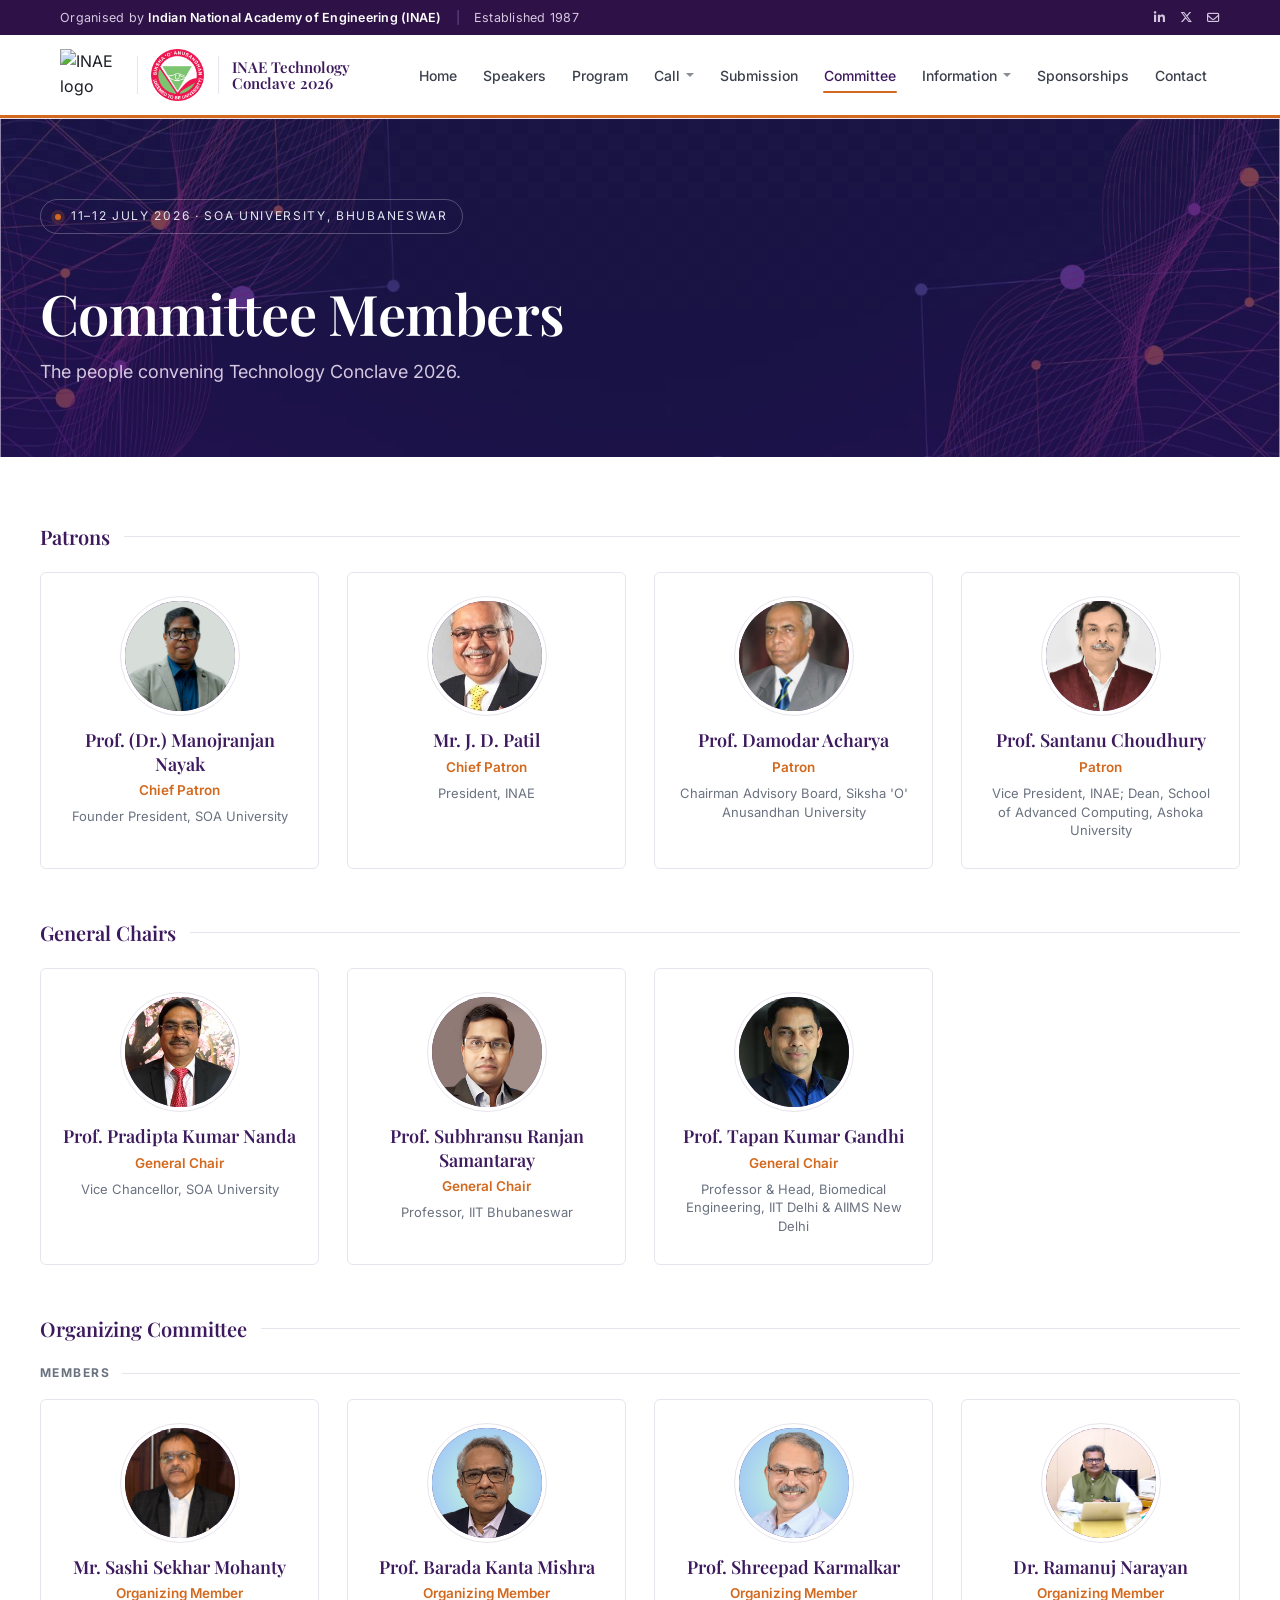
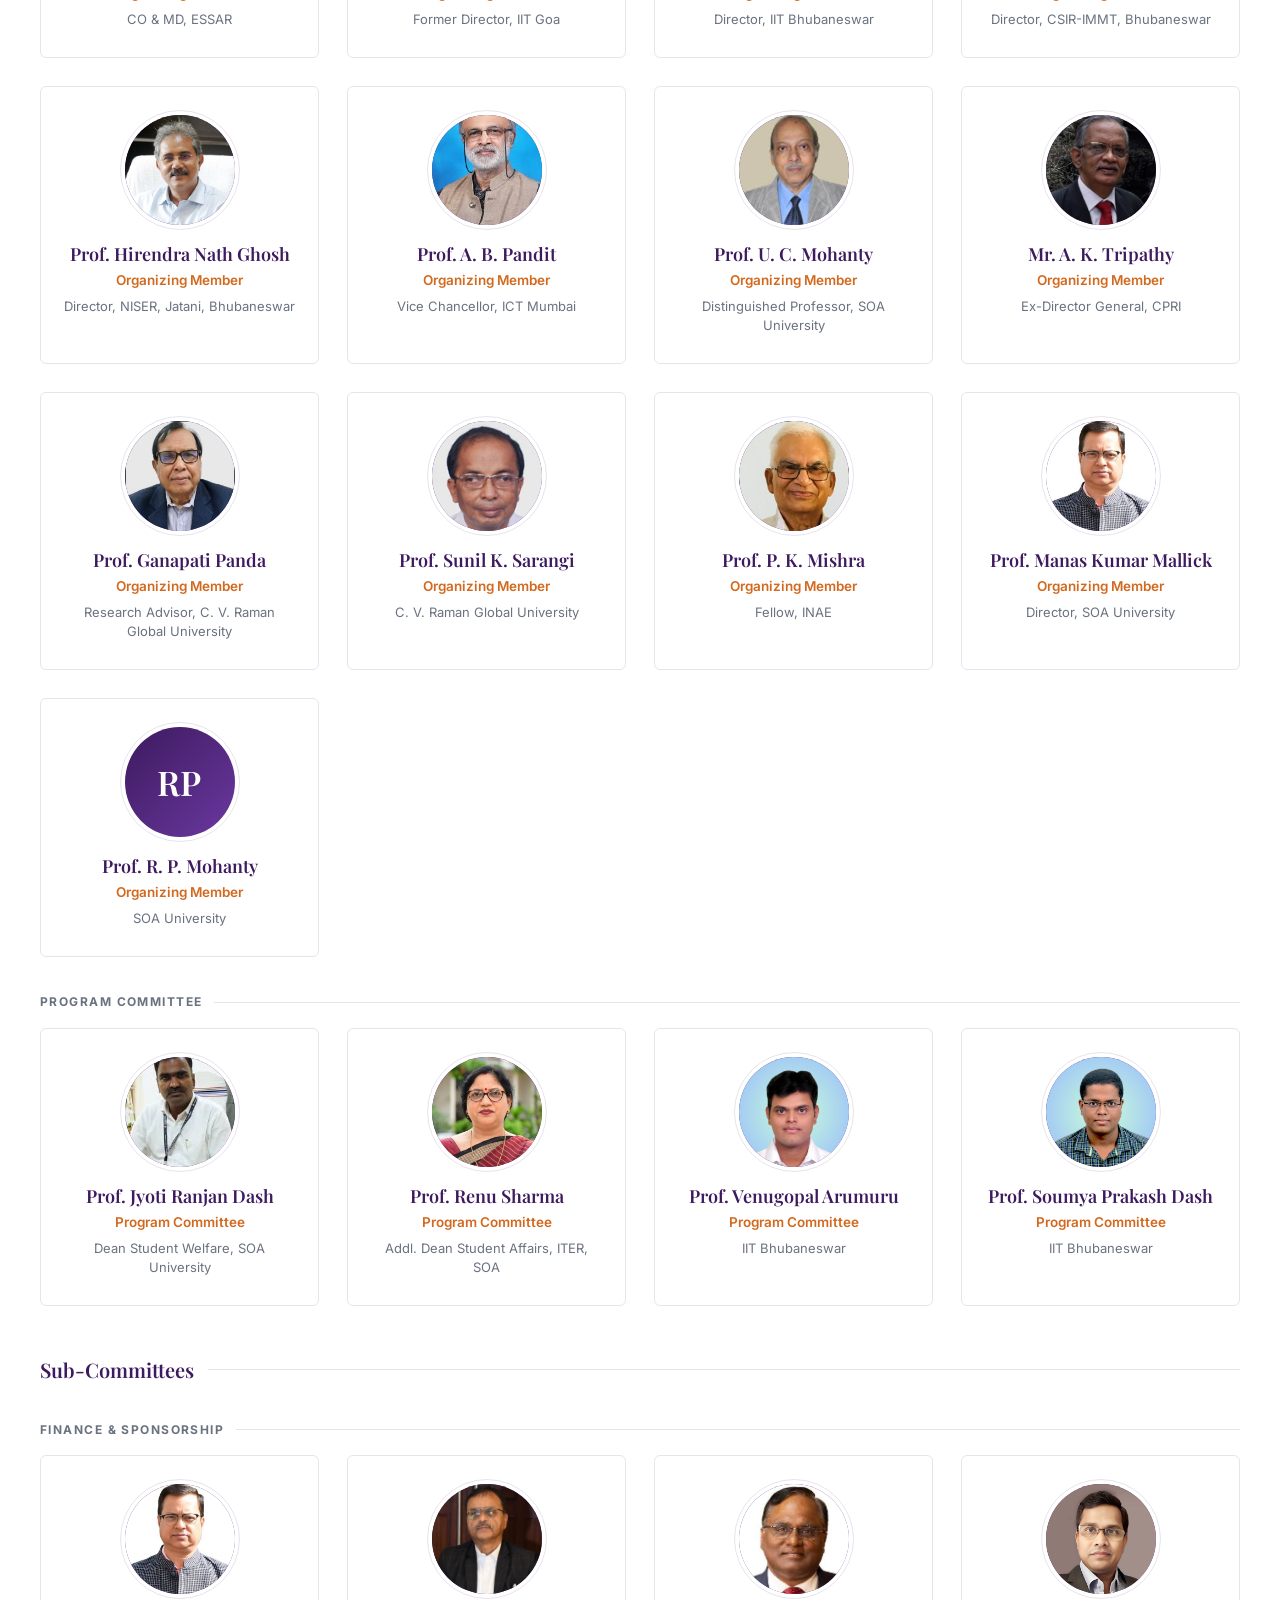
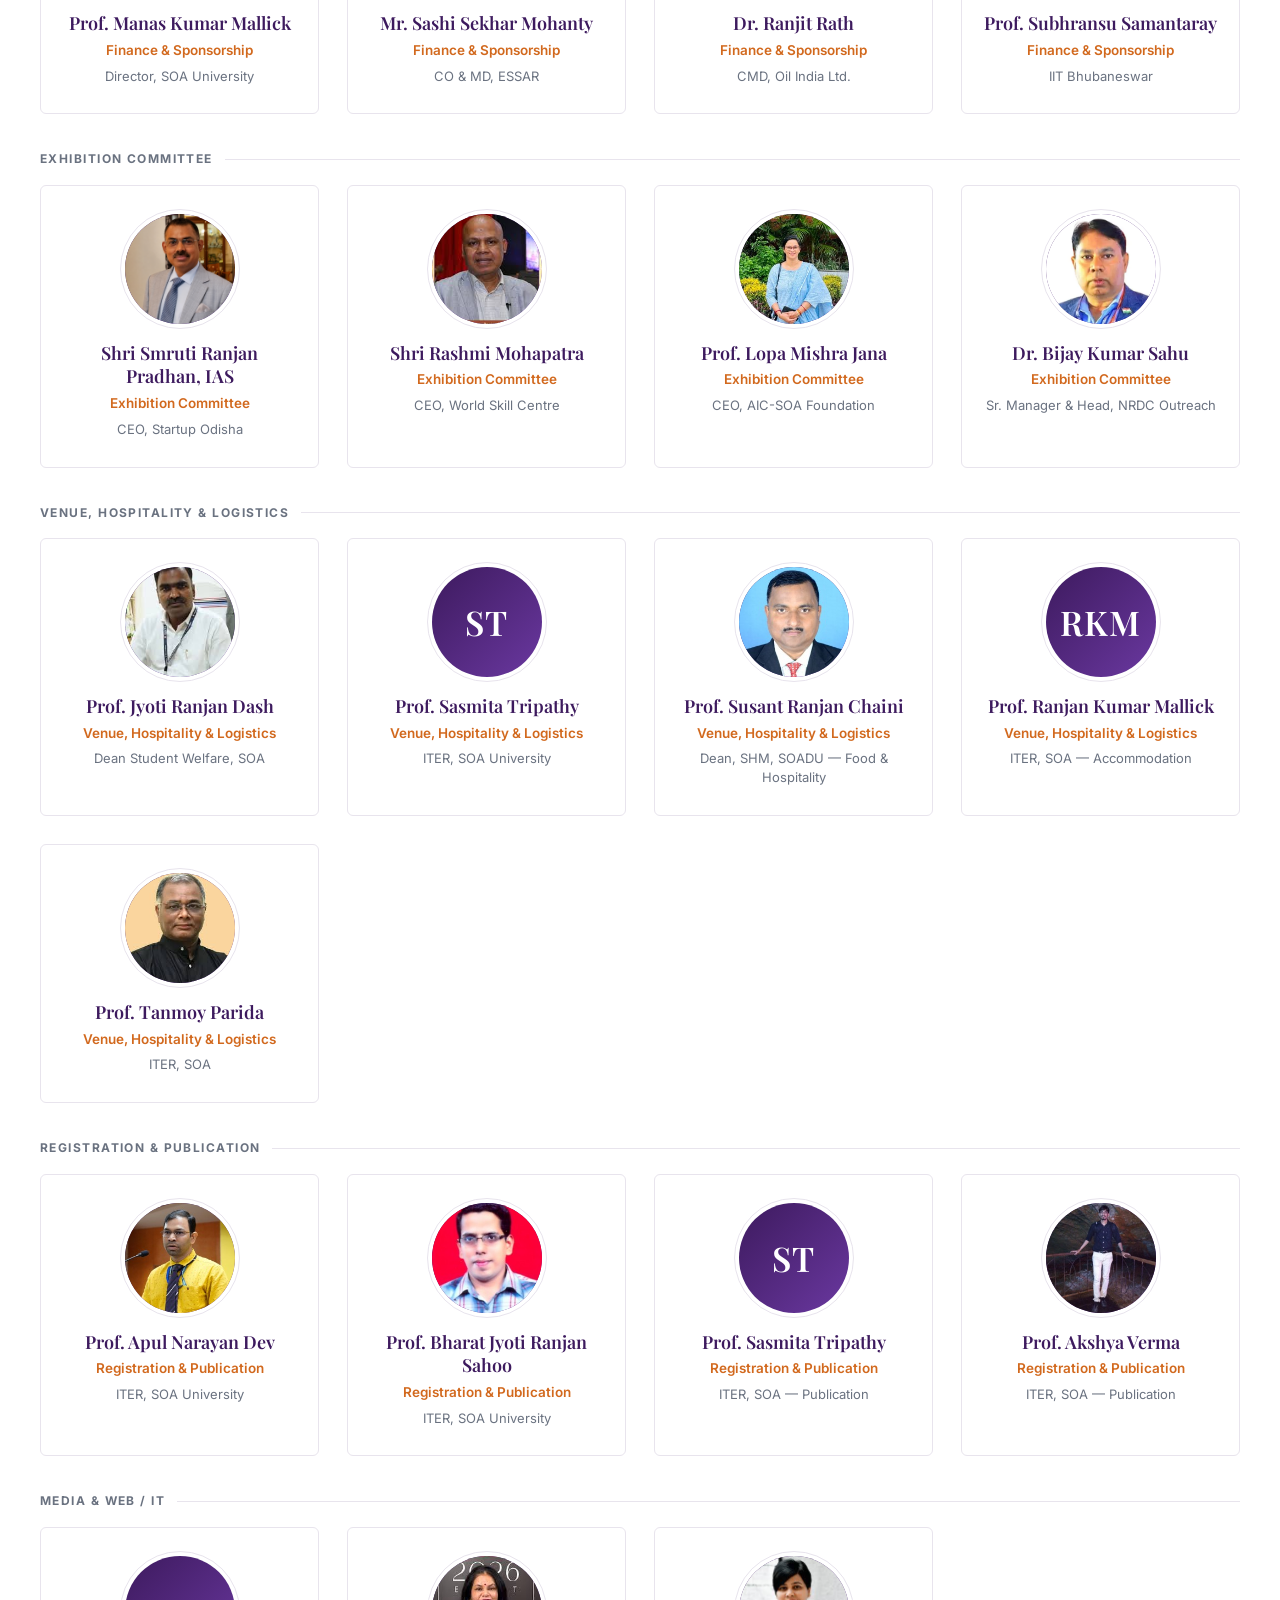
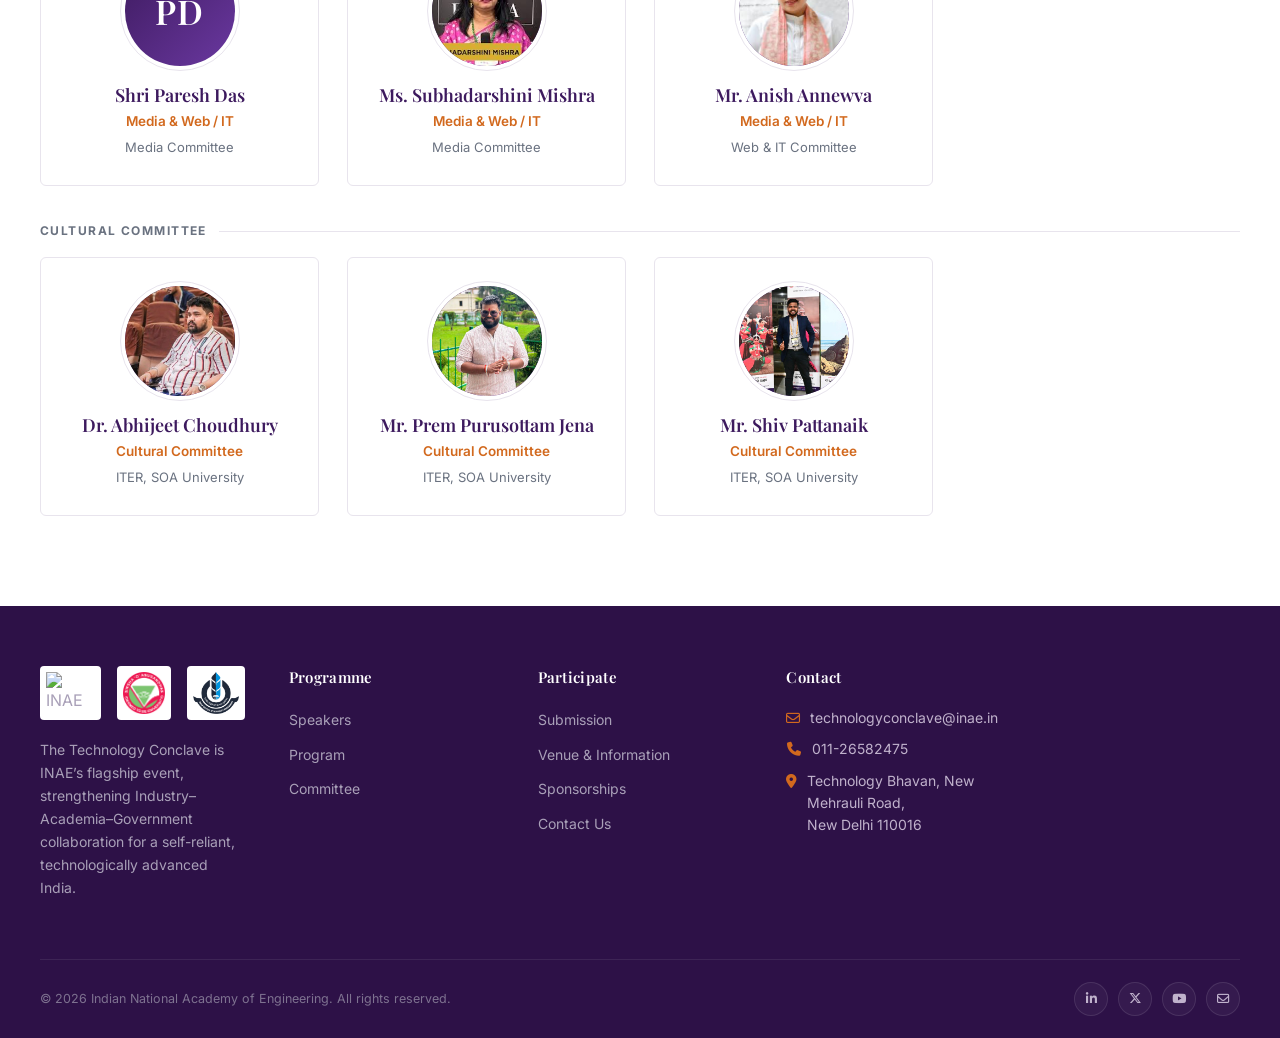
==== commit d82da6fc: "Revert faulty merge commit" ====
--- a/committee.html
+++ b/committee.html
@@ -1,6 +1,5 @@
 <!doctype html>
 <html lang="en">
-<<<<<<< HEAD
 
 <head>
   <meta charset="utf-8" />
@@ -484,281 +483,4 @@
   <script src="script.js"></script>
 </body>
 
-=======
-<head>
-<meta charset="utf-8" />
-<meta name="viewport" content="width=device-width,initial-scale=1" />
-<title>Committee - INAE Technology Conclave 2026</title>
-<meta name="description" content="The 2nd INAE Technology Conclave, 11–12 July 2026, at SOA University, Bhubaneswar. Organised by the Indian National Academy of Engineering." />
-<link rel="preconnect" href="https://fonts.googleapis.com" />
-<link rel="preconnect" href="https://fonts.gstatic.com" crossorigin />
-<link href="https://fonts.googleapis.com/css2?family=Inter:wght@400;500;600;700&family=Playfair+Display:wght@500;600;700&display=swap" rel="stylesheet" />
-<link rel="stylesheet" href="https://cdnjs.cloudflare.com/ajax/libs/font-awesome/6.5.2/css/all.min.css" />
-<link rel="stylesheet" href="styles.css" />
-</head>
-<body>
-<!-- Utility bar -->
-<div class="utility" role="complementary" aria-label="Site utility bar">
-  <div class="utility-inner">
-    <div class="utility-left">
-      <span>Organised by <strong style="color:#fff;font-weight:600">Indian National Academy of Engineering (INAE)</strong></span>
-      <span class="sep">|</span>
-      <span>Established 1987</span>
-    </div>
-    <div class="utility-right" aria-label="Social links">
-      <a href="https://www.linkedin.com/" aria-label="LinkedIn"><i class="fab fa-linkedin-in"></i></a>
-      <a href="https://x.com/" aria-label="Twitter / X"><i class="fa-brands fa-x-twitter"></i></a>
-      <a href="mailto:technologyconclave@inae.in" aria-label="Email"><i class="fa-regular fa-envelope"></i></a>
-    </div>
-  </div>
-</div>
-<!-- Sticky nav -->
-<header class="nav" id="nav">
-  <div class="nav-inner">
-    <a class="brand" href="index.html" aria-label="INAE Technology Conclave 2026 home">
-      <img src="assets/logos/inae.jpg" alt="INAE logo" />
-      <span class="divider" aria-hidden="true"></span>
-      <img src="assets/logos/soa.webp" alt="SOA University logo" />
-      <div class="brand-text">
-        <span class="b1">Technology Conclave 2026</span>
-        <span class="b2">SOA University &middot; Bhubaneswar</span>
-      </div>
-    </a>
-    <nav class="nav-links" aria-label="Primary">
-      <a href="index.html">Home</a>
-      <a href="speakers.html">Speakers</a>
-      <a href="program.html">Program</a>
-      <div class="has-dropdown">
-        <a href="#" aria-haspopup="true">Call</a>
-        <div class="nav-dropdown" role="menu">
-          <a href="assets/calls/extended-abstracts.pdf" target="_blank" rel="noopener" role="menuitem"><i class="fa-regular fa-file-pdf"></i>Extended Abstracts</a>
-          <a href="assets/calls/posters.pdf" target="_blank" rel="noopener" role="menuitem"><i class="fa-regular fa-file-pdf"></i>Posters</a>
-          <a href="assets/calls/startup-display.pdf" target="_blank" rel="noopener" role="menuitem"><i class="fa-regular fa-file-pdf"></i>Startup Display</a>
-        </div>
-      </div>
-      <a href="submission.html">Submission</a>
-      <a href="committee.html" class="active">Committee</a>
-      <div class="has-dropdown">
-        <a href="information.html" aria-haspopup="true">Information</a>
-        <div class="nav-dropdown" role="menu">
-          <a href="information.html#venue" role="menuitem"><i class="fa-solid fa-location-dot"></i>Venue</a>
-          <a href="information.html#accommodation" role="menuitem"><i class="fa-solid fa-hotel"></i>Accommodation</a>
-          <a href="information.html#adda" role="menuitem"><i class="fa-solid fa-mug-saucer"></i>Adda</a>
-        </div>
-      </div>
-      <a href="sponsorships.html">Sponsorships</a>
-      <a href="contact.html">Contact</a>
-    </nav>
-    <button class="hamburger" aria-label="Open menu" aria-expanded="false" id="hamburger">
-      <i class="fa-solid fa-bars"></i>
-    </button>
-  </div>
-  <div class="accent-stripe" aria-hidden="true"></div>
-  <div class="mobile-menu" id="mobileMenu" aria-label="Mobile navigation">
-    <a href="index.html">Home</a>
-    <a href="speakers.html">Speakers</a>
-    <a href="program.html">Program</a>
-    <div class="mm-group">
-      <div class="mm-group-label">Call</div>
-      <div class="mm-sub">
-        <a href="assets/calls/extended-abstracts.pdf" target="_blank" rel="noopener">Extended Abstracts (PDF)</a>
-        <a href="assets/calls/posters.pdf" target="_blank" rel="noopener">Posters (PDF)</a>
-        <a href="assets/calls/startup-display.pdf" target="_blank" rel="noopener">Startup Display (PDF)</a>
-      </div>
-    </div>
-    <a href="submission.html">Submission</a>
-    <a href="committee.html">Committee</a>
-    <div class="mm-group">
-      <div class="mm-group-label">Information</div>
-      <div class="mm-sub">
-        <a href="information.html#venue">Venue</a>
-        <a href="information.html#accommodation">Accommodation</a>
-        <a href="information.html#adda">Adda</a>
-      </div>
-    </div>
-    <a href="sponsorships.html">Sponsorships</a>
-    <a href="contact.html">Contact Us</a>
-  </div>
-</header>
-<section class="page-hero neural-hero">
-  <div class="page-hero-bg" aria-hidden="true"></div>
-  <div class="page-hero-pattern" aria-hidden="true"></div>
-  <canvas class="neural-canvas" id="heroCanvas" aria-hidden="true"></canvas>
-  <div class="page-hero-inner">
-    <div class="hero-kicker">
-      <span class="dot"></span>
-      <span>11–12 July 2026 · SOA University, Bhubaneswar</span>
-    </div>
-    <h1>Leadership & Committee</h1>
-    <p>The people convening Technology Conclave 2026.</p>
-  </div>
-</section><section id="committee" class="" >
-  <div class="container">
-    <div class="reveal">
-      </div>
-
-    <h3 class="comm-section-title reveal">Patrons &amp; General Chairs</h3>
-    <div class="committee-grid">
-      <div class="comm-card with-photos reveal">
-        <div class="role-label">Chief Patrons</div>
-        <ul>
-          <li><div class="comm-photo"><!-- replace with: <img src="assets/committee/manojranjan-nayak.jpg" alt="Prof. (Dr.) Manojranjan Nayak" /> -->MN</div><div><span class="nm">Prof. (Dr.) Manojranjan Nayak</span><span class="ti">Founder President, SOA University</span></div></li>
-          <li><div class="comm-photo" data-tint="pink"><!-- replace with: <img src="assets/committee/j-d-patil.jpg" alt="Mr. J. D. Patil" /> -->JP</div><div><span class="nm">Mr. J. D. Patil</span><span class="ti">President, INAE</span></div></li>
-        </ul>
-      </div>
-      <div class="comm-card with-photos reveal">
-        <div class="role-label">Patrons</div>
-        <ul>
-          <li><div class="comm-photo" data-tint="orange"><!-- replace with: <img src="assets/committee/damodar-acharya.jpg" alt="Prof. Damodar Acharya" /> -->DA</div><div><span class="nm">Prof. Damodar Acharya</span><span class="ti">Chairman, INAE Bhubaneswar Chapter; International Advisory Board, SOA University</span></div></li>
-          <li><div class="comm-photo"><!-- replace with: <img src="assets/committee/santanu-choudhury.jpg" alt="Prof. Santanu Choudhury" /> -->SC</div><div><span class="nm">Prof. Santanu Choudhury</span><span class="ti">Vice President, INAE; Dean, School of Advanced Computing, Ashoka University</span></div></li>
-        </ul>
-      </div>
-      <div class="comm-card with-photos reveal">
-        <div class="role-label">General Chairs</div>
-        <ul>
-          <li><div class="comm-photo" data-tint="pink"><!-- replace with: <img src="assets/committee/pradipta-kumar-nanda.jpg" alt="Prof. Pradipta Kumar Nanda" /> -->PN</div><div><span class="nm">Prof. Pradipta Kumar Nanda</span><span class="ti">Vice Chancellor, SOA University</span></div></li>
-          <li><div class="comm-photo" data-tint="orange"><!-- replace with: <img src="assets/committee/subhransu-ranjan-samantaray.jpg" alt="Prof. Subhransu Ranjan Samantaray" /> -->SS</div><div><span class="nm">Prof. Subhransu Ranjan Samantaray</span><span class="ti">Professor, IIT Bhubaneswar</span></div></li>
-          <li><div class="comm-photo"><!-- replace with: <img src="assets/committee/tapan-kumar-gandhi.jpg" alt="Prof. Tapan Kumar Gandhi" /> -->TG</div><div><span class="nm">Prof. Tapan Kumar Gandhi</span><span class="ti">Professor &amp; Head, Biomedical Engineering, IIT Delhi &amp; AIIMS New Delhi</span></div></li>
-        </ul>
-      </div>
-    </div>
-
-    <h3 class="comm-section-title reveal">Organizing Committee</h3>
-    <div class="committee-grid">
-      <div class="comm-card with-photos span-2 reveal">
-        <div class="role-label">Members</div>
-        <ul style="display:grid;grid-template-columns:1fr 1fr;gap:14px 24px">
-          <li><div class="comm-photo" data-tint="pink"><!-- replace with: <img src="assets/committee/sashi-sekhar-mohanty.jpg" alt="Mr. Sashi Sekhar Mohanty" /> -->SM</div><div><span class="nm">Mr. Sashi Sekhar Mohanty</span><span class="ti">CO &amp; MD, ESSAR</span></div></li>
-          <li><div class="comm-photo" data-tint="orange"><!-- replace with: <img src="assets/committee/barada-kanta-mishra.jpg" alt="Prof. Barada Kanta Mishra" /> -->BM</div><div><span class="nm">Prof. Barada Kanta Mishra</span><span class="ti">Former Director, IIT Goa</span></div></li>
-          <li><div class="comm-photo"><!-- replace with: <img src="assets/committee/shreepad-karmalkar.jpg" alt="Prof. Shreepad Karmalkar" /> -->SK</div><div><span class="nm">Prof. Shreepad Karmalkar</span><span class="ti">Director, IIT Bhubaneswar</span></div></li>
-          <li><div class="comm-photo" data-tint="pink"><!-- replace with: <img src="assets/committee/ramanuj-narayan.jpg" alt="Dr. Ramanuj Narayan" /> -->RN</div><div><span class="nm">Dr. Ramanuj Narayan</span><span class="ti">Director, CSIR-IMMT, Bhubaneswar</span></div></li>
-          <li><div class="comm-photo" data-tint="orange"><!-- replace with: <img src="assets/committee/hirendra-nath-ghosh.jpg" alt="Prof. Hirendra Nath Ghosh" /> -->HG</div><div><span class="nm">Prof. Hirendra Nath Ghosh</span><span class="ti">Director, NISER, Jatani, Bhubaneswar</span></div></li>
-          <li><div class="comm-photo"><!-- replace with: <img src="assets/committee/a-b-pandit.jpg" alt="Prof. A. B. Pandit" /> -->AP</div><div><span class="nm">Prof. A. B. Pandit</span><span class="ti">Vice Chancellor, ICT Mumbai</span></div></li>
-          <li><div class="comm-photo" data-tint="pink"><!-- replace with: <img src="assets/committee/u-c-mohanty.jpg" alt="Prof. U. C. Mohanty" /> -->UM</div><div><span class="nm">Prof. U. C. Mohanty</span><span class="ti">Distinguished Professor, SOA University</span></div></li>
-          <li><div class="comm-photo" data-tint="orange"><!-- replace with: <img src="assets/committee/a-k-tripathy.jpg" alt="Mr. A. K. Tripathy" /> -->AT</div><div><span class="nm">Mr. A. K. Tripathy</span><span class="ti">Ex-Director General, CPRI</span></div></li>
-          <li><div class="comm-photo"><!-- replace with: <img src="assets/committee/ganapati-panda.jpg" alt="Prof. Ganapati Panda" /> -->GP</div><div><span class="nm">Prof. Ganapati Panda</span><span class="ti">Research Advisor, C. V. Raman Global University</span></div></li>
-          <li><div class="comm-photo" data-tint="pink"><!-- replace with: <img src="assets/committee/sunil-k-sarangi.jpg" alt="Prof. Sunil K. Sarangi" /> -->SS</div><div><span class="nm">Prof. Sunil K. Sarangi</span><span class="ti">C. V. Raman Global University</span></div></li>
-          <li><div class="comm-photo" data-tint="orange"><!-- replace with: <img src="assets/committee/p-k-mishra.jpg" alt="Prof. P. K. Mishra" /> -->PM</div><div><span class="nm">Prof. P. K. Mishra</span><span class="ti">Fellow, INAE</span></div></li>
-          <li><div class="comm-photo"><!-- replace with: <img src="assets/committee/manas-kumar-mallick.jpg" alt="Prof. Manas Kumar Mallick" /> -->MM</div><div><span class="nm">Prof. Manas Kumar Mallick</span><span class="ti">Director, SOA University</span></div></li>
-          <li><div class="comm-photo" data-tint="pink"><!-- replace with: <img src="assets/committee/r-p-mohanty.jpg" alt="Prof. R. P. Mohanty" /> -->RM</div><div><span class="nm">Prof. R. P. Mohanty</span><span class="ti">SOA University</span></div></li>
-        </ul>
-      </div>
-      <div class="comm-card with-photos reveal">
-        <div class="role-label">Program Committee</div>
-        <ul>
-          <li><div class="comm-photo" data-tint="orange"><!-- replace with: <img src="assets/committee/jyoti-ranjan-dash.jpg" alt="Prof. Jyoti Ranjan Dash" /> -->JD</div><div><span class="nm">Prof. Jyoti Ranjan Dash</span><span class="ti">Dean Student Welfare, SOA University</span></div></li>
-          <li><div class="comm-photo"><!-- replace with: <img src="assets/committee/renu-sharma.jpg" alt="Prof. Renu Sharma" /> -->RS</div><div><span class="nm">Prof. Renu Sharma</span><span class="ti">Addl. Dean Student Affairs, ITER, SOA</span></div></li>
-          <li><div class="comm-photo" data-tint="pink"><!-- replace with: <img src="assets/committee/venugopal-arumuru.jpg" alt="Prof. Venugopal Arumuru" /> -->VA</div><div><span class="nm">Prof. Venugopal Arumuru</span><span class="ti">IIT Bhubaneswar</span></div></li>
-          <li><div class="comm-photo" data-tint="orange"><!-- replace with: <img src="assets/committee/soumya-prakash-dash.jpg" alt="Prof. Soumya Prakash Dash" /> -->SD</div><div><span class="nm">Prof. Soumya Prakash Dash</span><span class="ti">IIT Bhubaneswar</span></div></li>
-        </ul>
-      </div>
-    </div>
-
-    <h3 class="comm-section-title reveal">Sub-Committees</h3>
-    <div class="committee-grid">
-      <div class="comm-card with-photos reveal">
-        <div class="role-label">Finance &amp; Sponsorship</div>
-        <ul>
-          <li><div class="comm-photo"><!-- replace with: <img src="assets/committee/manas-kumar-mallick.jpg" alt="Prof. Manas Kumar Mallick" /> -->MM</div><div><span class="nm">Prof. Manas Kumar Mallick</span><span class="ti">Director, SOA University</span></div></li>
-          <li><div class="comm-photo" data-tint="pink"><!-- replace with: <img src="assets/committee/sashi-sekhar-mohanty.jpg" alt="Mr. Sashi Sekhar Mohanty" /> -->SM</div><div><span class="nm">Mr. Sashi Sekhar Mohanty</span><span class="ti">CO &amp; MD, ESSAR</span></div></li>
-          <li><div class="comm-photo" data-tint="orange"><!-- replace with: <img src="assets/committee/ranjit-rath.jpg" alt="Dr. Ranjit Rath" /> -->RR</div><div><span class="nm">Dr. Ranjit Rath</span><span class="ti">CMD, Oil India Ltd.</span></div></li>
-          <li><div class="comm-photo"><!-- replace with: <img src="assets/committee/subhransu-samantaray.jpg" alt="Prof. Subhransu Samantaray" /> -->SS</div><div><span class="nm">Prof. Subhransu Samantaray</span><span class="ti">IIT Bhubaneswar</span></div></li>
-        </ul>
-      </div>
-      <div class="comm-card with-photos reveal">
-        <div class="role-label">Exhibition Committee</div>
-        <ul>
-          <li><div class="comm-photo" data-tint="pink"><!-- replace with: <img src="assets/committee/smruti-ranjan-pradhan-ias.jpg" alt="Shri Smruti Ranjan Pradhan, IAS" /> -->SI</div><div><span class="nm">Shri Smruti Ranjan Pradhan, IAS</span><span class="ti">CEO, Startup Odisha</span></div></li>
-          <li><div class="comm-photo" data-tint="orange"><!-- replace with: <img src="assets/committee/rashmi-mohapatra.jpg" alt="Shri Rashmi Mohapatra" /> -->RM</div><div><span class="nm">Shri Rashmi Mohapatra</span><span class="ti">CEO, World Skill Centre</span></div></li>
-          <li><div class="comm-photo"><!-- replace with: <img src="assets/committee/lopa-mishra-jana.jpg" alt="Prof. Lopa Mishra Jana" /> -->LJ</div><div><span class="nm">Prof. Lopa Mishra Jana</span><span class="ti">CEO, AIC-SOA Foundation</span></div></li>
-          <li><div class="comm-photo" data-tint="pink"><!-- replace with: <img src="assets/committee/bijay-kumar-sahu.jpg" alt="Dr. Bijay Kumar Sahu" /> -->BS</div><div><span class="nm">Dr. Bijay Kumar Sahu</span><span class="ti">Sr. Manager &amp; Head, NRDC Outreach</span></div></li>
-        </ul>
-      </div>
-      <div class="comm-card with-photos reveal">
-        <div class="role-label">Venue, Hospitality &amp; Logistics</div>
-        <ul>
-          <li><div class="comm-photo" data-tint="orange"><!-- replace with: <img src="assets/committee/jyoti-ranjan-dash.jpg" alt="Prof. Jyoti Ranjan Dash" /> -->JD</div><div><span class="nm">Prof. Jyoti Ranjan Dash</span><span class="ti">Dean Student Welfare, SOA</span></div></li>
-          <li><div class="comm-photo"><!-- replace with: <img src="assets/committee/sasmita-tripathy.jpg" alt="Prof. Sasmita Tripathy" /> -->ST</div><div><span class="nm">Prof. Sasmita Tripathy</span><span class="ti">ITER, SOA University</span></div></li>
-          <li><div class="comm-photo" data-tint="pink"><!-- replace with: <img src="assets/committee/susant-ranjan-chaini.jpg" alt="Prof. Susant Ranjan Chaini" /> -->SC</div><div><span class="nm">Prof. Susant Ranjan Chaini</span><span class="ti">Dean, SHM, SOADU - Food &amp; Hospitality</span></div></li>
-          <li><div class="comm-photo" data-tint="orange"><!-- replace with: <img src="assets/committee/ranjan-kumar-mallick.jpg" alt="Prof. Ranjan Kumar Mallick" /> -->RM</div><div><span class="nm">Prof. Ranjan Kumar Mallick</span><span class="ti">ITER, SOA - Accommodation</span></div></li>
-          <li><div class="comm-photo"><!-- replace with: <img src="assets/committee/tanmoy-parida.jpg" alt="Prof. Tanmoy Parida" /> -->TP</div><div><span class="nm">Prof. Tanmoy Parida</span><span class="ti">ITER, SOA</span></div></li>
-        </ul>
-      </div>
-      <div class="comm-card with-photos reveal">
-        <div class="role-label">Registration &amp; Publication</div>
-        <ul>
-          <li><div class="comm-photo" data-tint="pink"><!-- replace with: <img src="assets/committee/apul-narayan-dev.jpg" alt="Prof. Apul Narayan Dev" /> -->AD</div><div><span class="nm">Prof. Apul Narayan Dev</span><span class="ti">ITER, SOA - Registration &amp; Publication</span></div></li>
-          <li><div class="comm-photo" data-tint="orange"><!-- replace with: <img src="assets/committee/bharat-jyoti-ranjan-sahoo.jpg" alt="Prof. Bharat Jyoti Ranjan Sahoo" /> -->BS</div><div><span class="nm">Prof. Bharat Jyoti Ranjan Sahoo</span><span class="ti">ITER, SOA - Registration &amp; Publication</span></div></li>
-          <li><div class="comm-photo"><!-- replace with: <img src="assets/committee/sasmita-tripathy.jpg" alt="Prof. Sasmita Tripathy" /> -->ST</div><div><span class="nm">Prof. Sasmita Tripathy</span><span class="ti">ITER, SOA - Publication</span></div></li>
-          <li><div class="comm-photo" data-tint="pink"><!-- replace with: <img src="assets/committee/akshya-verma.jpg" alt="Prof. Akshya Verma" /> -->AV</div><div><span class="nm">Prof. Akshya Verma</span><span class="ti">ITER, SOA - Publication</span></div></li>
-        </ul>
-      </div>
-      <div class="comm-card with-photos reveal">
-        <div class="role-label">Media &amp; Web / IT</div>
-        <ul>
-          <li><div class="comm-photo" data-tint="orange"><!-- replace with: <img src="assets/committee/paresh-das.jpg" alt="Shri Paresh Das" /> -->PD</div><div><span class="nm">Shri Paresh Das</span><span class="ti">Media Committee</span></div></li>
-          <li><div class="comm-photo"><!-- replace with: <img src="assets/committee/subhadarshini-mishra.jpg" alt="Ms. Subhadarshini Mishra" /> -->SM</div><div><span class="nm">Ms. Subhadarshini Mishra</span><span class="ti">Media Committee</span></div></li>
-          <li><div class="comm-photo" data-tint="pink"><!-- replace with: <img src="assets/committee/anish-annewva.jpg" alt="Mr. Anish Annewva" /> -->AA</div><div><span class="nm">Mr. Anish Annewva</span><span class="ti">Web &amp; IT Committee</span></div></li>
-        </ul>
-      </div>
-      <div class="comm-card with-photos reveal">
-        <div class="role-label">Cultural Committee</div>
-        <ul>
-          <li><div class="comm-photo" data-tint="orange"><!-- replace with: <img src="assets/committee/abhijeet-choudhury.jpg" alt="Dr. Abhijeet Choudhury" /> -->AC</div><div><span class="nm">Dr. Abhijeet Choudhury</span><span class="ti">ITER, SOA University</span></div></li>
-          <li><div class="comm-photo"><!-- replace with: <img src="assets/committee/prem-purusottam-jena.jpg" alt="Mr. Prem Purusottam Jena" /> -->PJ</div><div><span class="nm">Mr. Prem Purusottam Jena</span><span class="ti">ITER, SOA University</span></div></li>
-          <li><div class="comm-photo" data-tint="pink"><!-- replace with: <img src="assets/committee/shiv-pattanaik.jpg" alt="Mr. Shiv Pattanaik" /> -->SP</div><div><span class="nm">Mr. Shiv Pattanaik</span><span class="ti">ITER, SOA University</span></div></li>
-        </ul>
-      </div>
-    </div>
-  </div>
-</section>
-<!-- Footer -->
-<footer>
-  <div class="foot-inner">
-    <div class="foot-col">
-      <div class="foot-brand">
-        <img src="assets/logos/inae.jpg" alt="INAE logo" />
-        <img src="assets/logos/soa.webp" alt="SOA University logo" />
-      </div>
-      <p>The Technology Conclave is INAE's flagship event, strengthening Industry-Academia-Government collaboration for a self-reliant, technologically advanced India.</p>
-    </div>
-    <div class="foot-col">
-      <h5>Programme</h5>
-      <ul>
-        <li><a href="speakers.html">Speakers</a></li>
-        <li><a href="program.html">Program</a></li>
-        <li><a href="committee.html">Committee</a></li>
-      </ul>
-    </div>
-    <div class="foot-col">
-      <h5>Participate</h5>
-      <ul>
-        <li><a href="submission.html">Submission</a></li>
-        <li><a href="information.html">Venue &amp; Information</a></li>
-        <li><a href="sponsorships.html">Sponsorships</a></li>
-        <li><a href="contact.html">Contact Us</a></li>
-      </ul>
-    </div>
-    <div class="foot-col">
-      <h5>Contact</h5>
-      <ul class="foot-contact">
-        <li><i class="fa-regular fa-envelope"></i><span>technologyconclave@inae.in</span></li>
-        <li><i class="fa-solid fa-phone"></i><span>+91-11-2685-8025</span></li>
-        <li><i class="fa-solid fa-location-dot"></i><span>Technology Bhavan, New Mehrauli Road,<br/>New Delhi 110016</span></li>
-      </ul>
-    </div>
-  </div>
-  <div class="foot-bottom">
-    <div>&copy; 2026 Indian National Academy of Engineering. All rights reserved.</div>
-    <div class="socials" aria-label="Social media">
-      <a href="https://www.linkedin.com/" aria-label="LinkedIn"><i class="fab fa-linkedin-in"></i></a>
-      <a href="https://x.com/" aria-label="Twitter / X"><i class="fa-brands fa-x-twitter"></i></a>
-      <a href="https://www.youtube.com/" aria-label="YouTube"><i class="fa-brands fa-youtube"></i></a>
-      <a href="mailto:technologyconclave@inae.in" aria-label="Email"><i class="fa-regular fa-envelope"></i></a>
-    </div>
-  </div>
-</footer>
-<script src="script.js"></script>
-</body>
->>>>>>> d9f9a5a361fa8a29fcd26b2184508a2720633a07
 </html>
--- a/styles.css
+++ b/styles.css
@@ -160,10 +160,7 @@
 .speaker-card:hover{transform:translateY(-3px);box-shadow:0 18px 36px -22px rgba(61,26,94,.22)}
 .avatar{width:110px;height:110px;margin:0 auto 18px;border-radius:50%;background:linear-gradient(135deg, var(--navy), var(--navy-3));color:#fff;display:flex;align-items:center;justify-content:center;font-family:var(--serif);font-weight:600;font-size:34px;position:relative;letter-spacing:.02em}
 .avatar::after{content:"";position:absolute;inset:-5px;border:1px solid var(--rule);border-radius:50%}
-<<<<<<< HEAD
 .avatar img{width:100%;height:100%;object-fit:cover;border-radius:50%}
-=======
->>>>>>> d9f9a5a361fa8a29fcd26b2184508a2720633a07
 .speaker-card h4{font-family:var(--serif);font-weight:600;font-size:18px;color:var(--navy);margin:0 0 4px;line-height:1.3}
 .speaker-card .role{font-size:13.5px;color:var(--saffron);font-weight:600;margin:0 0 6px}
 .speaker-card .inst{font-size:13px;color:var(--muted);margin:0;line-height:1.45}
@@ -355,17 +352,10 @@
 
 /* Home teaser cards */
 .home-teaser-grid{display:grid;grid-template-columns:repeat(4, 1fr);gap:20px}
-<<<<<<< HEAD
 .teaser-card{background:#fff;border:1px solid var(--rule);border-radius:6px;padding:28px 24px;display:flex;flex-direction:column;align-items:center;text-align:center;gap:10px;transition:transform .25s, box-shadow .25s, border-color .25s;text-decoration:none;color:inherit;position:relative;overflow:hidden}
 .teaser-card::before{content:"";position:absolute;left:0;right:0;bottom:0;height:3px;background:var(--saffron);transform:scaleX(0);transform-origin:center;transition:transform .3s}
 .teaser-card:hover{transform:translateY(-4px);box-shadow:0 20px 40px -24px rgba(61,26,94,.22);border-color:var(--saffron)}
 .teaser-card:hover::before{transform:scaleX(1)}
-=======
-.teaser-card{background:#fff;border:1px solid var(--rule);border-radius:6px;padding:28px 24px;display:flex;flex-direction:column;gap:10px;transition:transform .25s, box-shadow .25s, border-color .25s;text-decoration:none;color:inherit;position:relative;overflow:hidden}
-.teaser-card::before{content:"";position:absolute;left:0;top:0;bottom:0;width:3px;background:var(--saffron);transform:scaleY(0);transform-origin:bottom;transition:transform .3s}
-.teaser-card:hover{transform:translateY(-4px);box-shadow:0 20px 40px -24px rgba(61,26,94,.22);border-color:var(--saffron)}
-.teaser-card:hover::before{transform:scaleY(1);transform-origin:top}
->>>>>>> d9f9a5a361fa8a29fcd26b2184508a2720633a07
 .teaser-num{font-family:var(--serif);font-weight:600;font-size:42px;line-height:1;color:var(--navy);letter-spacing:-.02em}
 .teaser-card h3{font-family:var(--serif);font-weight:600;color:var(--navy);font-size:18px;margin:4px 0 0}
 .teaser-card p{margin:0;color:var(--ink-2);font-size:13.5px;flex:1}
@@ -514,13 +504,8 @@
 .page-hero-inner{position:relative;z-index:2}
 
 /* ==================== HERO — SPACIOUS & RESPONSIVE ==================== */
-<<<<<<< HEAD
 .hero{padding:clamp(80px,10vw,130px) var(--pad-x) clamp(72px,8vw,110px);min-height:0;display:block}
 .hero-inner{width:100%;max-width:var(--maxw);margin:0 auto}
-=======
-.hero{padding:clamp(60px,8vw,100px) var(--pad-x) clamp(60px,8vw,90px);min-height:100svh;display:flex;align-items:center;justify-content:center}
-.hero-inner{width:100%}
->>>>>>> d9f9a5a361fa8a29fcd26b2184508a2720633a07
 .hero h1{font-size:clamp(32px,6vw,80px);line-height:1.06;margin:0 0 clamp(12px,2vw,22px)}
 .hero .tagline{font-size:clamp(14px,1.8vw,20px);max-width:min(760px,90%);margin:0 auto clamp(12px,2vw,20px)}
 .hero .meta{
@@ -692,7 +677,6 @@
 
 /* ==================== CONTACT CARD HEIGHT FIX ==================== */
 .contact-card{height:auto}
-<<<<<<< HEAD
 
 
 /* ==================== COMMITTEE MEMBER ALIGNMENT FIX ==================== */
@@ -755,5 +739,3 @@
 @media(max-width:600px){
   .comm-card.with-photos.span-2 ul{grid-template-columns:1fr}
 }
-=======
->>>>>>> d9f9a5a361fa8a29fcd26b2184508a2720633a07
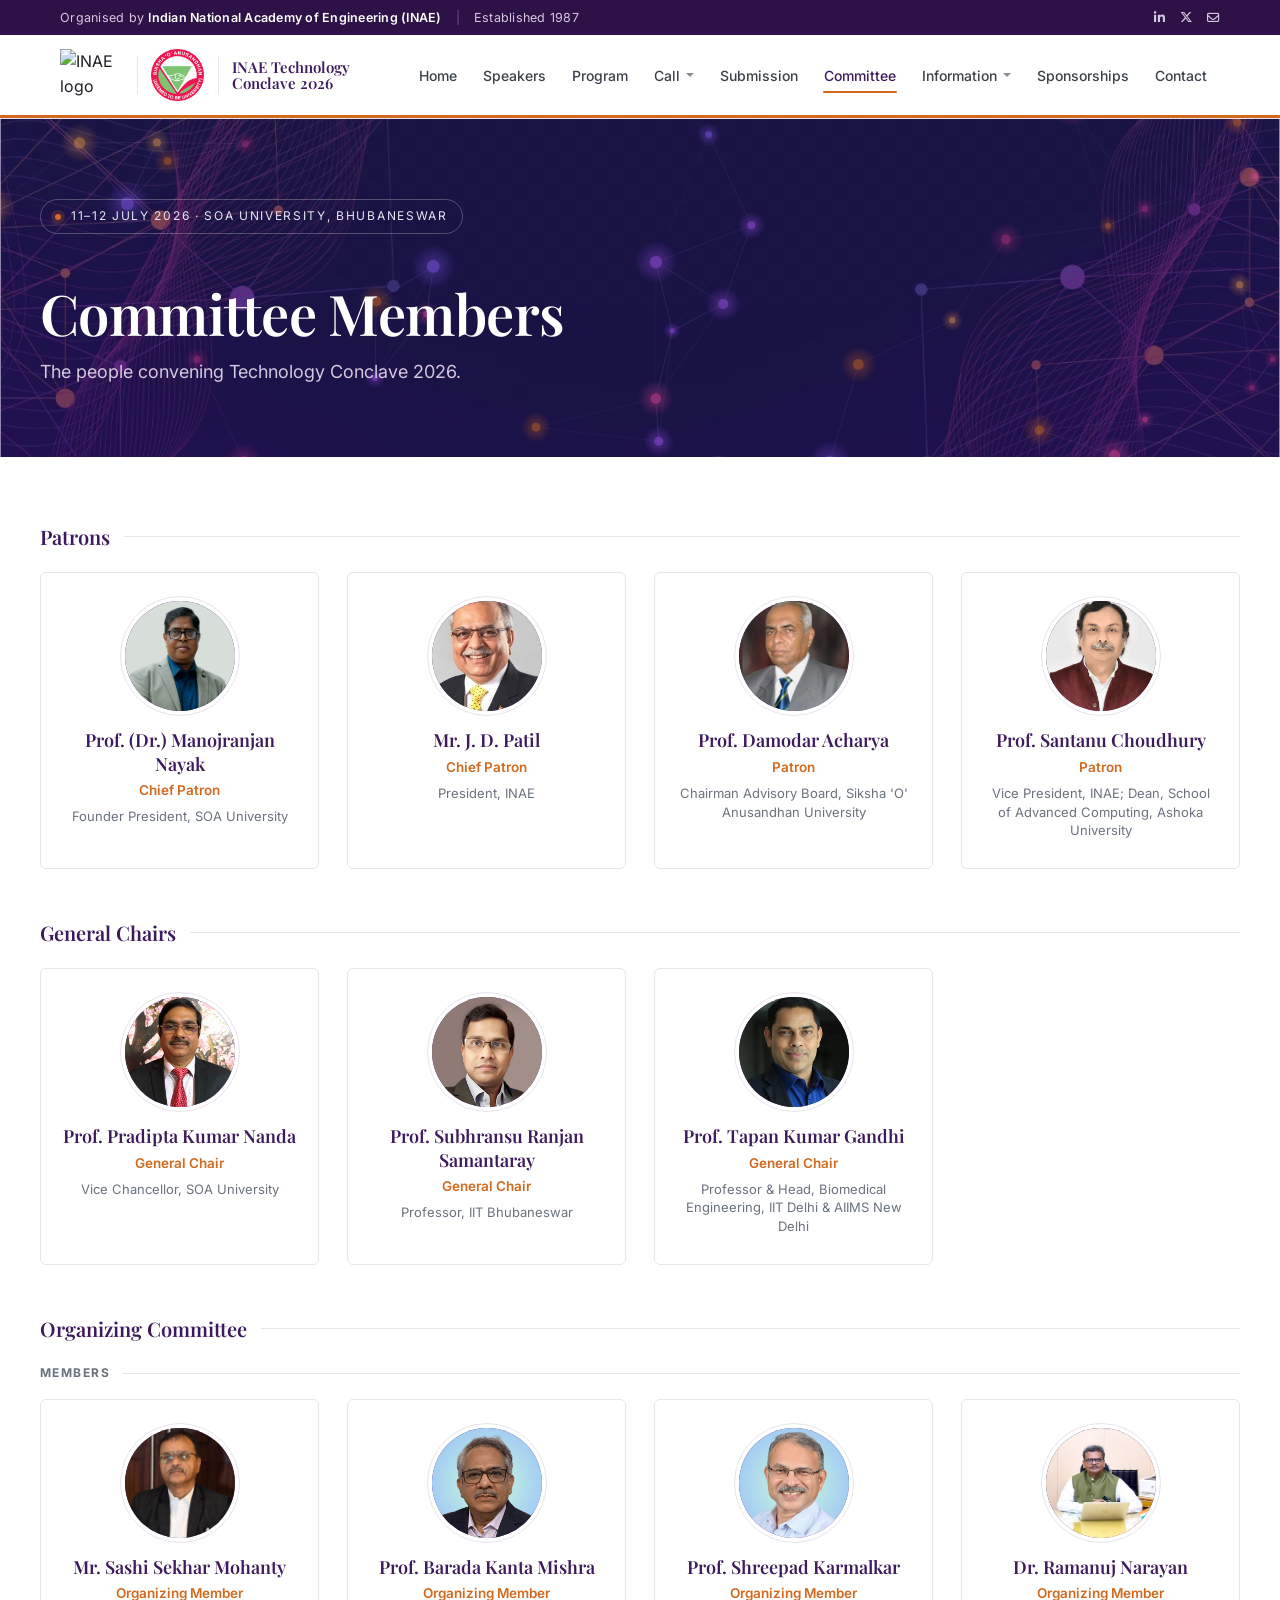
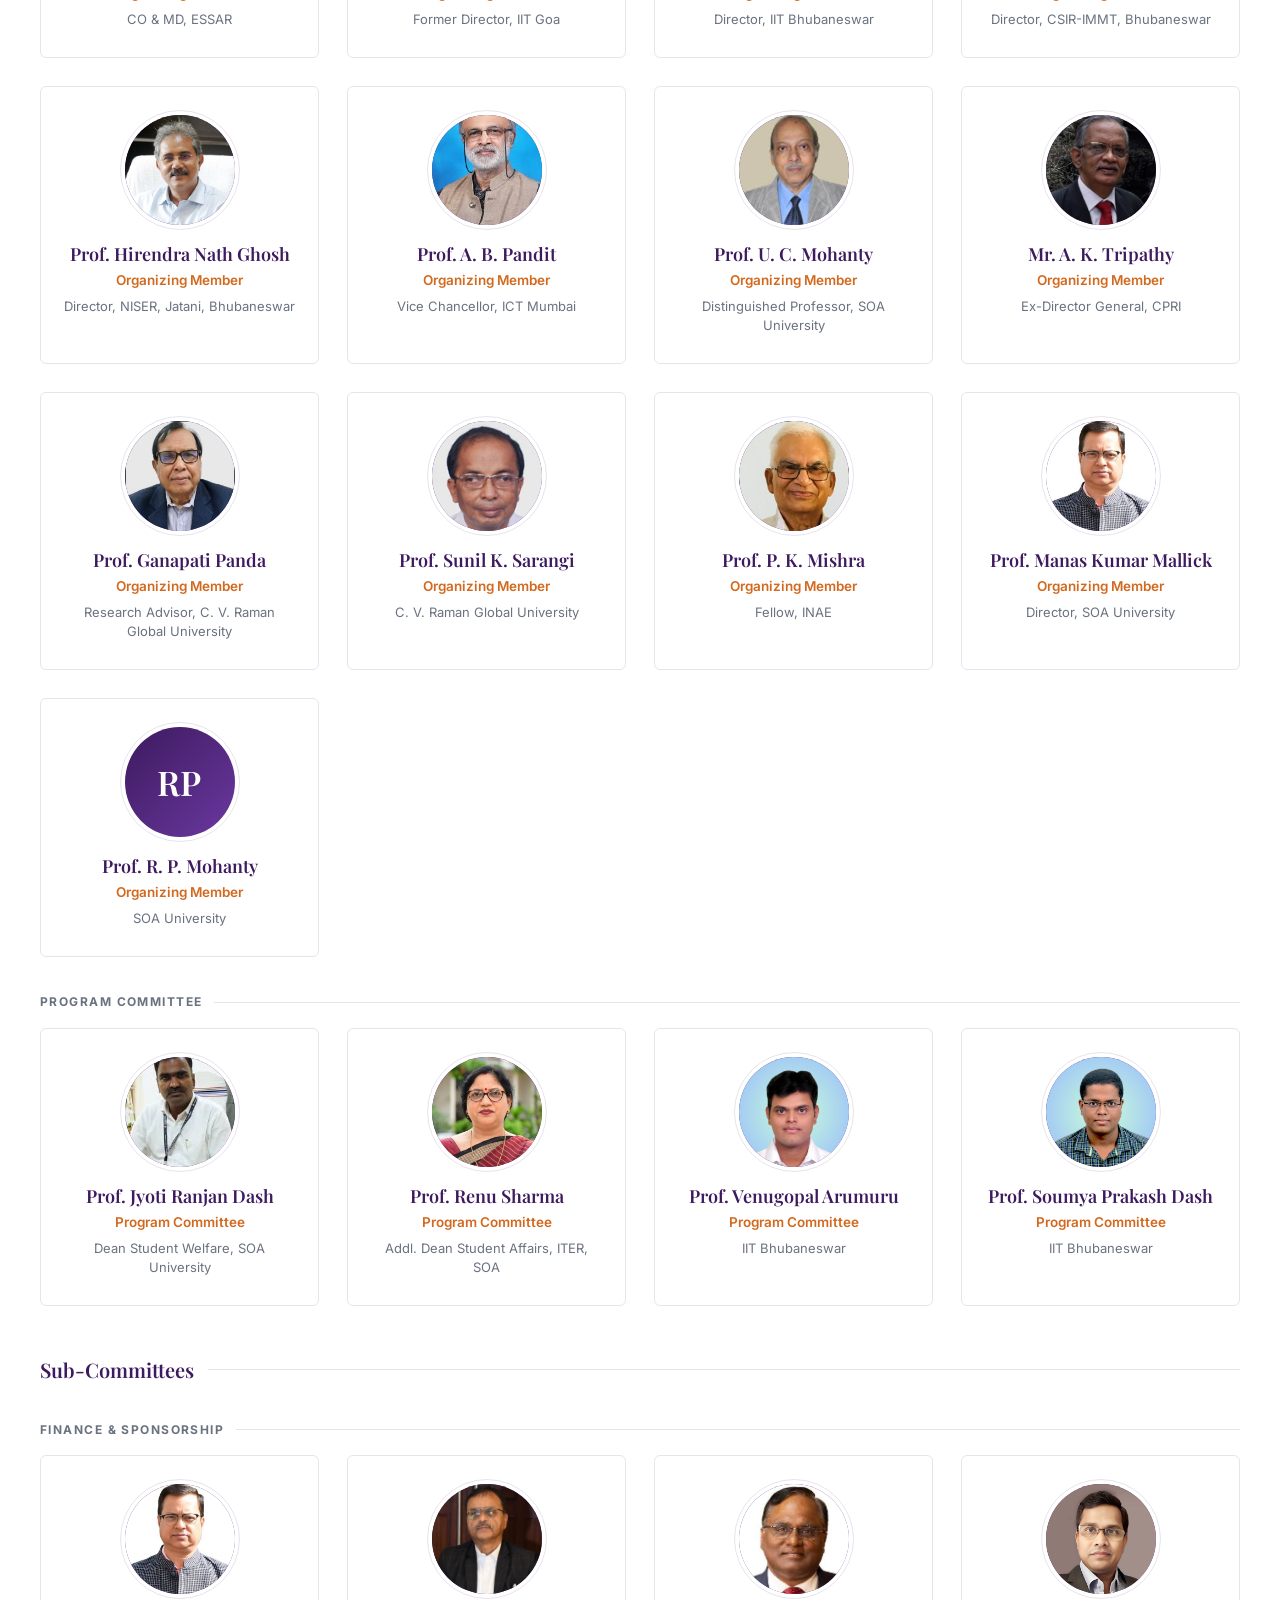
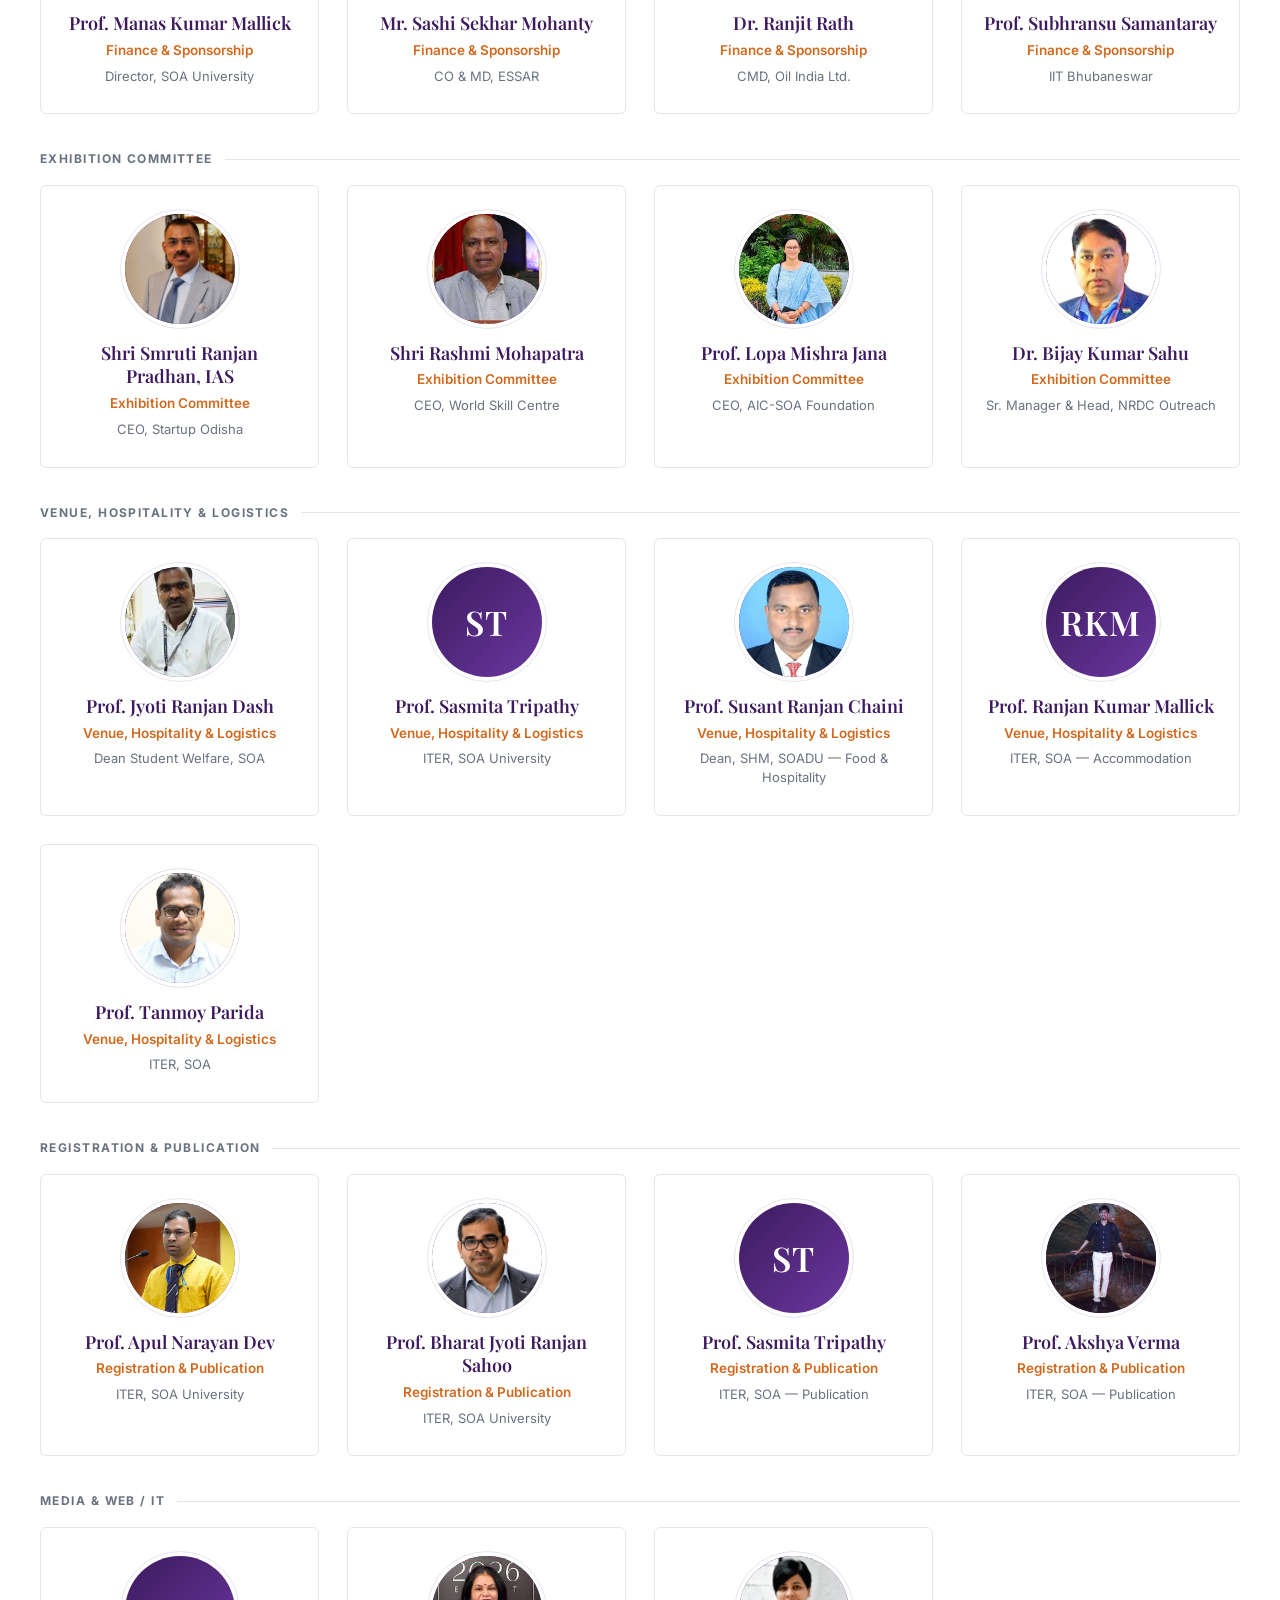
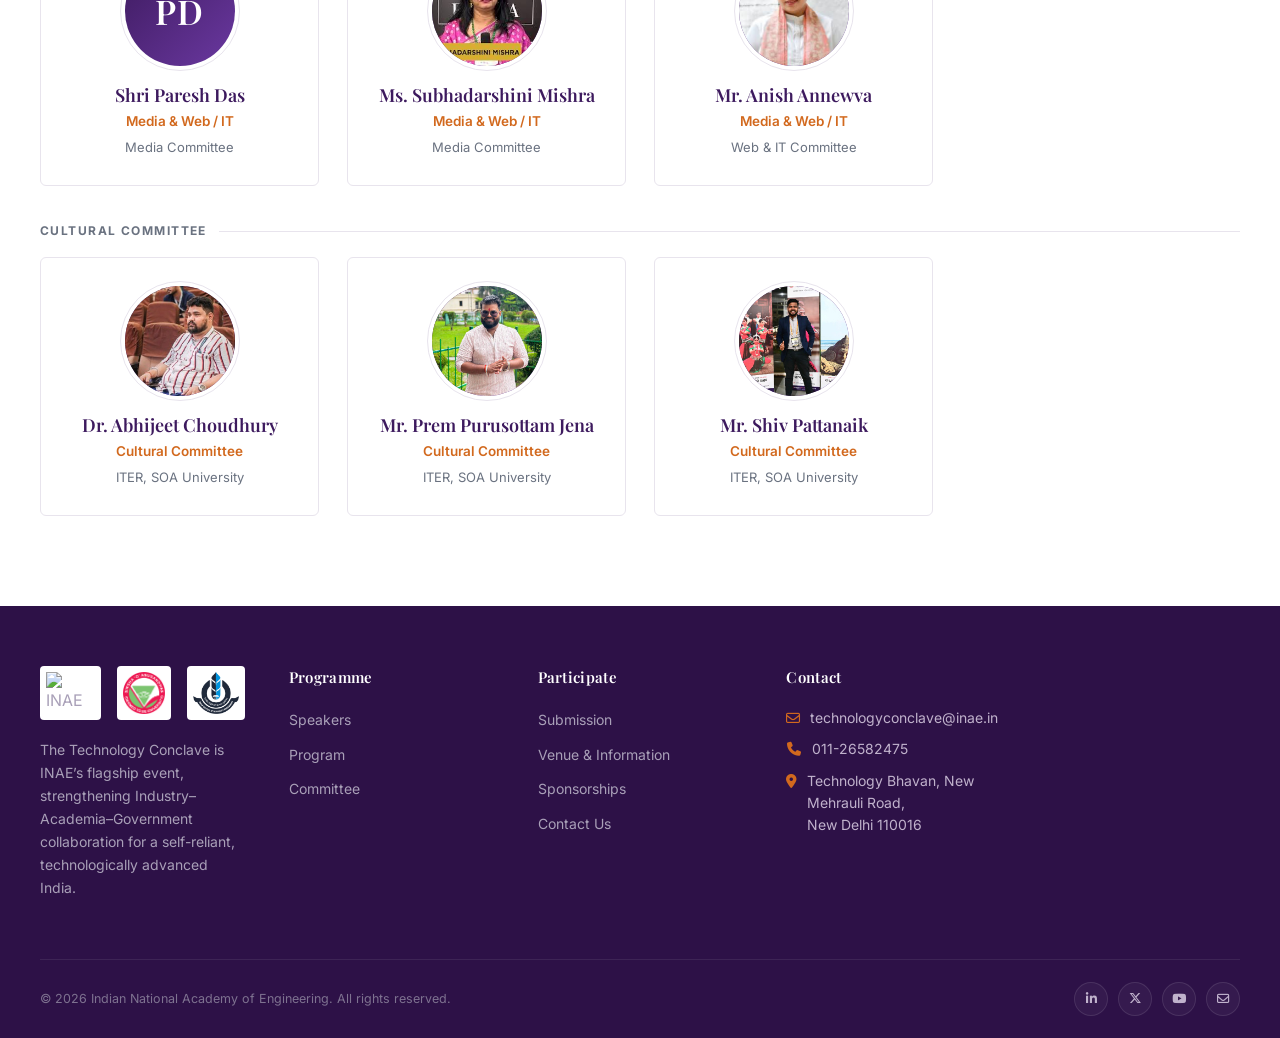
==== commit 0c460400: "Pictures Updated" ====
--- a/committee.html
+++ b/committee.html
@@ -378,7 +378,7 @@
         </div>
         <div class="speaker-card reveal">
           <div class="avatar" aria-hidden="true">
-            <img src="./assets/committee/tanmoy.jpg" alt="Prof. Tanmoy Parida">
+            <img src="./assets/committee/tanmoy.jpeg" alt="Prof. Tanmoy Parida">
           </div>
           <h4>Prof. Tanmoy Parida</h4>
           <p class="role">Venue, Hospitality &amp; Logistics</p>
@@ -398,7 +398,7 @@
         </div>
         <div class="speaker-card reveal">
           <div class="avatar" aria-hidden="true">
-            <img src="./assets/committee/bharat.jpg" alt="Prof. Bharat Jyoti Ranjan Sahoo">
+            <img src="./assets/committee/bharat.jpeg" alt="Prof. Bharat Jyoti Ranjan Sahoo">
           </div>
           <h4>Prof. Bharat Jyoti Ranjan Sahoo</h4>
           <p class="role">Registration &amp; Publication</p>
